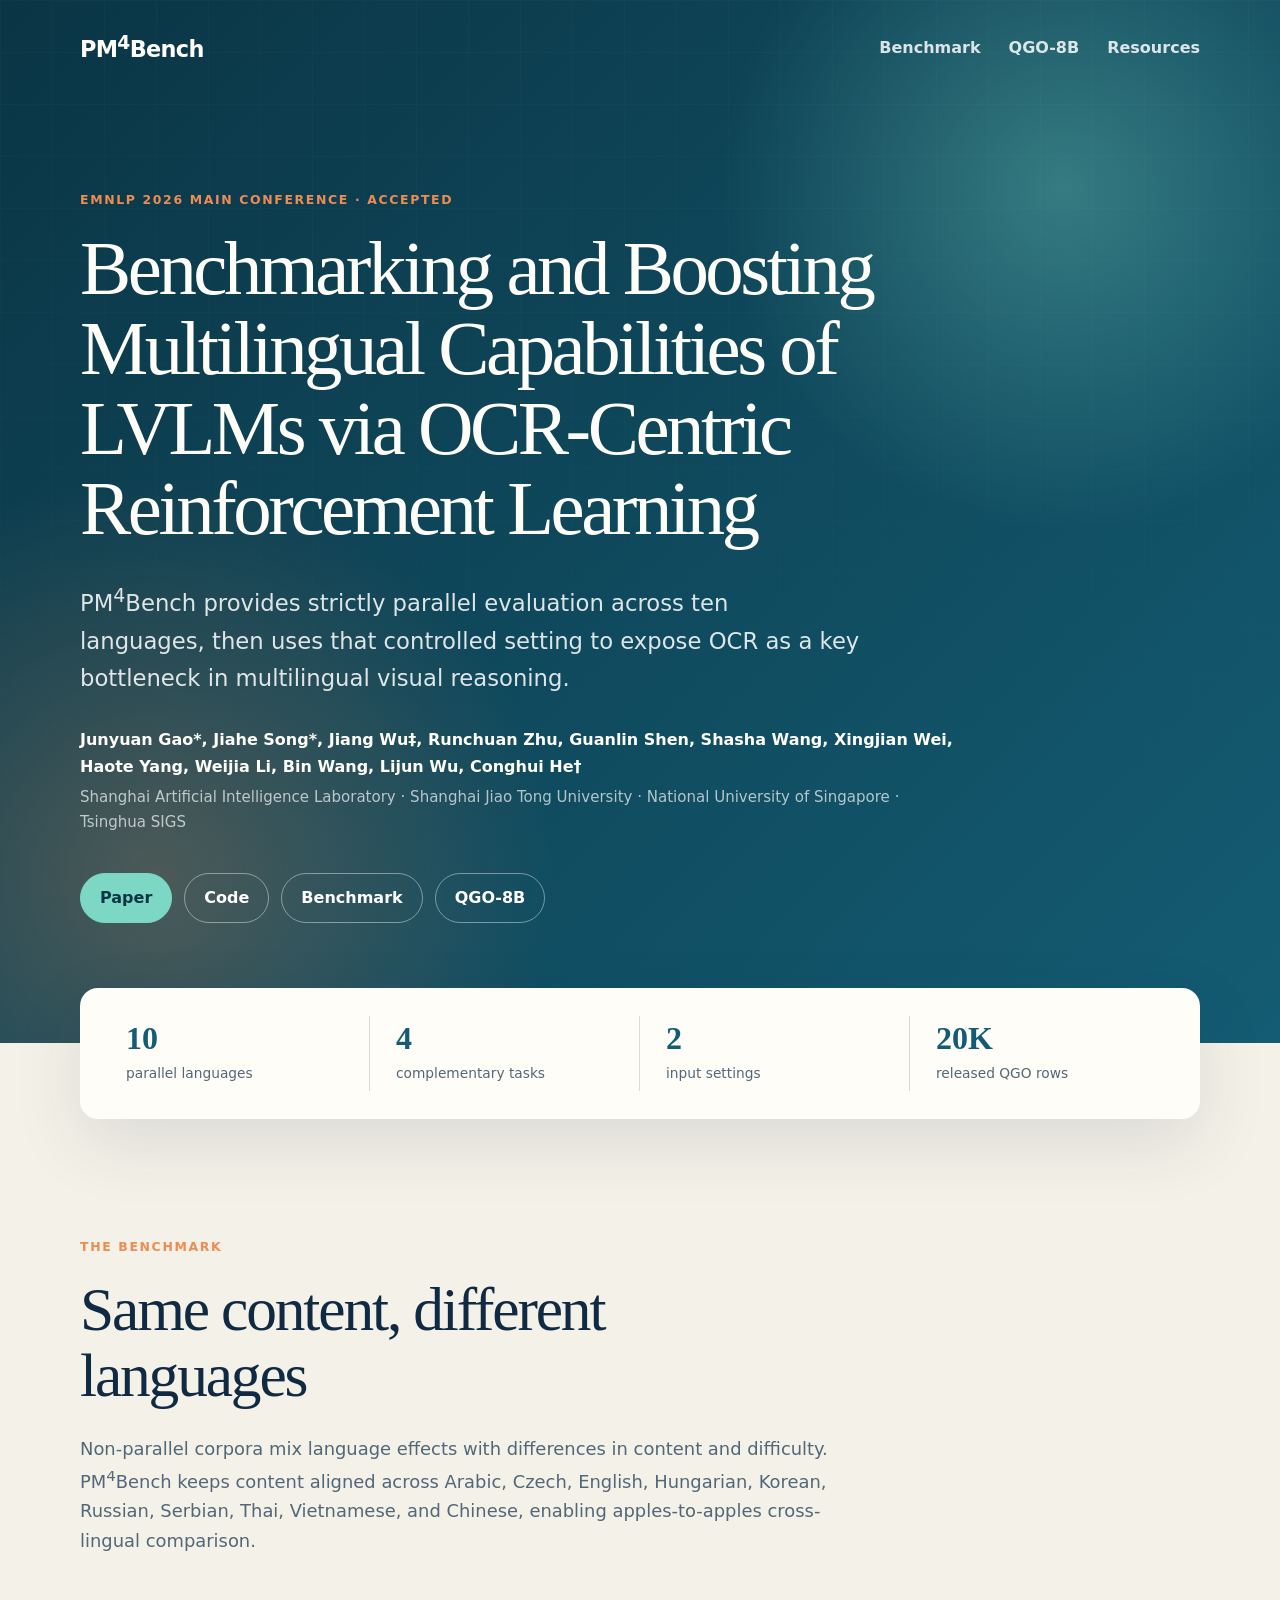
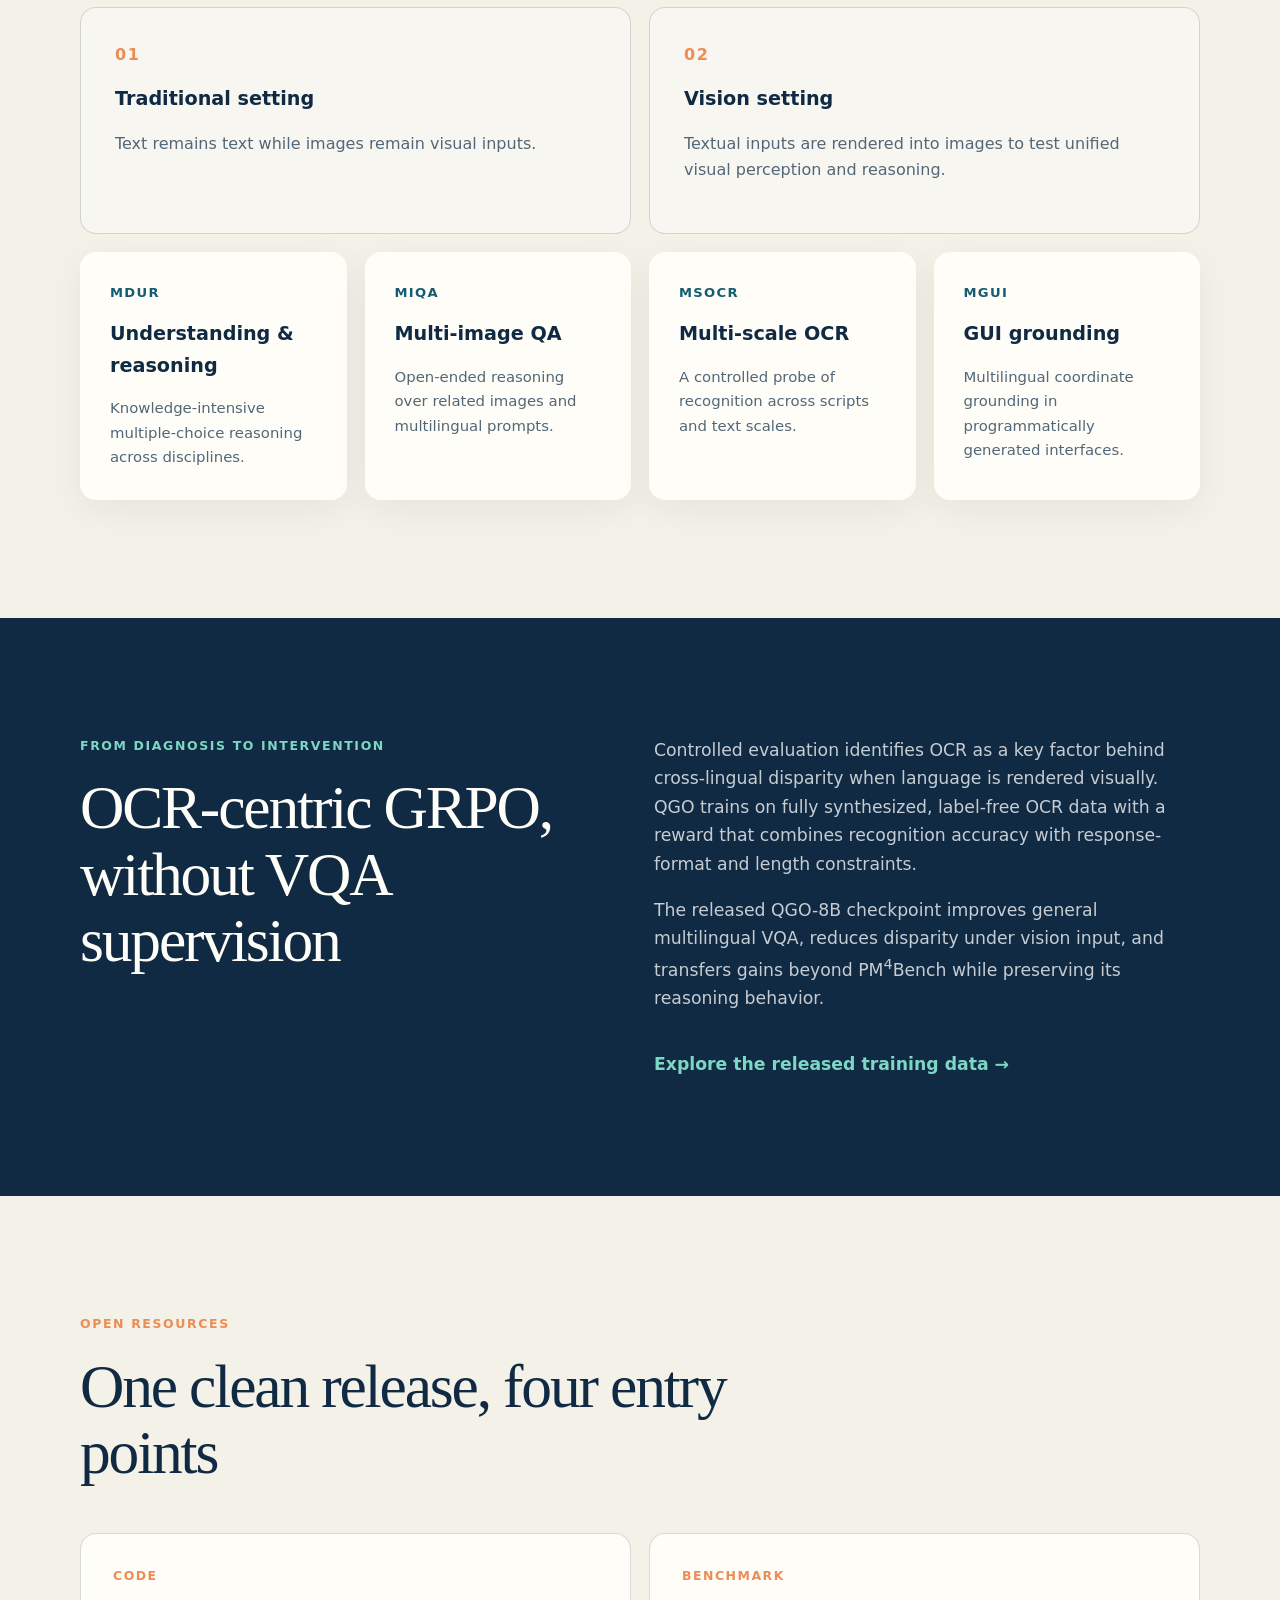
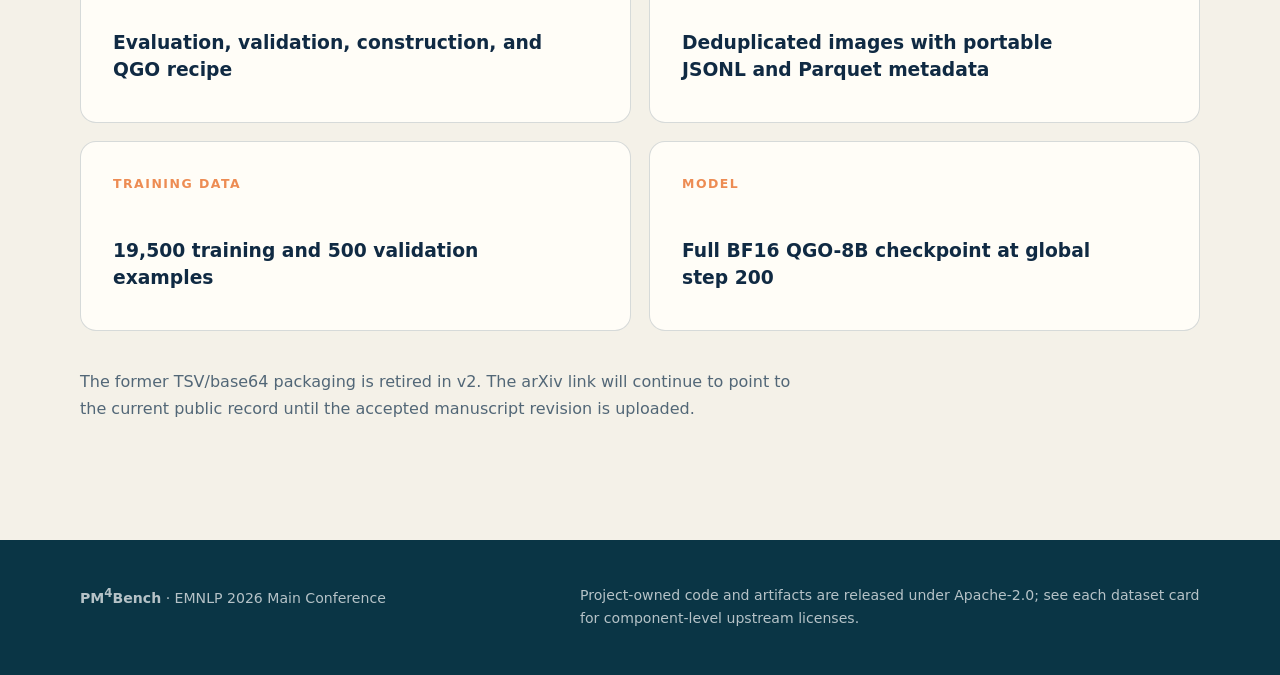
==== PM4Bench/index.html @ 72bfe9aa "Launch refreshed PM4Bench project page" ====
<!doctype html>
<html lang="en">
  <head>
    <meta charset="utf-8">
    <meta name="viewport" content="width=device-width, initial-scale=1">
    <meta name="description" content="PM4Bench: a strictly parallel multilingual, multimodal, multi-task benchmark and OCR-centric GRPO study for LVLMs.">
    <meta name="theme-color" content="#102a43">
    <title>PM4Bench — Multilingual LVLM Benchmark</title>
    <link rel="stylesheet" href="./styles.css">
  </head>
  <body>
    <header class="hero">
      <nav class="nav wrap" aria-label="Primary navigation">
        <a class="brand" href="#top" aria-label="PM4Bench home">PM<sup>4</sup>Bench</a>
        <div class="nav-links">
          <a href="#benchmark">Benchmark</a>
          <a href="#qgo">QGO-8B</a>
          <a href="#resources">Resources</a>
        </div>
      </nav>

      <main id="top" class="hero-content wrap">
        <p class="eyebrow">EMNLP 2026 Main Conference · Accepted</p>
        <h1>Benchmarking and Boosting Multilingual Capabilities of LVLMs via OCR-Centric Reinforcement Learning</h1>
        <p class="lede">
          PM<sup>4</sup>Bench provides strictly parallel evaluation across ten
          languages, then uses that controlled setting to expose OCR as a key
          bottleneck in multilingual visual reasoning.
        </p>
        <p class="authors">
          Junyuan Gao*, Jiahe Song*, Jiang Wu‡, Runchuan Zhu, Guanlin Shen,
          Shasha Wang, Xingjian Wei, Haote Yang, Weijia Li, Bin Wang,
          Lijun Wu, Conghui He†
        </p>
        <p class="affiliations">
          Shanghai Artificial Intelligence Laboratory · Shanghai Jiao Tong University ·
          National University of Singapore · Tsinghua SIGS
        </p>
        <div class="actions" aria-label="Project resources">
          <a class="button primary" href="https://arxiv.org/abs/2503.18484">Paper</a>
          <a class="button" href="https://github.com/opendatalab/PM4Bench">Code</a>
          <a class="button" href="https://huggingface.co/datasets/songjhPKU/PM4Bench">Benchmark</a>
          <a class="button" href="https://huggingface.co/DatasetMan/QGO-8B">QGO-8B</a>
        </div>
      </main>
    </header>

    <section class="summary wrap" aria-label="PM4Bench at a glance">
      <div><strong>10</strong><span>parallel languages</span></div>
      <div><strong>4</strong><span>complementary tasks</span></div>
      <div><strong>2</strong><span>input settings</span></div>
      <div><strong>20K</strong><span>released QGO rows</span></div>
    </section>

    <section id="benchmark" class="section wrap">
      <p class="section-label">The benchmark</p>
      <h2>Same content, different languages</h2>
      <p class="section-intro">
        Non-parallel corpora mix language effects with differences in content
        and difficulty. PM<sup>4</sup>Bench keeps content aligned across Arabic,
        Czech, English, Hungarian, Korean, Russian, Serbian, Thai, Vietnamese,
        and Chinese, enabling apples-to-apples cross-lingual comparison.
      </p>

      <div class="setting-grid">
        <article>
          <span class="index">01</span>
          <h3>Traditional setting</h3>
          <p>Text remains text while images remain visual inputs.</p>
        </article>
        <article>
          <span class="index">02</span>
          <h3>Vision setting</h3>
          <p>Textual inputs are rendered into images to test unified visual perception and reasoning.</p>
        </article>
      </div>

      <div class="task-grid">
        <article>
          <p class="task-code">MDUR</p>
          <h3>Understanding &amp; reasoning</h3>
          <p>Knowledge-intensive multiple-choice reasoning across disciplines.</p>
        </article>
        <article>
          <p class="task-code">MIQA</p>
          <h3>Multi-image QA</h3>
          <p>Open-ended reasoning over related images and multilingual prompts.</p>
        </article>
        <article>
          <p class="task-code">MSOCR</p>
          <h3>Multi-scale OCR</h3>
          <p>A controlled probe of recognition across scripts and text scales.</p>
        </article>
        <article>
          <p class="task-code">MGUI</p>
          <h3>GUI grounding</h3>
          <p>Multilingual coordinate grounding in programmatically generated interfaces.</p>
        </article>
      </div>
    </section>

    <section id="qgo" class="section dark">
      <div class="wrap split">
        <div>
          <p class="section-label">From diagnosis to intervention</p>
          <h2>OCR-centric GRPO, without VQA supervision</h2>
        </div>
        <div class="qgo-copy">
          <p>
            Controlled evaluation identifies OCR as a key factor behind
            cross-lingual disparity when language is rendered visually. QGO
            trains on fully synthesized, label-free OCR data with a reward that
            combines recognition accuracy with response-format and length
            constraints.
          </p>
          <p>
            The released QGO-8B checkpoint improves general multilingual VQA,
            reduces disparity under vision input, and transfers gains beyond
            PM<sup>4</sup>Bench while preserving its reasoning behavior.
          </p>
          <a class="text-link" href="https://huggingface.co/datasets/DatasetMan/PM4Bench-QGO-Train">Explore the released training data →</a>
        </div>
      </div>
    </section>

    <section id="resources" class="section wrap">
      <p class="section-label">Open resources</p>
      <h2>One clean release, four entry points</h2>
      <div class="resource-grid">
        <a href="https://github.com/opendatalab/PM4Bench">
          <span>Code</span>
          <strong>Evaluation, validation, construction, and QGO recipe</strong>
        </a>
        <a href="https://huggingface.co/datasets/songjhPKU/PM4Bench">
          <span>Benchmark</span>
          <strong>Deduplicated images with portable JSONL and Parquet metadata</strong>
        </a>
        <a href="https://huggingface.co/datasets/DatasetMan/PM4Bench-QGO-Train">
          <span>Training data</span>
          <strong>19,500 training and 500 validation examples</strong>
        </a>
        <a href="https://huggingface.co/DatasetMan/QGO-8B">
          <span>Model</span>
          <strong>Full BF16 QGO-8B checkpoint at global step 200</strong>
        </a>
      </div>
      <p class="release-note">
        The former TSV/base64 packaging is retired in v2. The arXiv link will
        continue to point to the current public record until the accepted
        manuscript revision is uploaded.
      </p>
    </section>

    <footer>
      <div class="wrap footer-content">
        <p><strong>PM<sup>4</sup>Bench</strong> · EMNLP 2026 Main Conference</p>
        <p>Project-owned code and artifacts are released under Apache-2.0; see each dataset card for component-level upstream licenses.</p>
      </div>
    </footer>
  </body>
</html>
---- PM4Bench/styles.css ----
:root {
  color-scheme: light;
  --ink: #102a43;
  --muted: #526777;
  --paper: #f4f1e8;
  --white: #fffdf7;
  --blue: #145c73;
  --blue-deep: #0a3545;
  --aqua: #7cd7c4;
  --orange: #ed8c53;
  --line: rgba(16, 42, 67, 0.17);
  --shadow: 0 24px 70px rgba(16, 42, 67, 0.11);
}

* { box-sizing: border-box; }

html { scroll-behavior: smooth; }

body {
  margin: 0;
  color: var(--ink);
  background: var(--paper);
  font-family: Inter, ui-sans-serif, system-ui, -apple-system, BlinkMacSystemFont, "Segoe UI", sans-serif;
  line-height: 1.65;
}

a { color: inherit; }

.wrap {
  width: min(1120px, calc(100% - 40px));
  margin-inline: auto;
}

.hero {
  position: relative;
  overflow: hidden;
  min-height: 760px;
  color: var(--white);
  background:
    radial-gradient(circle at 83% 18%, rgba(124, 215, 196, 0.35), transparent 25%),
    radial-gradient(circle at 12% 84%, rgba(237, 140, 83, 0.28), transparent 28%),
    linear-gradient(135deg, var(--blue-deep), var(--blue));
}

.hero::after {
  content: "";
  position: absolute;
  inset: 0;
  opacity: 0.18;
  background-image:
    linear-gradient(rgba(255,255,255,.12) 1px, transparent 1px),
    linear-gradient(90deg, rgba(255,255,255,.12) 1px, transparent 1px);
  background-size: 52px 52px;
  mask-image: linear-gradient(to bottom, black, transparent 90%);
  pointer-events: none;
}

.nav {
  position: relative;
  z-index: 1;
  display: flex;
  justify-content: space-between;
  align-items: center;
  padding-block: 28px;
}

.brand {
  font-size: 1.4rem;
  font-weight: 850;
  text-decoration: none;
  letter-spacing: -0.03em;
}

.nav-links { display: flex; gap: 28px; }
.nav-links a { color: rgba(255,255,255,.84); text-decoration: none; font-weight: 650; }
.nav-links a:hover { color: white; }

.hero-content {
  position: relative;
  z-index: 1;
  padding: 94px 0 120px;
}

.eyebrow, .section-label {
  margin: 0 0 18px;
  color: var(--orange);
  font-size: .78rem;
  font-weight: 850;
  letter-spacing: .13em;
  text-transform: uppercase;
}

.hero h1 {
  max-width: 980px;
  margin: 0;
  font-family: Georgia, "Times New Roman", serif;
  font-size: clamp(2.6rem, 6vw, 5.3rem);
  font-weight: 500;
  line-height: 1.04;
  letter-spacing: -0.045em;
}

.lede {
  max-width: 780px;
  margin: 32px 0 18px;
  color: rgba(255,255,255,.86);
  font-size: clamp(1.12rem, 2vw, 1.42rem);
}

.authors { max-width: 880px; margin: 30px 0 5px; font-weight: 720; }
.affiliations { max-width: 880px; margin: 0; color: rgba(255,255,255,.68); font-size: .94rem; }

.actions { display: flex; flex-wrap: wrap; gap: 12px; margin-top: 38px; }
.button {
  display: inline-flex;
  padding: 11px 19px;
  border: 1px solid rgba(255,255,255,.42);
  border-radius: 999px;
  color: white;
  text-decoration: none;
  font-weight: 750;
  transition: transform .18s ease, background .18s ease;
}
.button:hover { transform: translateY(-2px); background: rgba(255,255,255,.1); }
.button.primary { color: var(--blue-deep); background: var(--aqua); border-color: var(--aqua); }

.summary {
  position: relative;
  z-index: 2;
  display: grid;
  grid-template-columns: repeat(4, 1fr);
  margin-top: -55px;
  padding: 28px 20px;
  border-radius: 18px;
  background: var(--white);
  box-shadow: var(--shadow);
}
.summary div { padding: 6px 26px; border-right: 1px solid var(--line); }
.summary div:last-child { border-right: 0; }
.summary strong { display: block; color: var(--blue); font: 600 2rem/1 Georgia, serif; }
.summary span { display: block; margin-top: 8px; color: var(--muted); font-size: .86rem; }

.section { padding-block: 118px; }
.section h2 {
  max-width: 760px;
  margin: 0;
  font-family: Georgia, "Times New Roman", serif;
  font-size: clamp(2.2rem, 4.8vw, 4rem);
  font-weight: 500;
  line-height: 1.08;
  letter-spacing: -.035em;
}
.section-intro { max-width: 760px; margin: 26px 0 52px; color: var(--muted); font-size: 1.12rem; }

.setting-grid, .task-grid, .resource-grid { display: grid; gap: 18px; }
.setting-grid { grid-template-columns: 1fr 1fr; margin-bottom: 18px; }
.setting-grid article {
  position: relative;
  min-height: 195px;
  padding: 34px;
  border: 1px solid var(--line);
  border-radius: 16px;
  background: rgba(255,255,255,.38);
}
.setting-grid h3, .task-grid h3 { margin: 14px 0 5px; font-size: 1.2rem; }
.setting-grid p, .task-grid p { color: var(--muted); }
.index { color: var(--orange); font-weight: 850; letter-spacing: .1em; }

.task-grid { grid-template-columns: repeat(4, 1fr); }
.task-grid article { padding: 30px; border-radius: 16px; background: var(--white); box-shadow: 0 10px 35px rgba(16,42,67,.06); }
.task-grid .task-code { margin: 0; color: var(--blue); font-size: .82rem; font-weight: 900; letter-spacing: .1em; }
.task-grid p:last-child { margin-bottom: 0; font-size: .93rem; }

.dark { color: var(--white); background: var(--ink); }
.dark .section-label { color: var(--aqua); }
.split { display: grid; grid-template-columns: .95fr 1.05fr; gap: 80px; align-items: start; }
.qgo-copy { color: rgba(255,255,255,.76); font-size: 1.08rem; }
.qgo-copy p:first-child { margin-top: 0; }
.text-link { display: inline-block; margin-top: 20px; color: var(--aqua); font-weight: 800; text-decoration: none; }

.resource-grid { grid-template-columns: 1fr 1fr; margin-top: 48px; }
.resource-grid a {
  min-height: 190px;
  padding: 32px;
  border: 1px solid var(--line);
  border-radius: 16px;
  background: var(--white);
  text-decoration: none;
  transition: transform .18s ease, box-shadow .18s ease;
}
.resource-grid a:hover { transform: translateY(-3px); box-shadow: var(--shadow); }
.resource-grid span { display: block; margin-bottom: 42px; color: var(--orange); font-size: .78rem; font-weight: 850; letter-spacing: .12em; text-transform: uppercase; }
.resource-grid strong { display: block; max-width: 430px; font-size: 1.17rem; line-height: 1.45; }
.release-note { max-width: 740px; margin: 38px 0 0; color: var(--muted); }

footer { padding-block: 44px; color: rgba(255,255,255,.7); background: var(--blue-deep); }
.footer-content { display: flex; justify-content: space-between; gap: 40px; }
.footer-content p { max-width: 620px; margin: 0; font-size: .88rem; }

@media (max-width: 820px) {
  .hero { min-height: auto; }
  .nav-links { display: none; }
  .hero-content { padding: 64px 0 110px; }
  .summary { grid-template-columns: 1fr 1fr; }
  .summary div:nth-child(2) { border-right: 0; }
  .summary div:nth-child(-n+2) { padding-bottom: 20px; }
  .summary div:nth-child(n+3) { padding-top: 20px; border-top: 1px solid var(--line); }
  .setting-grid, .split, .resource-grid { grid-template-columns: 1fr; }
  .task-grid { grid-template-columns: 1fr 1fr; }
  .split { gap: 42px; }
  .footer-content { display: block; }
  .footer-content p + p { margin-top: 14px; }
}

@media (max-width: 520px) {
  .wrap { width: min(100% - 26px, 1120px); }
  .hero h1 { font-size: 2.42rem; }
  .actions { display: grid; grid-template-columns: 1fr 1fr; }
  .button { justify-content: center; }
  .summary { margin-top: -42px; padding: 20px 10px; }
  .summary div { padding-inline: 14px; }
  .section { padding-block: 82px; }
  .task-grid { grid-template-columns: 1fr; }
  .setting-grid article, .task-grid article, .resource-grid a { padding: 24px; }
}

@media (prefers-reduced-motion: reduce) {
  html { scroll-behavior: auto; }
  .button, .resource-grid a { transition: none; }
}
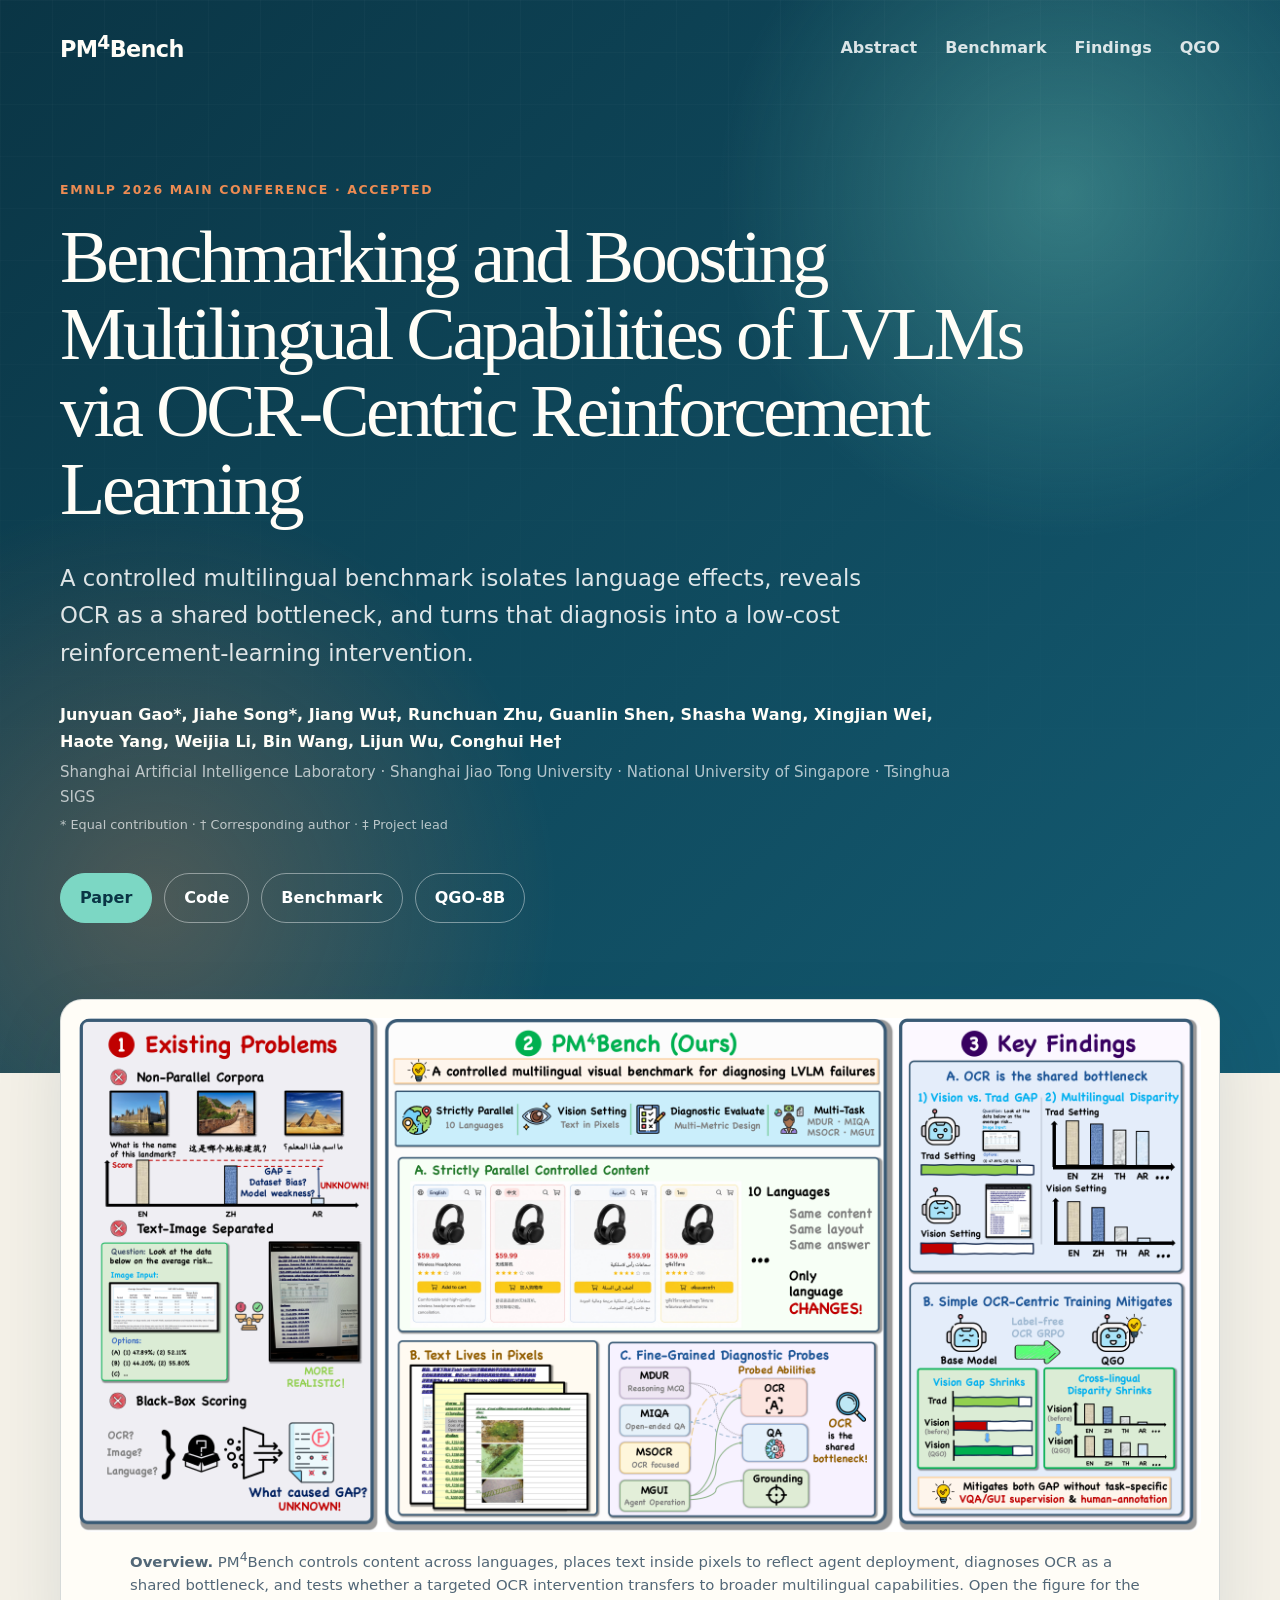
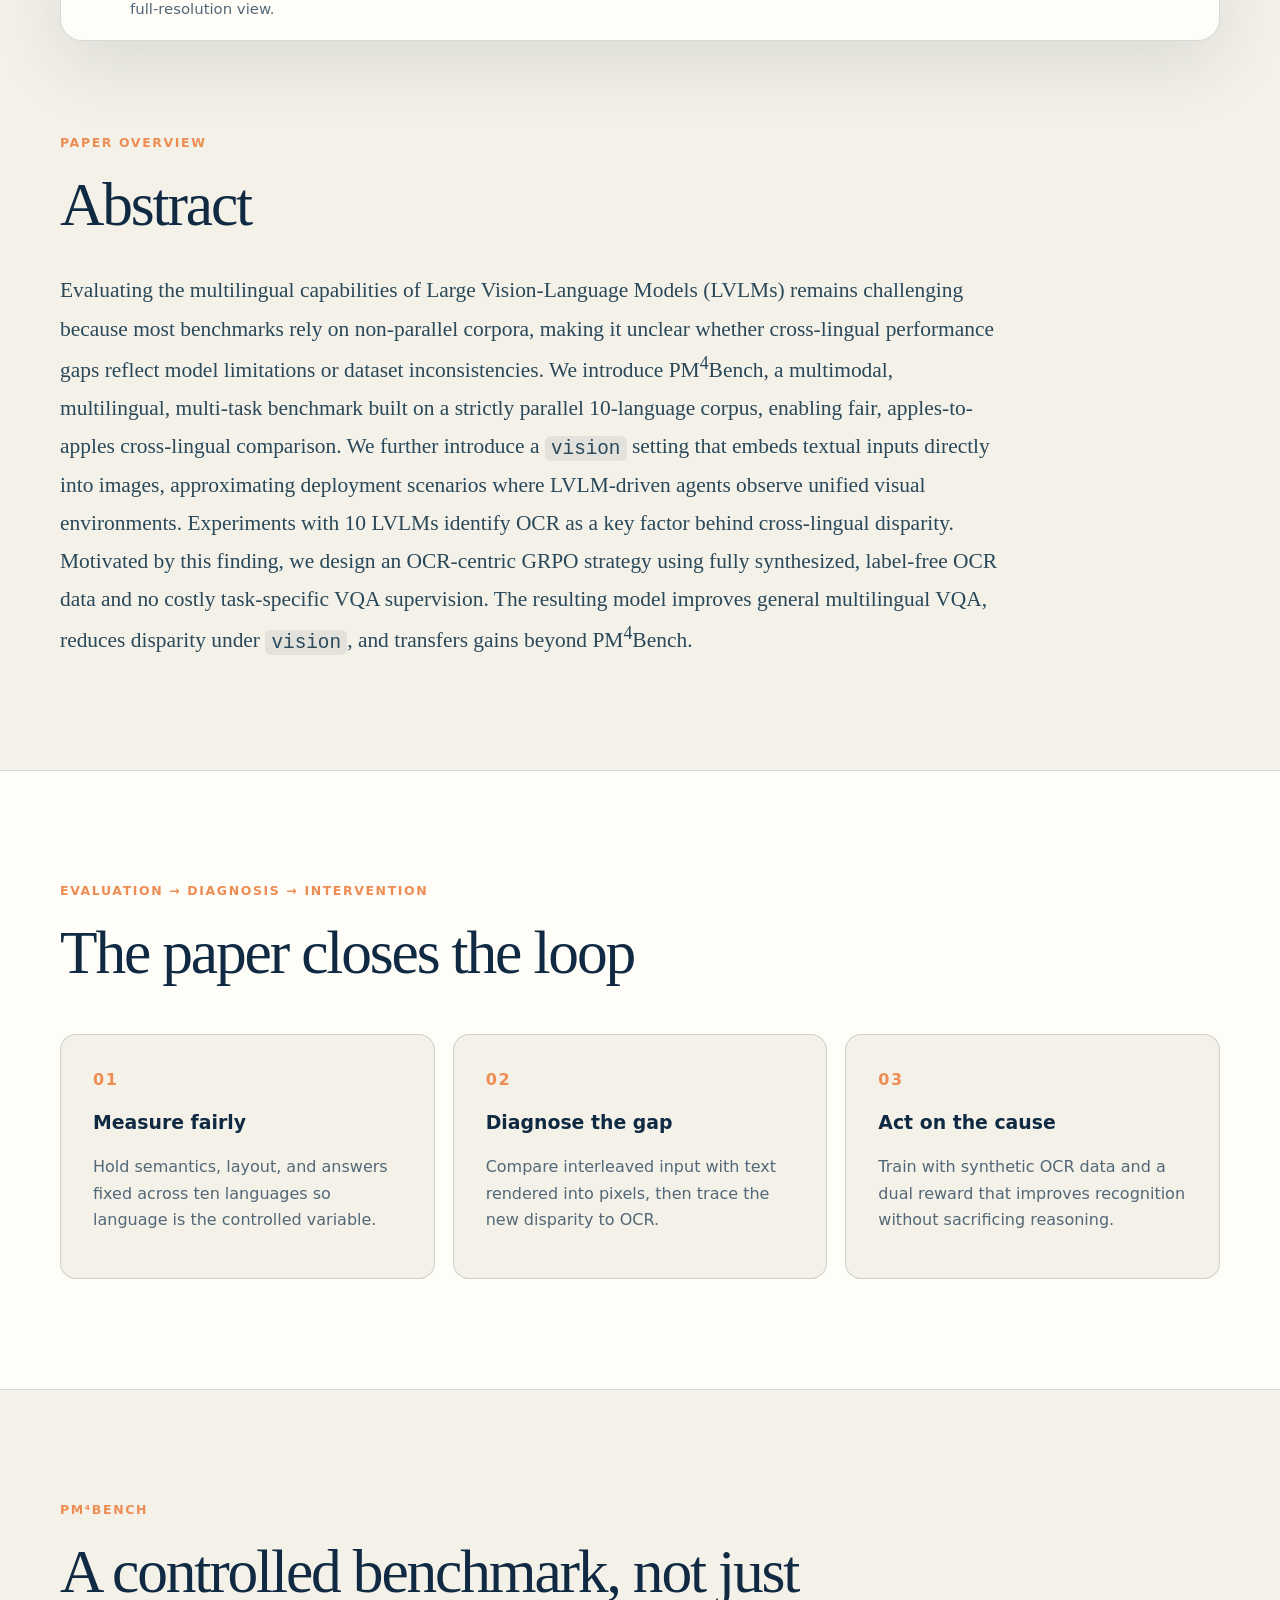
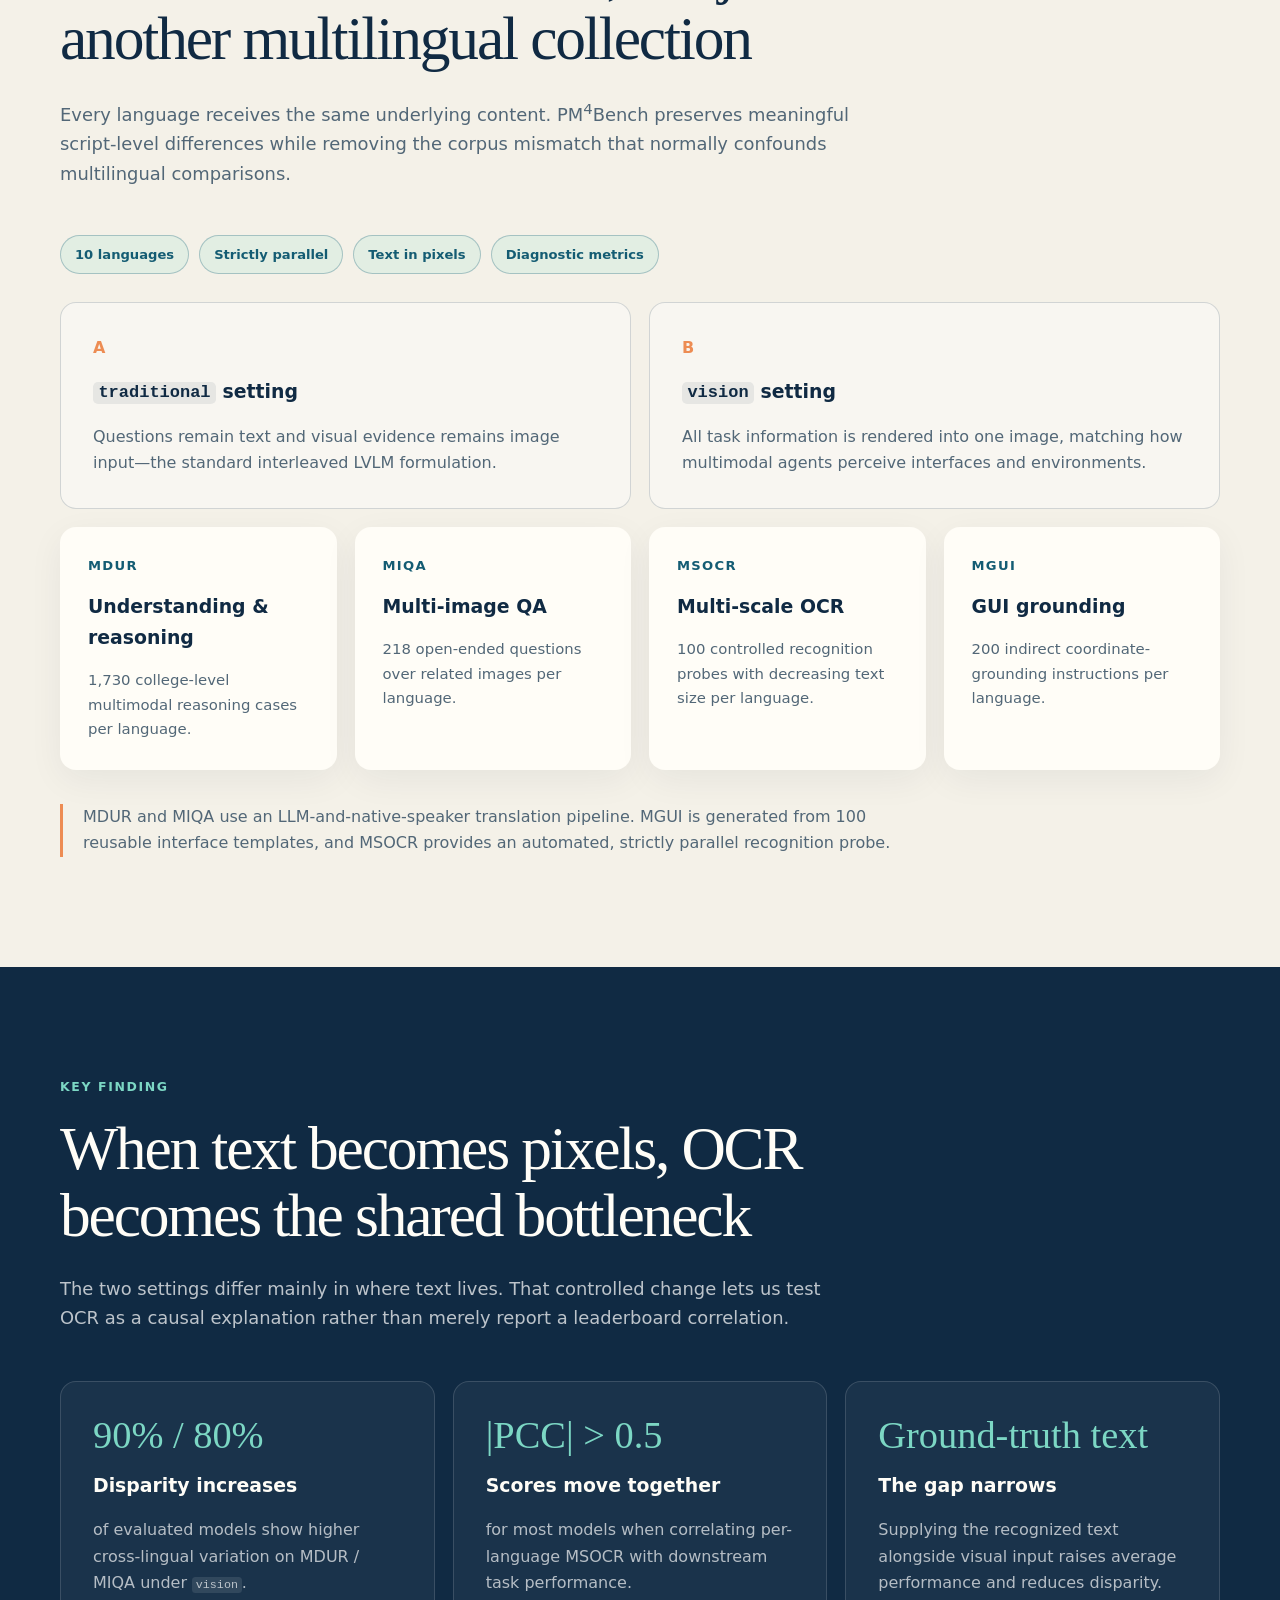
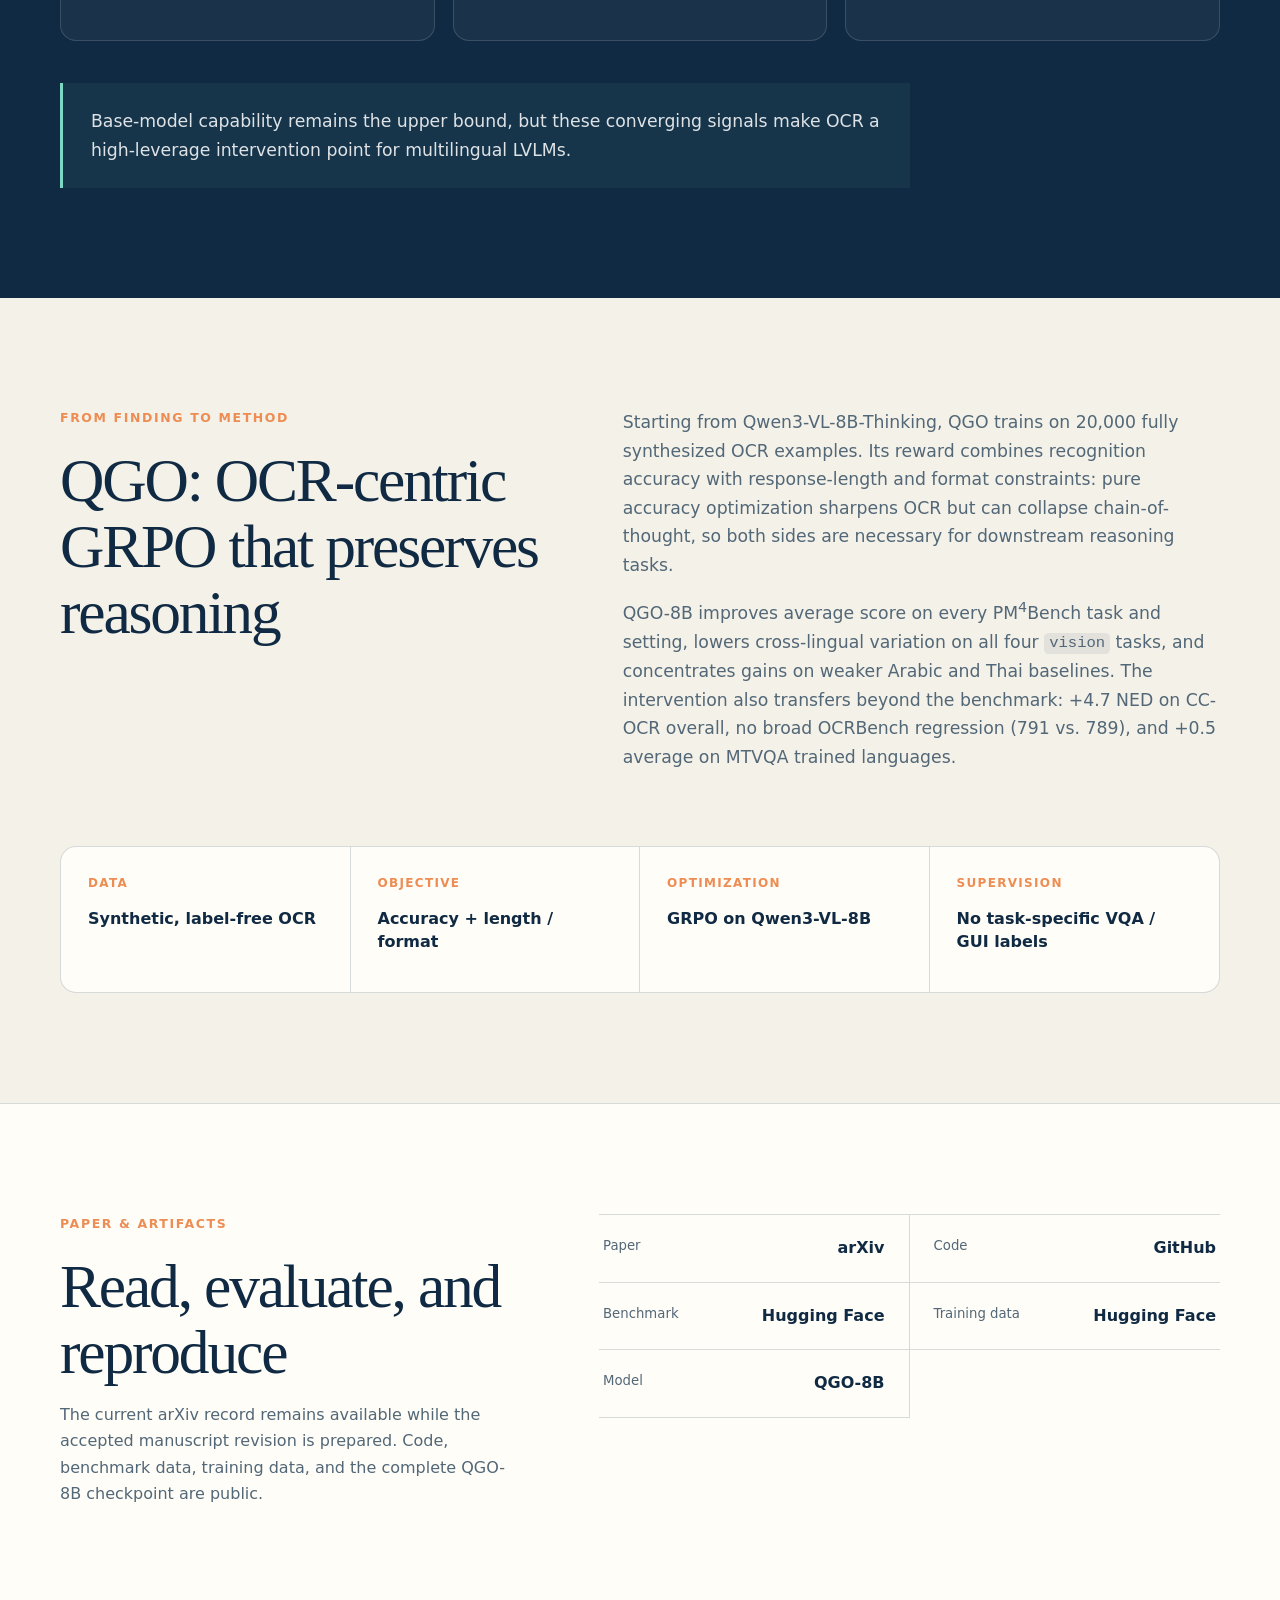
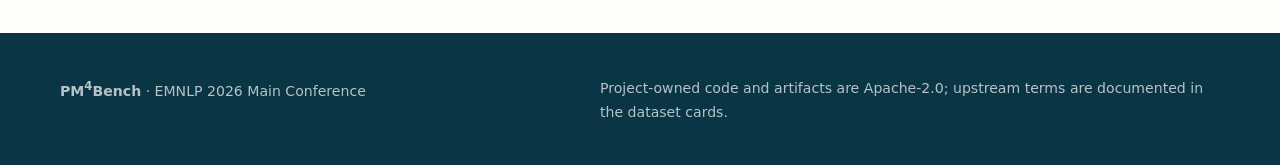
==== commit 261461d6: "Reframe project page around the paper story" ====
--- a/PM4Bench/index.html
+++ b/PM4Bench/index.html
@@ -3,9 +3,9 @@
   <head>
     <meta charset="utf-8">
     <meta name="viewport" content="width=device-width, initial-scale=1">
-    <meta name="description" content="PM4Bench: a strictly parallel multilingual, multimodal, multi-task benchmark and OCR-centric GRPO study for LVLMs.">
+    <meta name="description" content="PM4Bench studies multilingual LVLMs with a strictly parallel benchmark, identifies OCR as a cross-lingual bottleneck, and mitigates it with OCR-centric reinforcement learning.">
     <meta name="theme-color" content="#102a43">
-    <title>PM4Bench — Multilingual LVLM Benchmark</title>
+    <title>PM4Bench — Benchmarking and Boosting Multilingual LVLMs</title>
     <link rel="stylesheet" href="./styles.css">
   </head>
   <body>
@@ -13,19 +13,20 @@
       <nav class="nav wrap" aria-label="Primary navigation">
         <a class="brand" href="#top" aria-label="PM4Bench home">PM<sup>4</sup>Bench</a>
         <div class="nav-links">
+          <a href="#abstract">Abstract</a>
           <a href="#benchmark">Benchmark</a>
-          <a href="#qgo">QGO-8B</a>
-          <a href="#resources">Resources</a>
+          <a href="#findings">Findings</a>
+          <a href="#qgo">QGO</a>
         </div>
       </nav>
 
-      <main id="top" class="hero-content wrap">
+      <div id="top" class="hero-content wrap">
         <p class="eyebrow">EMNLP 2026 Main Conference · Accepted</p>
         <h1>Benchmarking and Boosting Multilingual Capabilities of LVLMs via OCR-Centric Reinforcement Learning</h1>
         <p class="lede">
-          PM<sup>4</sup>Bench provides strictly parallel evaluation across ten
-          languages, then uses that controlled setting to expose OCR as a key
-          bottleneck in multilingual visual reasoning.
+          A controlled multilingual benchmark isolates language effects, reveals
+          OCR as a shared bottleneck, and turns that diagnosis into a low-cost
+          reinforcement-learning intervention.
         </p>
         <p class="authors">
           Junyuan Gao*, Jiahe Song*, Jiang Wu‡, Runchuan Zhu, Guanlin Shen,
@@ -36,125 +37,238 @@
           Shanghai Artificial Intelligence Laboratory · Shanghai Jiao Tong University ·
           National University of Singapore · Tsinghua SIGS
         </p>
-        <div class="actions" aria-label="Project resources">
+        <p class="author-note">* Equal contribution · † Corresponding author · ‡ Project lead</p>
+        <div class="actions" aria-label="Paper and artifacts">
           <a class="button primary" href="https://arxiv.org/abs/2503.18484">Paper</a>
           <a class="button" href="https://github.com/opendatalab/PM4Bench">Code</a>
           <a class="button" href="https://huggingface.co/datasets/songjhPKU/PM4Bench">Benchmark</a>
           <a class="button" href="https://huggingface.co/DatasetMan/QGO-8B">QGO-8B</a>
         </div>
-      </main>
+      </div>
     </header>
 
-    <section class="summary wrap" aria-label="PM4Bench at a glance">
-      <div><strong>10</strong><span>parallel languages</span></div>
-      <div><strong>4</strong><span>complementary tasks</span></div>
-      <div><strong>2</strong><span>input settings</span></div>
-      <div><strong>20K</strong><span>released QGO rows</span></div>
-    </section>
-
-    <section id="benchmark" class="section wrap">
-      <p class="section-label">The benchmark</p>
-      <h2>Same content, different languages</h2>
-      <p class="section-intro">
-        Non-parallel corpora mix language effects with differences in content
-        and difficulty. PM<sup>4</sup>Bench keeps content aligned across Arabic,
-        Czech, English, Hungarian, Korean, Russian, Serbian, Thai, Vietnamese,
-        and Chinese, enabling apples-to-apples cross-lingual comparison.
-      </p>
-
-      <div class="setting-grid">
-        <article>
-          <span class="index">01</span>
-          <h3>Traditional setting</h3>
-          <p>Text remains text while images remain visual inputs.</p>
-        </article>
-        <article>
-          <span class="index">02</span>
-          <h3>Vision setting</h3>
-          <p>Textual inputs are rendered into images to test unified visual perception and reasoning.</p>
-        </article>
-      </div>
-
-      <div class="task-grid">
-        <article>
-          <p class="task-code">MDUR</p>
-          <h3>Understanding &amp; reasoning</h3>
-          <p>Knowledge-intensive multiple-choice reasoning across disciplines.</p>
-        </article>
-        <article>
-          <p class="task-code">MIQA</p>
-          <h3>Multi-image QA</h3>
-          <p>Open-ended reasoning over related images and multilingual prompts.</p>
-        </article>
-        <article>
-          <p class="task-code">MSOCR</p>
-          <h3>Multi-scale OCR</h3>
-          <p>A controlled probe of recognition across scripts and text scales.</p>
-        </article>
-        <article>
-          <p class="task-code">MGUI</p>
-          <h3>GUI grounding</h3>
-          <p>Multilingual coordinate grounding in programmatically generated interfaces.</p>
-        </article>
-      </div>
-    </section>
-
-    <section id="qgo" class="section dark">
-      <div class="wrap split">
-        <div>
-          <p class="section-label">From diagnosis to intervention</p>
-          <h2>OCR-centric GRPO, without VQA supervision</h2>
-        </div>
-        <div class="qgo-copy">
-          <p>
-            Controlled evaluation identifies OCR as a key factor behind
-            cross-lingual disparity when language is rendered visually. QGO
-            trains on fully synthesized, label-free OCR data with a reward that
-            combines recognition accuracy with response-format and length
-            constraints.
+    <main>
+      <section class="teaser wrap" aria-labelledby="teaser-title">
+        <figure>
+          <a class="teaser-image-link" href="./teaser.png" title="Open the full-resolution teaser">
+            <img
+              src="./teaser.png"
+              width="2304"
+              height="1056"
+              alt="PM4Bench overview: limitations of existing multilingual benchmarks, the controlled ten-language PM4Bench design, and OCR-centric training findings."
+            >
+          </a>
+          <figcaption id="teaser-title">
+            <strong>Overview.</strong> PM<sup>4</sup>Bench controls content across
+            languages, places text inside pixels to reflect agent deployment,
+            diagnoses OCR as a shared bottleneck, and tests whether a targeted
+            OCR intervention transfers to broader multilingual capabilities.
+            Open the figure for the full-resolution view.
+          </figcaption>
+        </figure>
+      </section>
+
+      <section id="abstract" class="section wrap prose-section">
+        <p class="section-label">Paper overview</p>
+        <h2>Abstract</h2>
+        <p class="abstract-copy">
+          Evaluating the multilingual capabilities of Large Vision-Language
+          Models (LVLMs) remains challenging because most benchmarks rely on
+          non-parallel corpora, making it unclear whether cross-lingual
+          performance gaps reflect model limitations or dataset inconsistencies.
+          We introduce PM<sup>4</sup>Bench, a multimodal, multilingual,
+          multi-task benchmark built on a strictly parallel 10-language corpus,
+          enabling fair, apples-to-apples cross-lingual comparison. We further
+          introduce a <code>vision</code> setting that embeds textual inputs
+          directly into images, approximating deployment scenarios where
+          LVLM-driven agents observe unified visual environments. Experiments
+          with 10 LVLMs identify OCR as a key factor behind cross-lingual
+          disparity. Motivated by this finding, we design an OCR-centric GRPO
+          strategy using fully synthesized, label-free OCR data and no costly
+          task-specific VQA supervision. The resulting model improves general
+          multilingual VQA, reduces disparity under <code>vision</code>, and
+          transfers gains beyond PM<sup>4</sup>Bench.
+        </p>
+      </section>
+
+      <section class="section highlights-band" aria-labelledby="contributions-title">
+        <div class="wrap">
+          <p class="section-label">Evaluation → diagnosis → intervention</p>
+          <h2 id="contributions-title">The paper closes the loop</h2>
+          <div class="contribution-grid">
+            <article>
+              <span class="step">01</span>
+              <h3>Measure fairly</h3>
+              <p>Hold semantics, layout, and answers fixed across ten languages so language is the controlled variable.</p>
+            </article>
+            <article>
+              <span class="step">02</span>
+              <h3>Diagnose the gap</h3>
+              <p>Compare interleaved input with text rendered into pixels, then trace the new disparity to OCR.</p>
+            </article>
+            <article>
+              <span class="step">03</span>
+              <h3>Act on the cause</h3>
+              <p>Train with synthetic OCR data and a dual reward that improves recognition without sacrificing reasoning.</p>
+            </article>
+          </div>
+        </div>
+      </section>
+
+      <section id="benchmark" class="section wrap">
+        <p class="section-label">PM⁴Bench</p>
+        <h2>A controlled benchmark, not just another multilingual collection</h2>
+        <p class="section-intro">
+          Every language receives the same underlying content. PM<sup>4</sup>Bench
+          preserves meaningful script-level differences while removing the
+          corpus mismatch that normally confounds multilingual comparisons.
+        </p>
+
+        <div class="principle-row" aria-label="Benchmark design principles">
+          <span>10 languages</span>
+          <span>Strictly parallel</span>
+          <span>Text in pixels</span>
+          <span>Diagnostic metrics</span>
+        </div>
+
+        <div class="setting-grid">
+          <article>
+            <span class="step">A</span>
+            <h3><code>traditional</code> setting</h3>
+            <p>Questions remain text and visual evidence remains image input—the standard interleaved LVLM formulation.</p>
+          </article>
+          <article>
+            <span class="step">B</span>
+            <h3><code>vision</code> setting</h3>
+            <p>All task information is rendered into one image, matching how multimodal agents perceive interfaces and environments.</p>
+          </article>
+        </div>
+
+        <div class="task-grid">
+          <article>
+            <p class="task-code">MDUR</p>
+            <h3>Understanding &amp; reasoning</h3>
+            <p>1,730 college-level multimodal reasoning cases per language.</p>
+          </article>
+          <article>
+            <p class="task-code">MIQA</p>
+            <h3>Multi-image QA</h3>
+            <p>218 open-ended questions over related images per language.</p>
+          </article>
+          <article>
+            <p class="task-code">MSOCR</p>
+            <h3>Multi-scale OCR</h3>
+            <p>100 controlled recognition probes with decreasing text size per language.</p>
+          </article>
+          <article>
+            <p class="task-code">MGUI</p>
+            <h3>GUI grounding</h3>
+            <p>200 indirect coordinate-grounding instructions per language.</p>
+          </article>
+        </div>
+
+        <p class="construction-note">
+          MDUR and MIQA use an LLM-and-native-speaker translation pipeline.
+          MGUI is generated from 100 reusable interface templates, and MSOCR
+          provides an automated, strictly parallel recognition probe.
+        </p>
+      </section>
+
+      <section id="findings" class="section dark">
+        <div class="wrap">
+          <p class="section-label">Key finding</p>
+          <h2>When text becomes pixels, OCR becomes the shared bottleneck</h2>
+          <p class="dark-intro">
+            The two settings differ mainly in where text lives. That controlled
+            change lets us test OCR as a causal explanation rather than merely
+            report a leaderboard correlation.
           </p>
-          <p>
-            The released QGO-8B checkpoint improves general multilingual VQA,
-            reduces disparity under vision input, and transfers gains beyond
-            PM<sup>4</sup>Bench while preserving its reasoning behavior.
+
+          <div class="evidence-grid">
+            <article>
+              <strong>90% / 80%</strong>
+              <h3>Disparity increases</h3>
+              <p>of evaluated models show higher cross-lingual variation on MDUR / MIQA under <code>vision</code>.</p>
+            </article>
+            <article>
+              <strong>|PCC| &gt; 0.5</strong>
+              <h3>Scores move together</h3>
+              <p>for most models when correlating per-language MSOCR with downstream task performance.</p>
+            </article>
+            <article>
+              <strong>Ground-truth text</strong>
+              <h3>The gap narrows</h3>
+              <p>Supplying the recognized text alongside visual input raises average performance and reduces disparity.</p>
+            </article>
+          </div>
+
+          <p class="finding-conclusion">
+            Base-model capability remains the upper bound, but these converging
+            signals make OCR a high-leverage intervention point for multilingual
+            LVLMs.
           </p>
-          <a class="text-link" href="https://huggingface.co/datasets/DatasetMan/PM4Bench-QGO-Train">Explore the released training data →</a>
-        </div>
-      </div>
-    </section>
-
-    <section id="resources" class="section wrap">
-      <p class="section-label">Open resources</p>
-      <h2>One clean release, four entry points</h2>
-      <div class="resource-grid">
-        <a href="https://github.com/opendatalab/PM4Bench">
-          <span>Code</span>
-          <strong>Evaluation, validation, construction, and QGO recipe</strong>
-        </a>
-        <a href="https://huggingface.co/datasets/songjhPKU/PM4Bench">
-          <span>Benchmark</span>
-          <strong>Deduplicated images with portable JSONL and Parquet metadata</strong>
-        </a>
-        <a href="https://huggingface.co/datasets/DatasetMan/PM4Bench-QGO-Train">
-          <span>Training data</span>
-          <strong>19,500 training and 500 validation examples</strong>
-        </a>
-        <a href="https://huggingface.co/DatasetMan/QGO-8B">
-          <span>Model</span>
-          <strong>Full BF16 QGO-8B checkpoint at global step 200</strong>
-        </a>
-      </div>
-      <p class="release-note">
-        The former TSV/base64 packaging is retired in v2. The arXiv link will
-        continue to point to the current public record until the accepted
-        manuscript revision is uploaded.
-      </p>
-    </section>
+        </div>
+      </section>
+
+      <section id="qgo" class="section wrap">
+        <div class="split">
+          <div>
+            <p class="section-label">From finding to method</p>
+            <h2>QGO: OCR-centric GRPO that preserves reasoning</h2>
+          </div>
+          <div class="qgo-copy">
+            <p>
+              Starting from Qwen3-VL-8B-Thinking, QGO trains on 20,000 fully
+              synthesized OCR examples. Its reward combines recognition
+              accuracy with response-length and format constraints: pure
+              accuracy optimization sharpens OCR but can collapse chain-of-thought,
+              so both sides are necessary for downstream reasoning tasks.
+            </p>
+            <p>
+              QGO-8B improves average score on every PM<sup>4</sup>Bench task
+              and setting, lowers cross-lingual variation on all four
+              <code>vision</code> tasks, and concentrates gains on weaker Arabic
+              and Thai baselines. The intervention also transfers beyond the
+              benchmark: +4.7 NED on CC-OCR overall, no broad OCRBench regression
+              (791 vs. 789), and +0.5 average on MTVQA trained languages.
+            </p>
+          </div>
+        </div>
+
+        <div class="method-strip" aria-label="QGO training recipe">
+          <div><span>Data</span><strong>Synthetic, label-free OCR</strong></div>
+          <div><span>Objective</span><strong>Accuracy + length / format</strong></div>
+          <div><span>Optimization</span><strong>GRPO on Qwen3-VL-8B</strong></div>
+          <div><span>Supervision</span><strong>No task-specific VQA / GUI labels</strong></div>
+        </div>
+      </section>
+
+      <section id="resources" class="section resources-section">
+        <div class="wrap resource-copy">
+          <div>
+            <p class="section-label">Paper &amp; artifacts</p>
+            <h2>Read, evaluate, and reproduce</h2>
+            <p>
+              The current arXiv record remains available while the accepted
+              manuscript revision is prepared. Code, benchmark data, training
+              data, and the complete QGO-8B checkpoint are public.
+            </p>
+          </div>
+          <div class="resource-links" aria-label="Public resources">
+            <a href="https://arxiv.org/abs/2503.18484"><span>Paper</span><strong>arXiv</strong></a>
+            <a href="https://github.com/opendatalab/PM4Bench"><span>Code</span><strong>GitHub</strong></a>
+            <a href="https://huggingface.co/datasets/songjhPKU/PM4Bench"><span>Benchmark</span><strong>Hugging Face</strong></a>
+            <a href="https://huggingface.co/datasets/DatasetMan/PM4Bench-QGO-Train"><span>Training data</span><strong>Hugging Face</strong></a>
+            <a href="https://huggingface.co/DatasetMan/QGO-8B"><span>Model</span><strong>QGO-8B</strong></a>
+          </div>
+        </div>
+      </section>
+    </main>
 
     <footer>
       <div class="wrap footer-content">
         <p><strong>PM<sup>4</sup>Bench</strong> · EMNLP 2026 Main Conference</p>
-        <p>Project-owned code and artifacts are released under Apache-2.0; see each dataset card for component-level upstream licenses.</p>
+        <p>Project-owned code and artifacts are Apache-2.0; upstream terms are documented in the dataset cards.</p>
       </div>
     </footer>
   </body>
--- a/PM4Bench/styles.css
+++ b/PM4Bench/styles.css
@@ -26,15 +26,23 @@
 
 a { color: inherit; }
 
+code {
+  padding: 0.08em 0.32em;
+  border-radius: 0.3em;
+  color: inherit;
+  background: rgba(16, 42, 67, 0.08);
+  font-size: 0.9em;
+}
+
 .wrap {
-  width: min(1120px, calc(100% - 40px));
+  width: min(1160px, calc(100% - 40px));
   margin-inline: auto;
 }
 
 .hero {
   position: relative;
   overflow: hidden;
-  min-height: 760px;
+  min-height: 790px;
   color: var(--white);
   background:
     radial-gradient(circle at 83% 18%, rgba(124, 215, 196, 0.35), transparent 25%),
@@ -48,8 +56,8 @@
   inset: 0;
   opacity: 0.18;
   background-image:
-    linear-gradient(rgba(255,255,255,.12) 1px, transparent 1px),
-    linear-gradient(90deg, rgba(255,255,255,.12) 1px, transparent 1px);
+    linear-gradient(rgba(255, 255, 255, 0.12) 1px, transparent 1px),
+    linear-gradient(90deg, rgba(255, 255, 255, 0.12) 1px, transparent 1px);
   background-size: 52px 52px;
   mask-image: linear-gradient(to bottom, black, transparent 90%);
   pointer-events: none;
@@ -71,160 +79,481 @@
   letter-spacing: -0.03em;
 }
 
-.nav-links { display: flex; gap: 28px; }
-.nav-links a { color: rgba(255,255,255,.84); text-decoration: none; font-weight: 650; }
+.nav-links {
+  display: flex;
+  gap: 28px;
+}
+
+.nav-links a {
+  color: rgba(255, 255, 255, 0.84);
+  text-decoration: none;
+  font-weight: 650;
+}
+
 .nav-links a:hover { color: white; }
 
 .hero-content {
   position: relative;
   z-index: 1;
-  padding: 94px 0 120px;
-}
-
-.eyebrow, .section-label {
+  padding: 84px 0 150px;
+}
+
+.eyebrow,
+.section-label {
   margin: 0 0 18px;
   color: var(--orange);
-  font-size: .78rem;
+  font-size: 0.78rem;
   font-weight: 850;
-  letter-spacing: .13em;
+  letter-spacing: 0.13em;
   text-transform: uppercase;
 }
 
 .hero h1 {
-  max-width: 980px;
+  max-width: 1040px;
   margin: 0;
   font-family: Georgia, "Times New Roman", serif;
-  font-size: clamp(2.6rem, 6vw, 5.3rem);
+  font-size: clamp(2.6rem, 5.8vw, 5.15rem);
   font-weight: 500;
   line-height: 1.04;
   letter-spacing: -0.045em;
 }
 
 .lede {
-  max-width: 780px;
+  max-width: 810px;
   margin: 32px 0 18px;
-  color: rgba(255,255,255,.86);
+  color: rgba(255, 255, 255, 0.86);
   font-size: clamp(1.12rem, 2vw, 1.42rem);
 }
 
-.authors { max-width: 880px; margin: 30px 0 5px; font-weight: 720; }
-.affiliations { max-width: 880px; margin: 0; color: rgba(255,255,255,.68); font-size: .94rem; }
-
-.actions { display: flex; flex-wrap: wrap; gap: 12px; margin-top: 38px; }
+.authors {
+  max-width: 920px;
+  margin: 30px 0 5px;
+  font-weight: 720;
+}
+
+.affiliations,
+.author-note {
+  max-width: 920px;
+  margin: 0;
+  color: rgba(255, 255, 255, 0.68);
+  font-size: 0.94rem;
+}
+
+.author-note {
+  margin-top: 4px;
+  font-size: 0.8rem;
+}
+
+.actions {
+  display: flex;
+  flex-wrap: wrap;
+  gap: 12px;
+  margin-top: 38px;
+}
+
 .button {
   display: inline-flex;
   padding: 11px 19px;
-  border: 1px solid rgba(255,255,255,.42);
+  border: 1px solid rgba(255, 255, 255, 0.42);
   border-radius: 999px;
   color: white;
   text-decoration: none;
   font-weight: 750;
-  transition: transform .18s ease, background .18s ease;
-}
-.button:hover { transform: translateY(-2px); background: rgba(255,255,255,.1); }
-.button.primary { color: var(--blue-deep); background: var(--aqua); border-color: var(--aqua); }
-
-.summary {
+  transition: transform 0.18s ease, background 0.18s ease;
+}
+
+.button:hover {
+  transform: translateY(-2px);
+  background: rgba(255, 255, 255, 0.1);
+}
+
+.button.primary {
+  color: var(--blue-deep);
+  background: var(--aqua);
+  border-color: var(--aqua);
+}
+
+.teaser {
   position: relative;
   z-index: 2;
-  display: grid;
-  grid-template-columns: repeat(4, 1fr);
-  margin-top: -55px;
-  padding: 28px 20px;
-  border-radius: 18px;
+  margin-top: -74px;
+}
+
+.teaser figure {
+  margin: 0;
+  padding: 18px;
+  border: 1px solid var(--line);
+  border-radius: 22px;
   background: var(--white);
   box-shadow: var(--shadow);
 }
-.summary div { padding: 6px 26px; border-right: 1px solid var(--line); }
-.summary div:last-child { border-right: 0; }
-.summary strong { display: block; color: var(--blue); font: 600 2rem/1 Georgia, serif; }
-.summary span { display: block; margin-top: 8px; color: var(--muted); font-size: .86rem; }
-
-.section { padding-block: 118px; }
+
+.teaser-image-link { display: block; }
+
+.teaser img {
+  display: block;
+  width: 100%;
+  height: auto;
+  border-radius: 12px;
+}
+
+.teaser figcaption {
+  max-width: 1020px;
+  margin: 15px auto 1px;
+  color: var(--muted);
+  font-size: 0.93rem;
+  line-height: 1.55;
+}
+
+.section { padding-block: 110px; }
+
 .section h2 {
-  max-width: 760px;
+  max-width: 850px;
   margin: 0;
   font-family: Georgia, "Times New Roman", serif;
   font-size: clamp(2.2rem, 4.8vw, 4rem);
   font-weight: 500;
   line-height: 1.08;
-  letter-spacing: -.035em;
-}
-.section-intro { max-width: 760px; margin: 26px 0 52px; color: var(--muted); font-size: 1.12rem; }
-
-.setting-grid, .task-grid, .resource-grid { display: grid; gap: 18px; }
-.setting-grid { grid-template-columns: 1fr 1fr; margin-bottom: 18px; }
-.setting-grid article {
-  position: relative;
-  min-height: 195px;
-  padding: 34px;
-  border: 1px solid var(--line);
-  border-radius: 16px;
-  background: rgba(255,255,255,.38);
-}
-.setting-grid h3, .task-grid h3 { margin: 14px 0 5px; font-size: 1.2rem; }
-.setting-grid p, .task-grid p { color: var(--muted); }
-.index { color: var(--orange); font-weight: 850; letter-spacing: .1em; }
-
-.task-grid { grid-template-columns: repeat(4, 1fr); }
-.task-grid article { padding: 30px; border-radius: 16px; background: var(--white); box-shadow: 0 10px 35px rgba(16,42,67,.06); }
-.task-grid .task-code { margin: 0; color: var(--blue); font-size: .82rem; font-weight: 900; letter-spacing: .1em; }
-.task-grid p:last-child { margin-bottom: 0; font-size: .93rem; }
-
-.dark { color: var(--white); background: var(--ink); }
-.dark .section-label { color: var(--aqua); }
-.split { display: grid; grid-template-columns: .95fr 1.05fr; gap: 80px; align-items: start; }
-.qgo-copy { color: rgba(255,255,255,.76); font-size: 1.08rem; }
-.qgo-copy p:first-child { margin-top: 0; }
-.text-link { display: inline-block; margin-top: 20px; color: var(--aqua); font-weight: 800; text-decoration: none; }
-
-.resource-grid { grid-template-columns: 1fr 1fr; margin-top: 48px; }
-.resource-grid a {
-  min-height: 190px;
+  letter-spacing: -0.035em;
+}
+
+.prose-section { padding-top: 92px; }
+
+.abstract-copy {
+  max-width: 940px;
+  margin: 34px 0 0;
+  color: #29485a;
+  font-family: Georgia, "Times New Roman", serif;
+  font-size: clamp(1.12rem, 2vw, 1.34rem);
+  line-height: 1.78;
+}
+
+.section-intro,
+.dark-intro {
+  max-width: 790px;
+  margin: 26px 0 46px;
+  color: var(--muted);
+  font-size: 1.12rem;
+}
+
+.highlights-band {
+  border-block: 1px solid var(--line);
+  background: var(--white);
+}
+
+.contribution-grid,
+.setting-grid,
+.task-grid,
+.evidence-grid {
+  display: grid;
+  gap: 18px;
+}
+
+.contribution-grid {
+  grid-template-columns: repeat(3, 1fr);
+  margin-top: 48px;
+}
+
+.contribution-grid article {
+  min-height: 245px;
   padding: 32px;
   border: 1px solid var(--line);
   border-radius: 16px;
+  background: var(--paper);
+}
+
+.contribution-grid h3,
+.setting-grid h3,
+.task-grid h3,
+.evidence-grid h3 {
+  margin: 14px 0 6px;
+  font-size: 1.18rem;
+}
+
+.contribution-grid p,
+.setting-grid p,
+.task-grid p,
+.evidence-grid p {
+  margin-bottom: 0;
+  color: var(--muted);
+}
+
+.step {
+  color: var(--orange);
+  font-weight: 850;
+  letter-spacing: 0.1em;
+}
+
+.principle-row {
+  display: flex;
+  flex-wrap: wrap;
+  gap: 10px;
+  margin-bottom: 28px;
+}
+
+.principle-row span {
+  padding: 8px 14px;
+  border: 1px solid rgba(20, 92, 115, 0.3);
+  border-radius: 999px;
+  color: var(--blue);
+  background: rgba(124, 215, 196, 0.14);
+  font-size: 0.82rem;
+  font-weight: 800;
+}
+
+.setting-grid {
+  grid-template-columns: 1fr 1fr;
+  margin-bottom: 18px;
+}
+
+.setting-grid article {
+  min-height: 205px;
+  padding: 32px;
+  border: 1px solid var(--line);
+  border-radius: 16px;
+  background: rgba(255, 255, 255, 0.4);
+}
+
+.task-grid { grid-template-columns: repeat(4, 1fr); }
+
+.task-grid article {
+  padding: 28px;
+  border-radius: 16px;
   background: var(--white);
+  box-shadow: 0 10px 35px rgba(16, 42, 67, 0.06);
+}
+
+.task-grid .task-code {
+  margin: 0;
+  color: var(--blue);
+  font-size: 0.82rem;
+  font-weight: 900;
+  letter-spacing: 0.1em;
+}
+
+.task-grid p:last-child { font-size: 0.93rem; }
+
+.construction-note {
+  max-width: 860px;
+  margin: 34px 0 0;
+  padding-left: 20px;
+  border-left: 3px solid var(--orange);
+  color: var(--muted);
+}
+
+.dark {
+  color: var(--white);
+  background: var(--ink);
+}
+
+.dark .section-label { color: var(--aqua); }
+.dark code { background: rgba(255, 255, 255, 0.1); }
+
+.dark-intro {
+  color: rgba(255, 255, 255, 0.72);
+}
+
+.evidence-grid {
+  grid-template-columns: repeat(3, 1fr);
+  margin-top: 48px;
+}
+
+.evidence-grid article {
+  min-height: 260px;
+  padding: 32px;
+  border: 1px solid rgba(255, 255, 255, 0.14);
+  border-radius: 16px;
+  background: rgba(255, 255, 255, 0.045);
+}
+
+.evidence-grid strong {
+  display: block;
+  color: var(--aqua);
+  font: 500 clamp(1.5rem, 3vw, 2.5rem)/1.1 Georgia, "Times New Roman", serif;
+}
+
+.evidence-grid p { color: rgba(255, 255, 255, 0.68); }
+
+.finding-conclusion {
+  max-width: 850px;
+  margin: 42px 0 0;
+  padding: 24px 28px;
+  border-left: 3px solid var(--aqua);
+  color: rgba(255, 255, 255, 0.86);
+  background: rgba(124, 215, 196, 0.06);
+  font-size: 1.08rem;
+}
+
+.split {
+  display: grid;
+  grid-template-columns: 0.9fr 1.1fr;
+  gap: 74px;
+  align-items: start;
+}
+
+.qgo-copy {
+  color: var(--muted);
+  font-size: 1.08rem;
+}
+
+.qgo-copy p:first-child { margin-top: 0; }
+
+.method-strip {
+  display: grid;
+  grid-template-columns: repeat(4, 1fr);
+  margin-top: 58px;
+  border: 1px solid var(--line);
+  border-radius: 16px;
+  background: var(--white);
+  overflow: hidden;
+}
+
+.method-strip div {
+  min-height: 145px;
+  padding: 27px;
+  border-right: 1px solid var(--line);
+}
+
+.method-strip div:last-child { border-right: 0; }
+
+.method-strip span {
+  display: block;
+  margin-bottom: 14px;
+  color: var(--orange);
+  font-size: 0.75rem;
+  font-weight: 850;
+  letter-spacing: 0.11em;
+  text-transform: uppercase;
+}
+
+.method-strip strong {
+  display: block;
+  line-height: 1.42;
+}
+
+.resources-section {
+  border-top: 1px solid var(--line);
+  background: var(--white);
+}
+
+.resource-copy {
+  display: grid;
+  grid-template-columns: 0.85fr 1.15fr;
+  gap: 80px;
+  align-items: start;
+}
+
+.resource-copy > div > p:last-child {
+  max-width: 510px;
+  color: var(--muted);
+}
+
+.resource-links {
+  display: grid;
+  grid-template-columns: 1fr 1fr;
+  border-top: 1px solid var(--line);
+}
+
+.resource-links a {
+  display: flex;
+  justify-content: space-between;
+  gap: 20px;
+  padding: 20px 4px;
+  border-bottom: 1px solid var(--line);
   text-decoration: none;
-  transition: transform .18s ease, box-shadow .18s ease;
-}
-.resource-grid a:hover { transform: translateY(-3px); box-shadow: var(--shadow); }
-.resource-grid span { display: block; margin-bottom: 42px; color: var(--orange); font-size: .78rem; font-weight: 850; letter-spacing: .12em; text-transform: uppercase; }
-.resource-grid strong { display: block; max-width: 430px; font-size: 1.17rem; line-height: 1.45; }
-.release-note { max-width: 740px; margin: 38px 0 0; color: var(--muted); }
-
-footer { padding-block: 44px; color: rgba(255,255,255,.7); background: var(--blue-deep); }
-.footer-content { display: flex; justify-content: space-between; gap: 40px; }
-.footer-content p { max-width: 620px; margin: 0; font-size: .88rem; }
-
-@media (max-width: 820px) {
+}
+
+.resource-links a:nth-child(odd) {
+  padding-right: 24px;
+  border-right: 1px solid var(--line);
+}
+
+.resource-links a:nth-child(even) { padding-left: 24px; }
+
+.resource-links a:hover strong { color: var(--blue); }
+
+.resource-links span {
+  color: var(--muted);
+  font-size: 0.83rem;
+}
+
+footer {
+  padding-block: 44px;
+  color: rgba(255, 255, 255, 0.7);
+  background: var(--blue-deep);
+}
+
+.footer-content {
+  display: flex;
+  justify-content: space-between;
+  gap: 40px;
+}
+
+.footer-content p {
+  max-width: 620px;
+  margin: 0;
+  font-size: 0.88rem;
+}
+
+@media (max-width: 900px) {
   .hero { min-height: auto; }
   .nav-links { display: none; }
-  .hero-content { padding: 64px 0 110px; }
-  .summary { grid-template-columns: 1fr 1fr; }
-  .summary div:nth-child(2) { border-right: 0; }
-  .summary div:nth-child(-n+2) { padding-bottom: 20px; }
-  .summary div:nth-child(n+3) { padding-top: 20px; border-top: 1px solid var(--line); }
-  .setting-grid, .split, .resource-grid { grid-template-columns: 1fr; }
-  .task-grid { grid-template-columns: 1fr 1fr; }
-  .split { gap: 42px; }
+  .hero-content { padding: 64px 0 138px; }
+  .contribution-grid,
+  .evidence-grid {
+    grid-template-columns: 1fr;
+  }
+  .contribution-grid article,
+  .evidence-grid article { min-height: 0; }
+  .task-grid,
+  .method-strip { grid-template-columns: 1fr 1fr; }
+  .method-strip div:nth-child(2) { border-right: 0; }
+  .method-strip div:nth-child(-n + 2) { border-bottom: 1px solid var(--line); }
+  .split,
+  .resource-copy {
+    grid-template-columns: 1fr;
+    gap: 42px;
+  }
+}
+
+@media (max-width: 620px) {
+  .wrap { width: min(100% - 26px, 1160px); }
+  .hero h1 { font-size: 2.38rem; }
+  .actions { display: grid; grid-template-columns: 1fr 1fr; }
+  .button { justify-content: center; }
+  .teaser { margin-top: -48px; }
+  .teaser figure { padding: 8px; border-radius: 14px; }
+  .teaser img { border-radius: 8px; }
+  .teaser figcaption { padding: 0 6px 5px; font-size: 0.82rem; }
+  .section { padding-block: 78px; }
+  .setting-grid,
+  .task-grid,
+  .method-strip,
+  .resource-links {
+    grid-template-columns: 1fr;
+  }
+  .setting-grid article,
+  .task-grid article,
+  .contribution-grid article,
+  .evidence-grid article { padding: 24px; }
+  .method-strip div,
+  .method-strip div:nth-child(2) {
+    min-height: 0;
+    border-right: 0;
+    border-bottom: 1px solid var(--line);
+  }
+  .method-strip div:last-child { border-bottom: 0; }
+  .resource-links a,
+  .resource-links a:nth-child(odd),
+  .resource-links a:nth-child(even) {
+    padding-inline: 4px;
+    border-right: 0;
+  }
   .footer-content { display: block; }
   .footer-content p + p { margin-top: 14px; }
 }
 
-@media (max-width: 520px) {
-  .wrap { width: min(100% - 26px, 1120px); }
-  .hero h1 { font-size: 2.42rem; }
-  .actions { display: grid; grid-template-columns: 1fr 1fr; }
-  .button { justify-content: center; }
-  .summary { margin-top: -42px; padding: 20px 10px; }
-  .summary div { padding-inline: 14px; }
-  .section { padding-block: 82px; }
-  .task-grid { grid-template-columns: 1fr; }
-  .setting-grid article, .task-grid article, .resource-grid a { padding: 24px; }
-}
-
 @media (prefers-reduced-motion: reduce) {
   html { scroll-behavior: auto; }
-  .button, .resource-grid a { transition: none; }
-}
+  .button { transition: none; }
+}
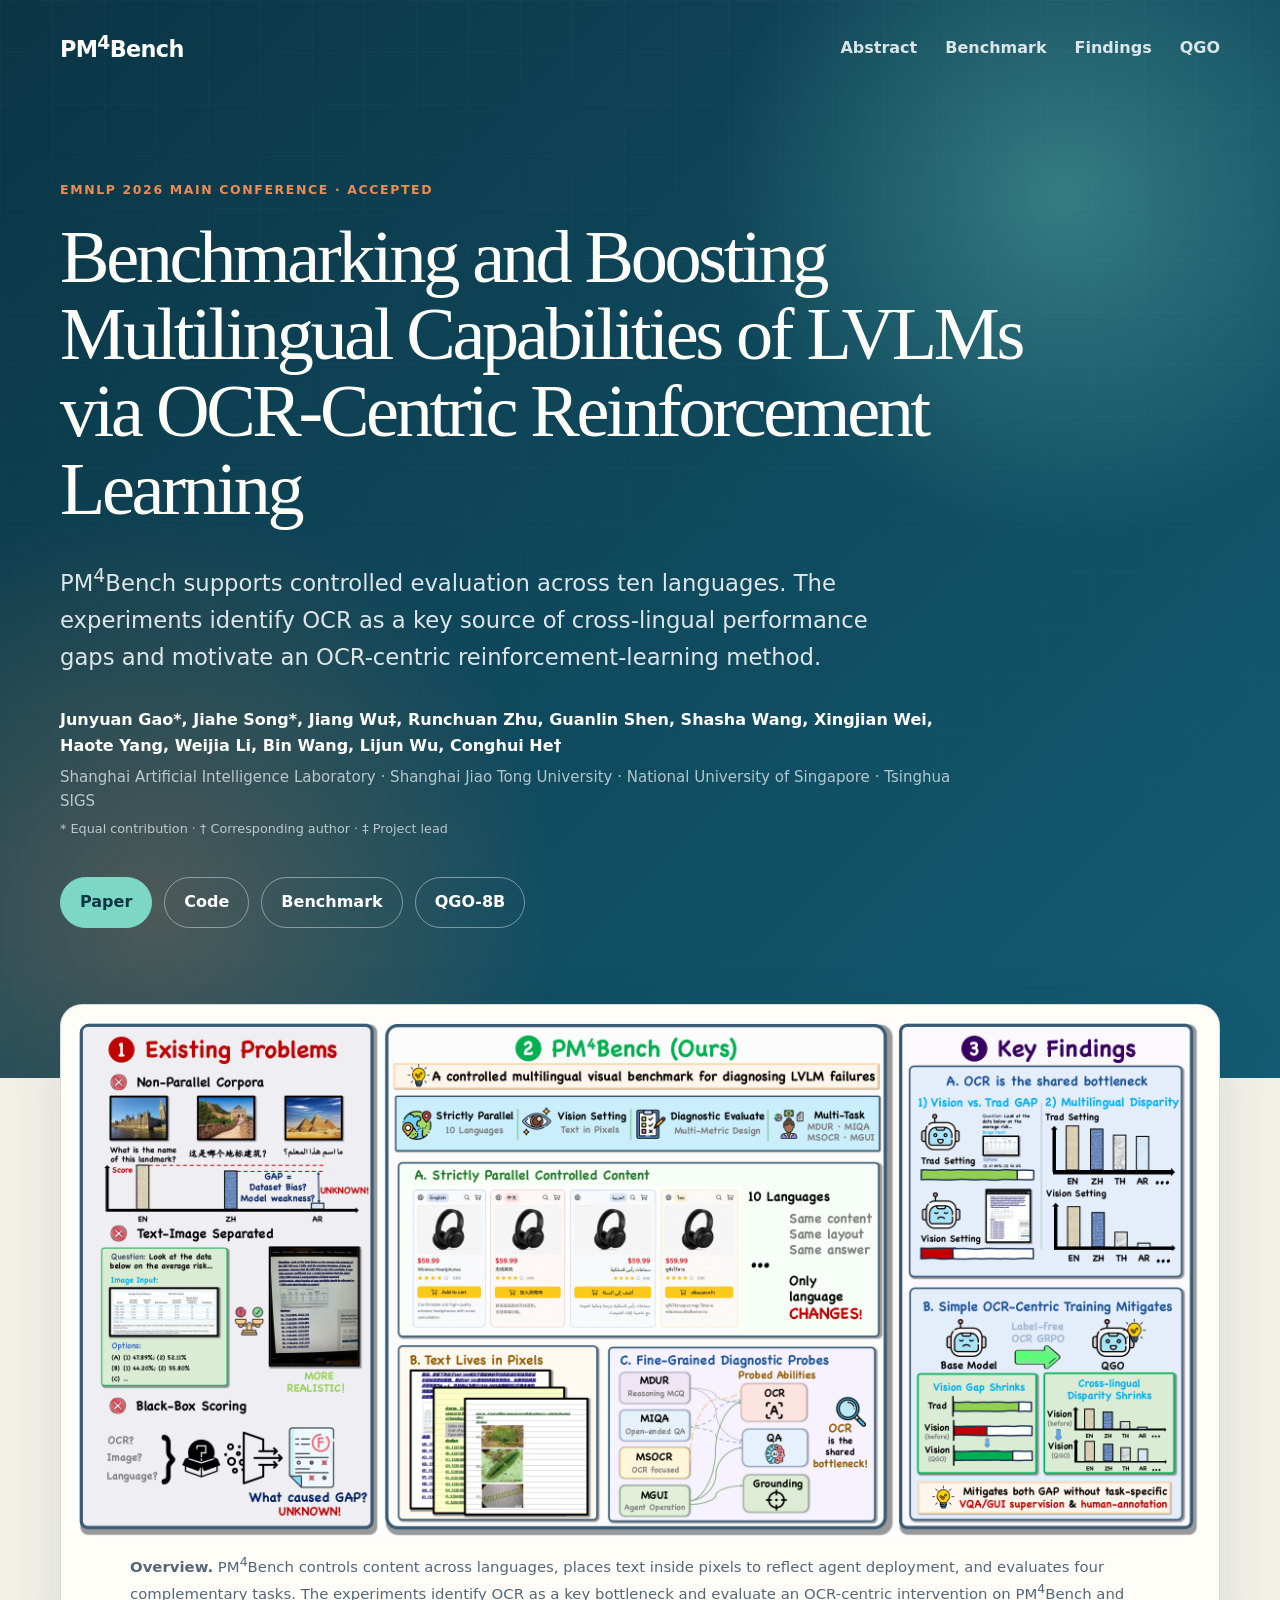
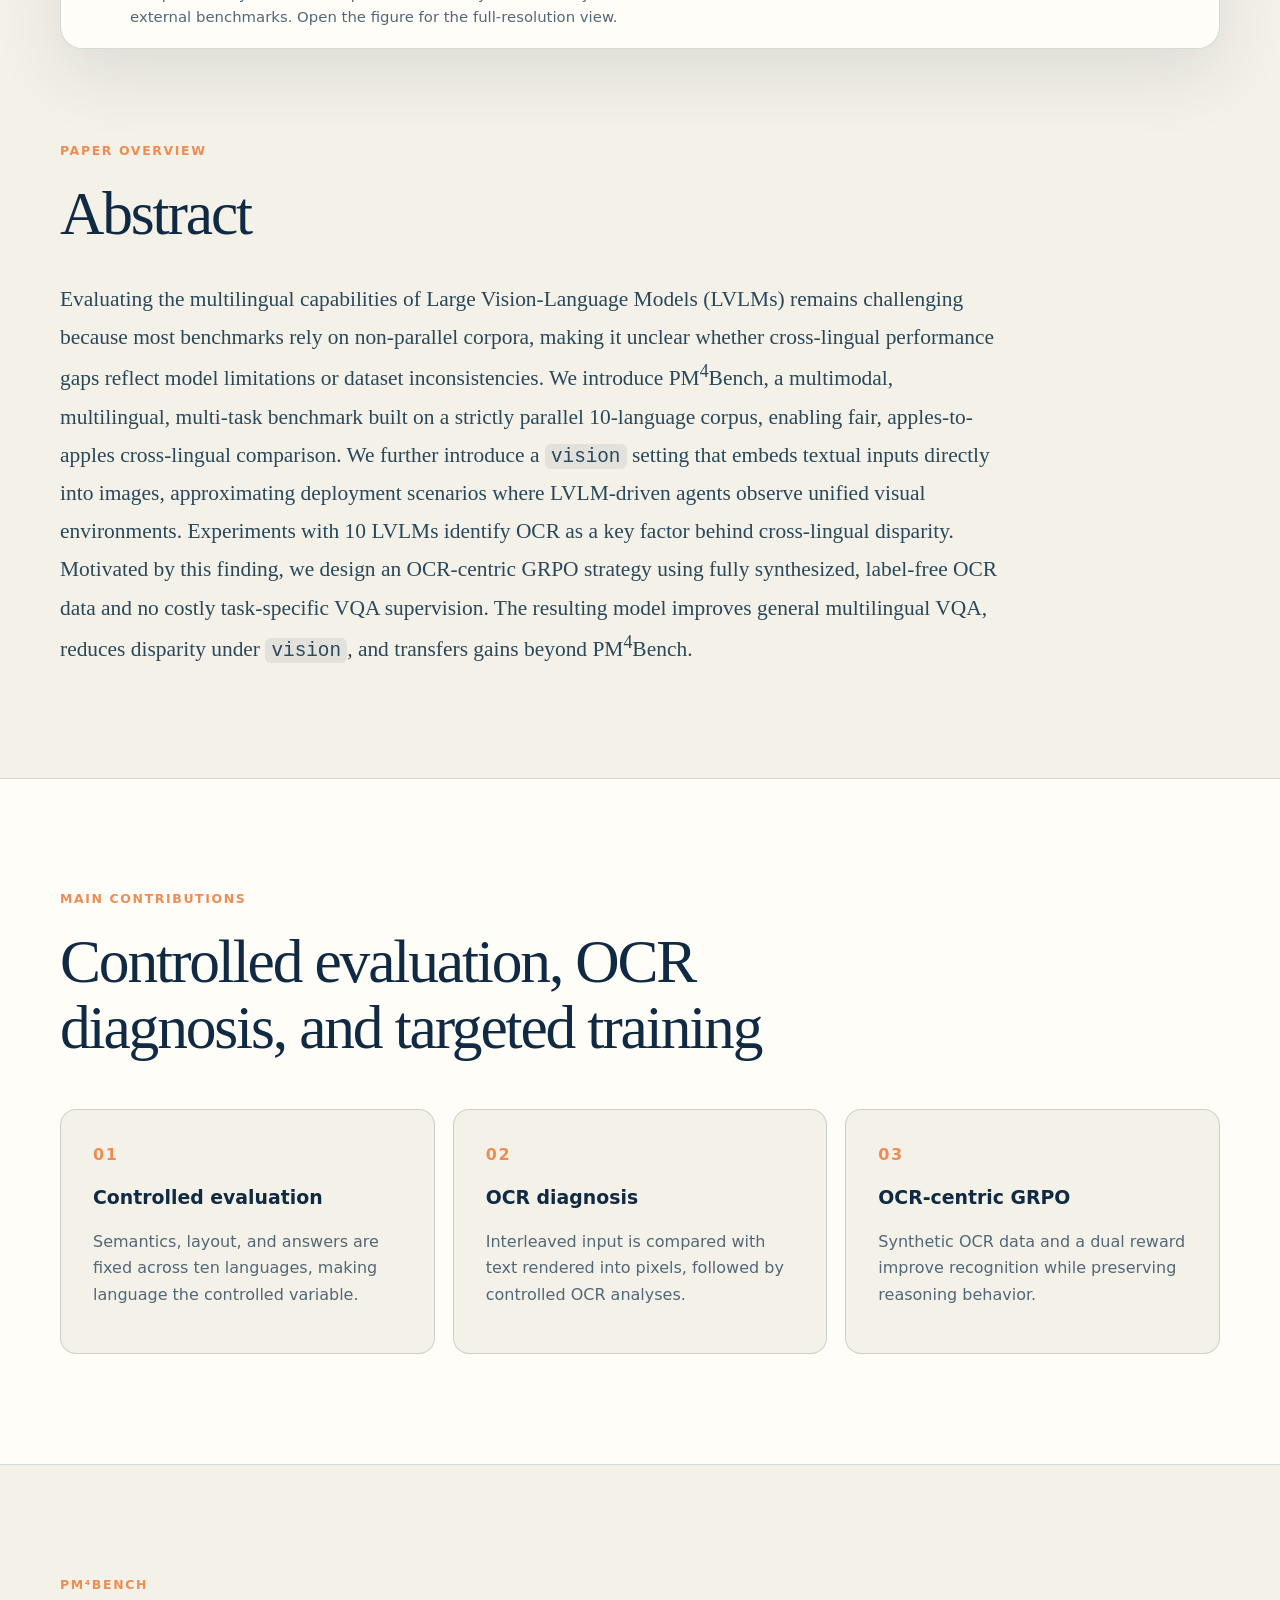
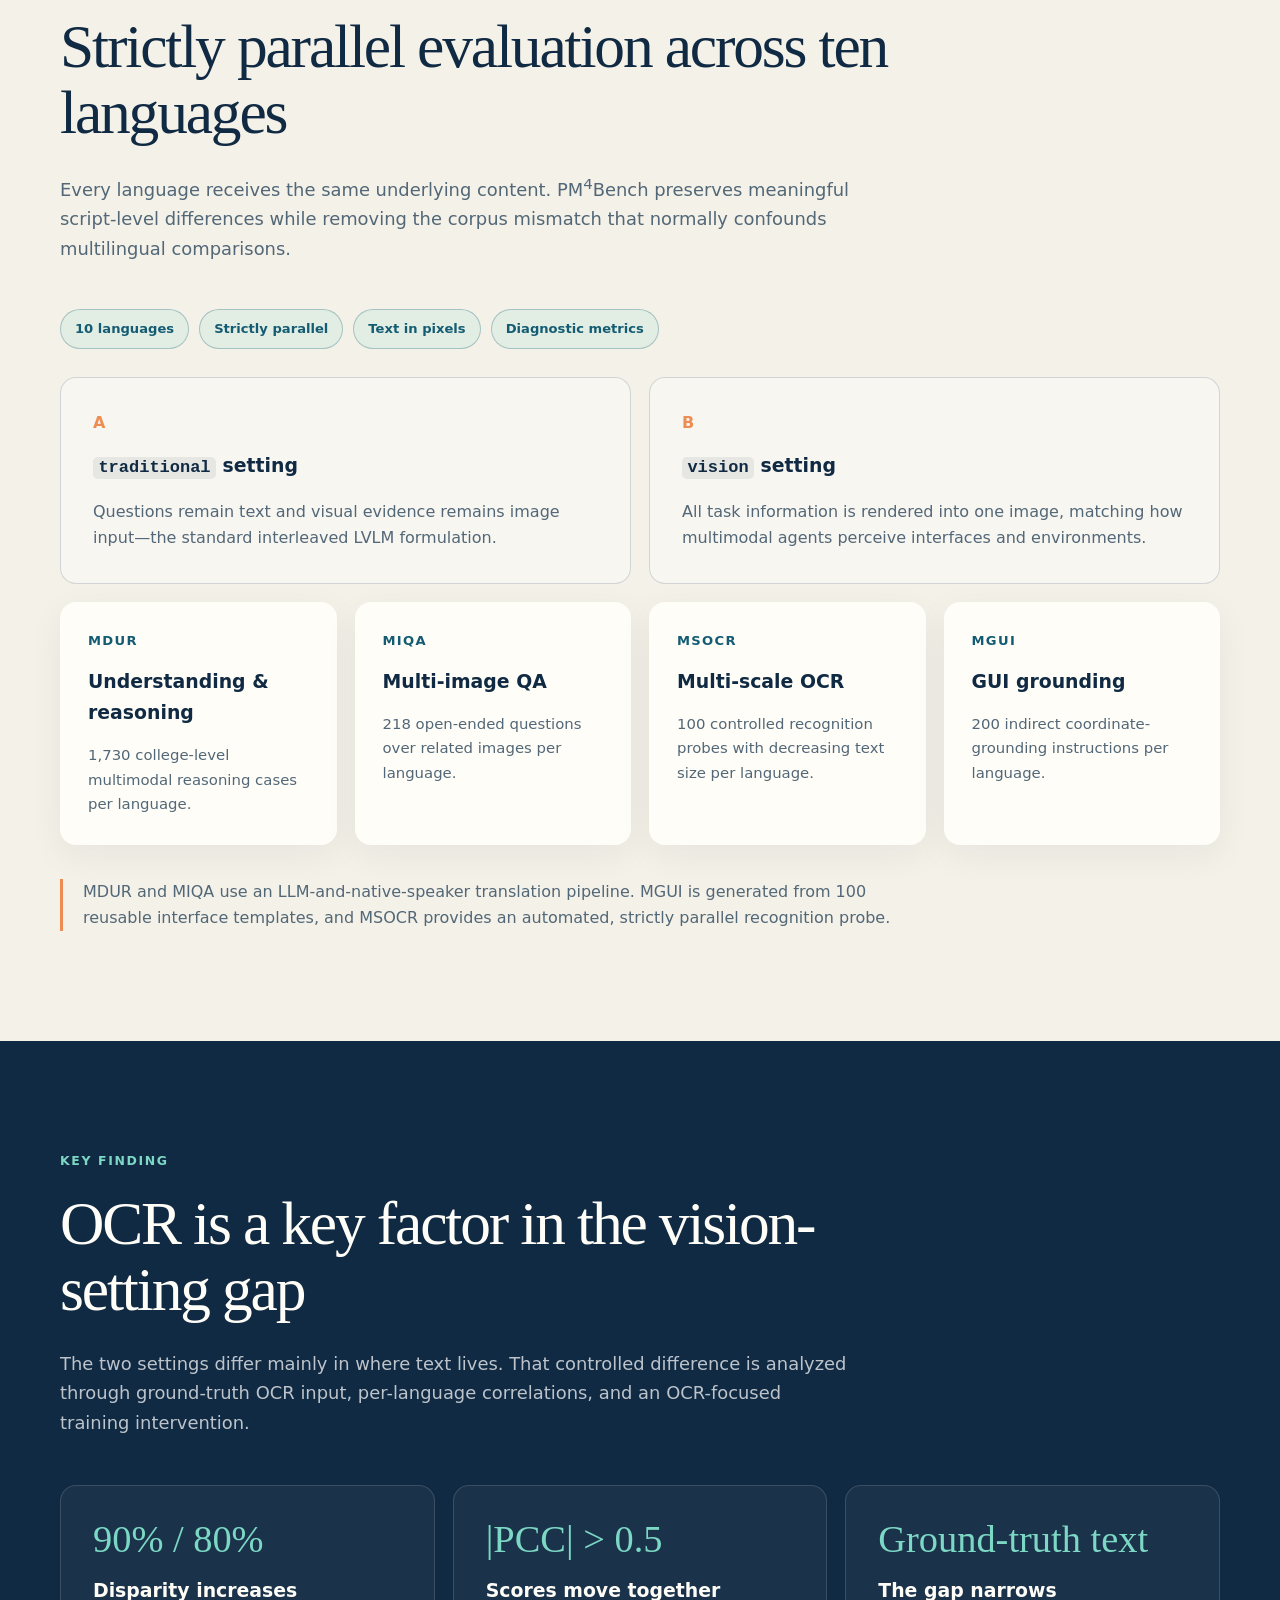
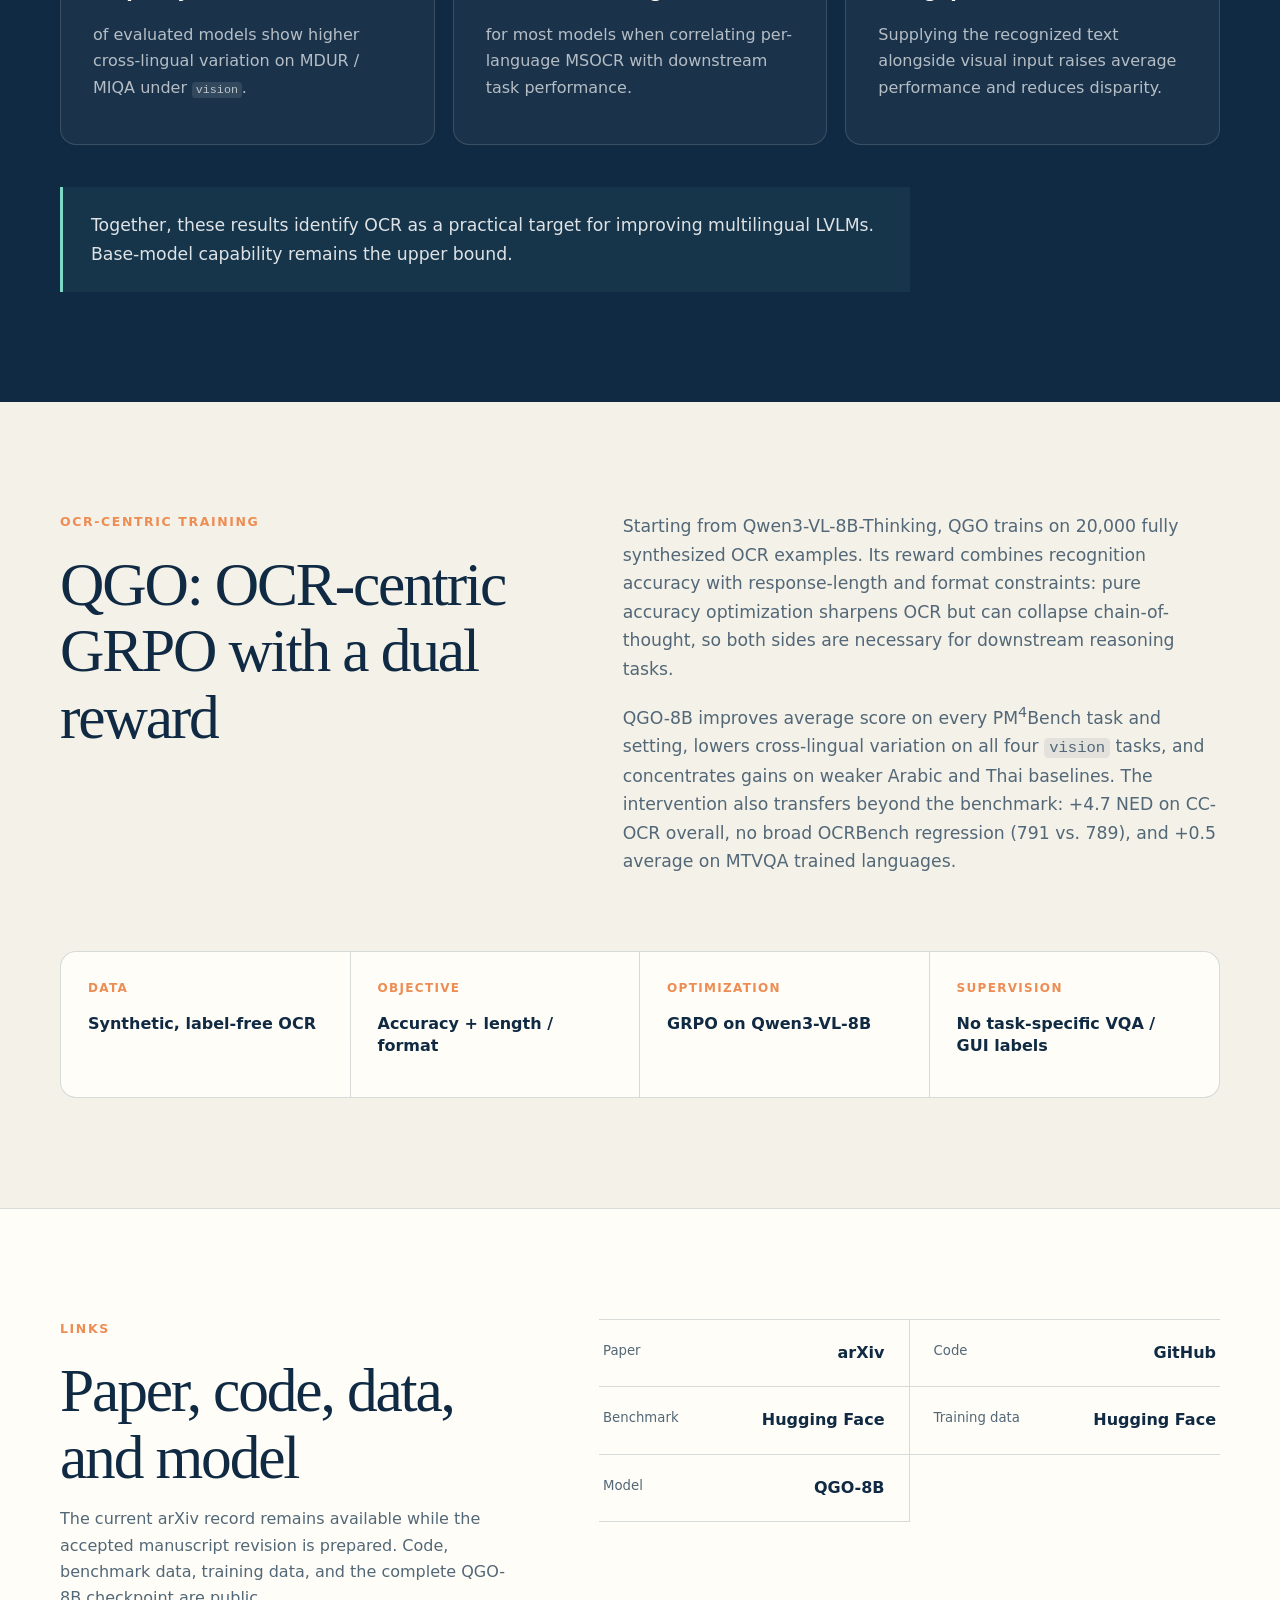
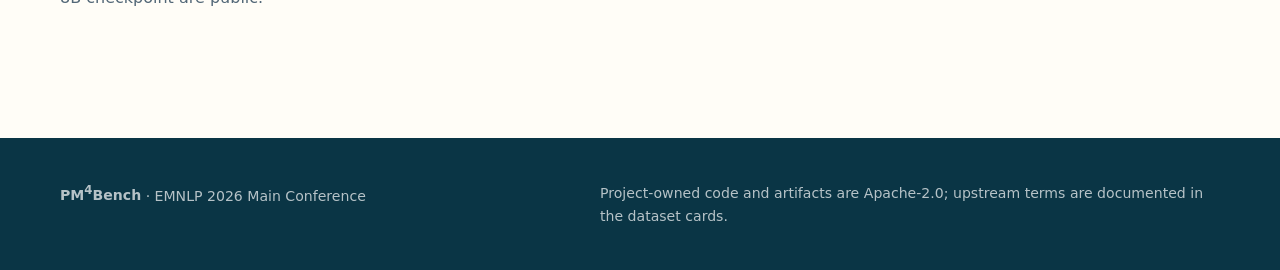
==== commit f5aa4cae: "Tighten project page copy" ====
--- a/PM4Bench/index.html
+++ b/PM4Bench/index.html
@@ -24,9 +24,10 @@
         <p class="eyebrow">EMNLP 2026 Main Conference · Accepted</p>
         <h1>Benchmarking and Boosting Multilingual Capabilities of LVLMs via OCR-Centric Reinforcement Learning</h1>
         <p class="lede">
-          A controlled multilingual benchmark isolates language effects, reveals
-          OCR as a shared bottleneck, and turns that diagnosis into a low-cost
-          reinforcement-learning intervention.
+          PM<sup>4</sup>Bench supports controlled evaluation across ten
+          languages. The experiments identify OCR as a key source of
+          cross-lingual performance gaps and motivate an OCR-centric
+          reinforcement-learning method.
         </p>
         <p class="authors">
           Junyuan Gao*, Jiahe Song*, Jiang Wu‡, Runchuan Zhu, Guanlin Shen,
@@ -61,8 +62,9 @@
           <figcaption id="teaser-title">
             <strong>Overview.</strong> PM<sup>4</sup>Bench controls content across
             languages, places text inside pixels to reflect agent deployment,
-            diagnoses OCR as a shared bottleneck, and tests whether a targeted
-            OCR intervention transfers to broader multilingual capabilities.
+            and evaluates four complementary tasks. The experiments identify
+            OCR as a key bottleneck and evaluate an OCR-centric intervention on
+            PM<sup>4</sup>Bench and external benchmarks.
             Open the figure for the full-resolution view.
           </figcaption>
         </figure>
@@ -93,23 +95,23 @@
 
       <section class="section highlights-band" aria-labelledby="contributions-title">
         <div class="wrap">
-          <p class="section-label">Evaluation → diagnosis → intervention</p>
-          <h2 id="contributions-title">The paper closes the loop</h2>
+          <p class="section-label">Main contributions</p>
+          <h2 id="contributions-title">Controlled evaluation, OCR diagnosis, and targeted training</h2>
           <div class="contribution-grid">
             <article>
               <span class="step">01</span>
-              <h3>Measure fairly</h3>
-              <p>Hold semantics, layout, and answers fixed across ten languages so language is the controlled variable.</p>
+              <h3>Controlled evaluation</h3>
+              <p>Semantics, layout, and answers are fixed across ten languages, making language the controlled variable.</p>
             </article>
             <article>
               <span class="step">02</span>
-              <h3>Diagnose the gap</h3>
-              <p>Compare interleaved input with text rendered into pixels, then trace the new disparity to OCR.</p>
+              <h3>OCR diagnosis</h3>
+              <p>Interleaved input is compared with text rendered into pixels, followed by controlled OCR analyses.</p>
             </article>
             <article>
               <span class="step">03</span>
-              <h3>Act on the cause</h3>
-              <p>Train with synthetic OCR data and a dual reward that improves recognition without sacrificing reasoning.</p>
+              <h3>OCR-centric GRPO</h3>
+              <p>Synthetic OCR data and a dual reward improve recognition while preserving reasoning behavior.</p>
             </article>
           </div>
         </div>
@@ -117,7 +119,7 @@
 
       <section id="benchmark" class="section wrap">
         <p class="section-label">PM⁴Bench</p>
-        <h2>A controlled benchmark, not just another multilingual collection</h2>
+        <h2>Strictly parallel evaluation across ten languages</h2>
         <p class="section-intro">
           Every language receives the same underlying content. PM<sup>4</sup>Bench
           preserves meaningful script-level differences while removing the
@@ -177,11 +179,11 @@
       <section id="findings" class="section dark">
         <div class="wrap">
           <p class="section-label">Key finding</p>
-          <h2>When text becomes pixels, OCR becomes the shared bottleneck</h2>
+          <h2>OCR is a key factor in the vision-setting gap</h2>
           <p class="dark-intro">
             The two settings differ mainly in where text lives. That controlled
-            change lets us test OCR as a causal explanation rather than merely
-            report a leaderboard correlation.
+            difference is analyzed through ground-truth OCR input, per-language
+            correlations, and an OCR-focused training intervention.
           </p>
 
           <div class="evidence-grid">
@@ -203,9 +205,9 @@
           </div>
 
           <p class="finding-conclusion">
-            Base-model capability remains the upper bound, but these converging
-            signals make OCR a high-leverage intervention point for multilingual
-            LVLMs.
+            Together, these results identify OCR as a practical target for
+            improving multilingual LVLMs. Base-model capability remains the
+            upper bound.
           </p>
         </div>
       </section>
@@ -213,8 +215,8 @@
       <section id="qgo" class="section wrap">
         <div class="split">
           <div>
-            <p class="section-label">From finding to method</p>
-            <h2>QGO: OCR-centric GRPO that preserves reasoning</h2>
+            <p class="section-label">OCR-centric training</p>
+            <h2>QGO: OCR-centric GRPO with a dual reward</h2>
           </div>
           <div class="qgo-copy">
             <p>
@@ -246,8 +248,8 @@
       <section id="resources" class="section resources-section">
         <div class="wrap resource-copy">
           <div>
-            <p class="section-label">Paper &amp; artifacts</p>
-            <h2>Read, evaluate, and reproduce</h2>
+            <p class="section-label">Links</p>
+            <h2>Paper, code, data, and model</h2>
             <p>
               The current arXiv record remains available while the accepted
               manuscript revision is prepared. Code, benchmark data, training
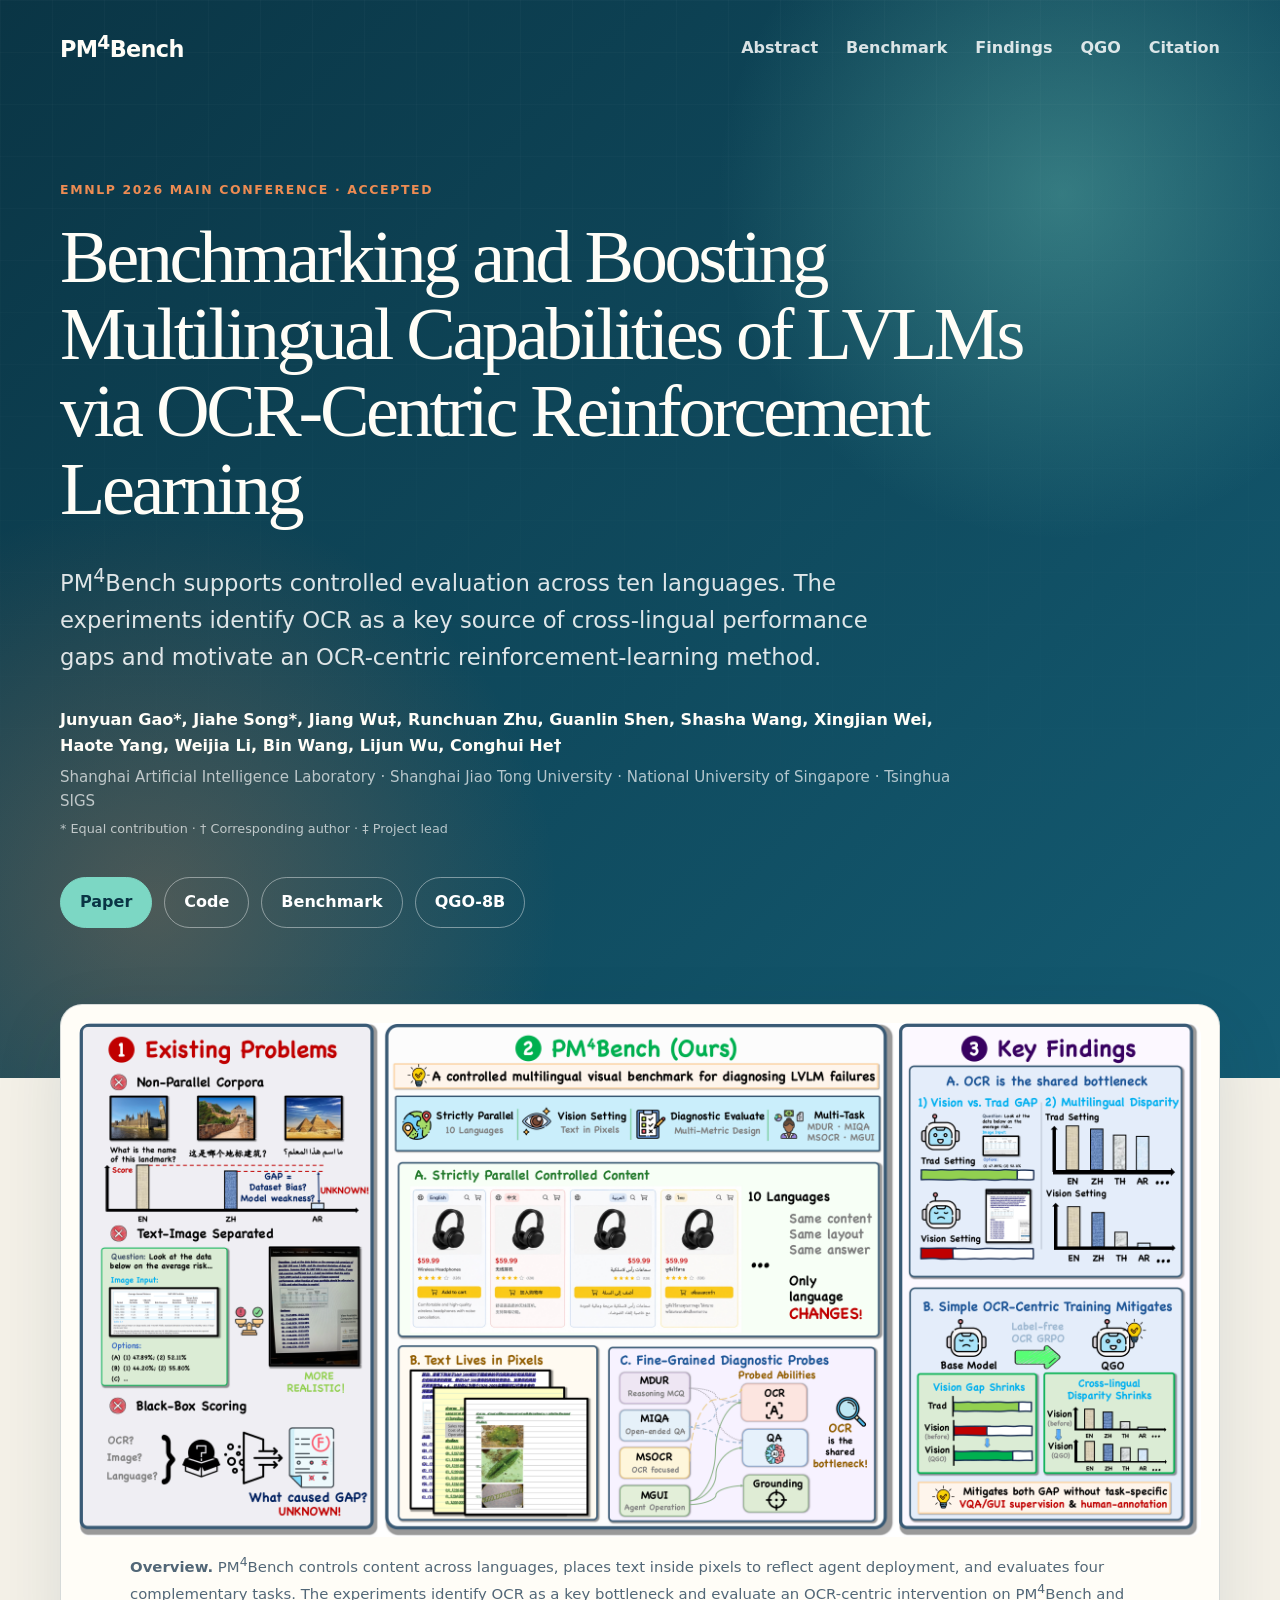
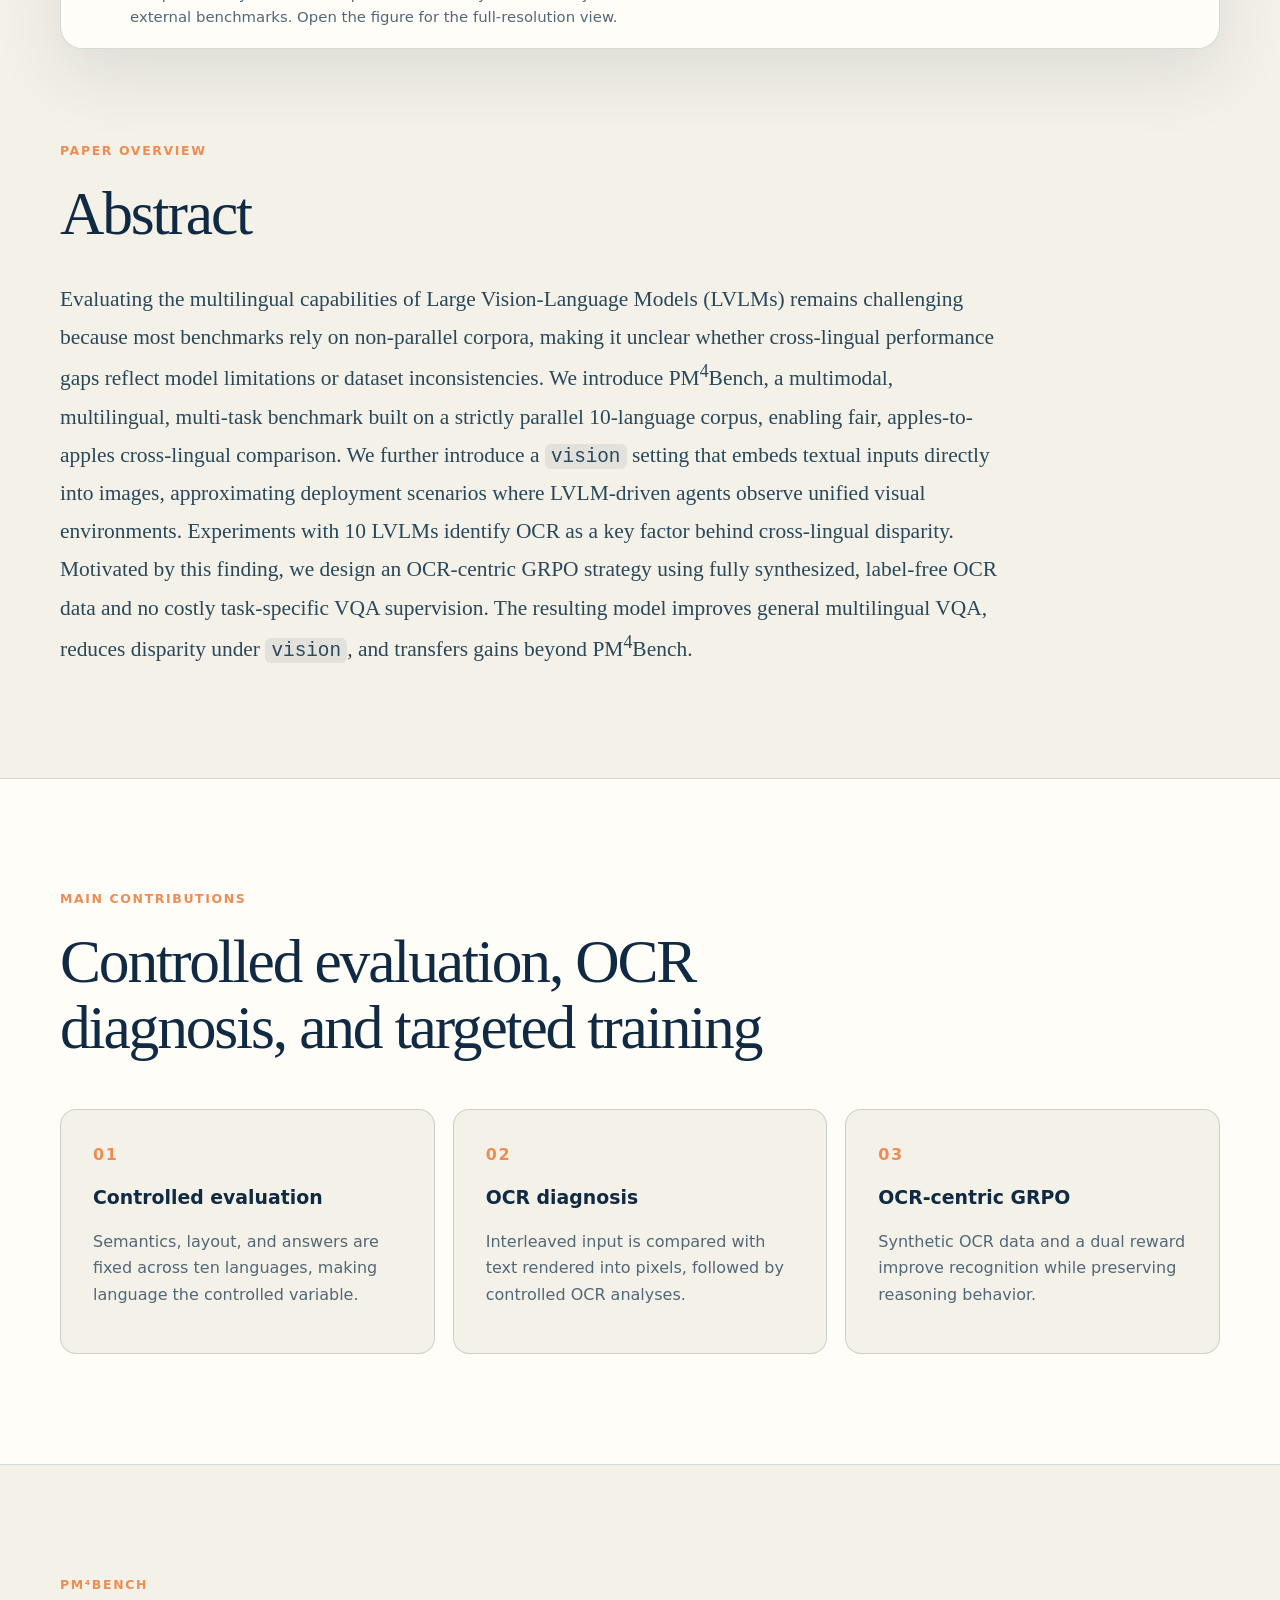
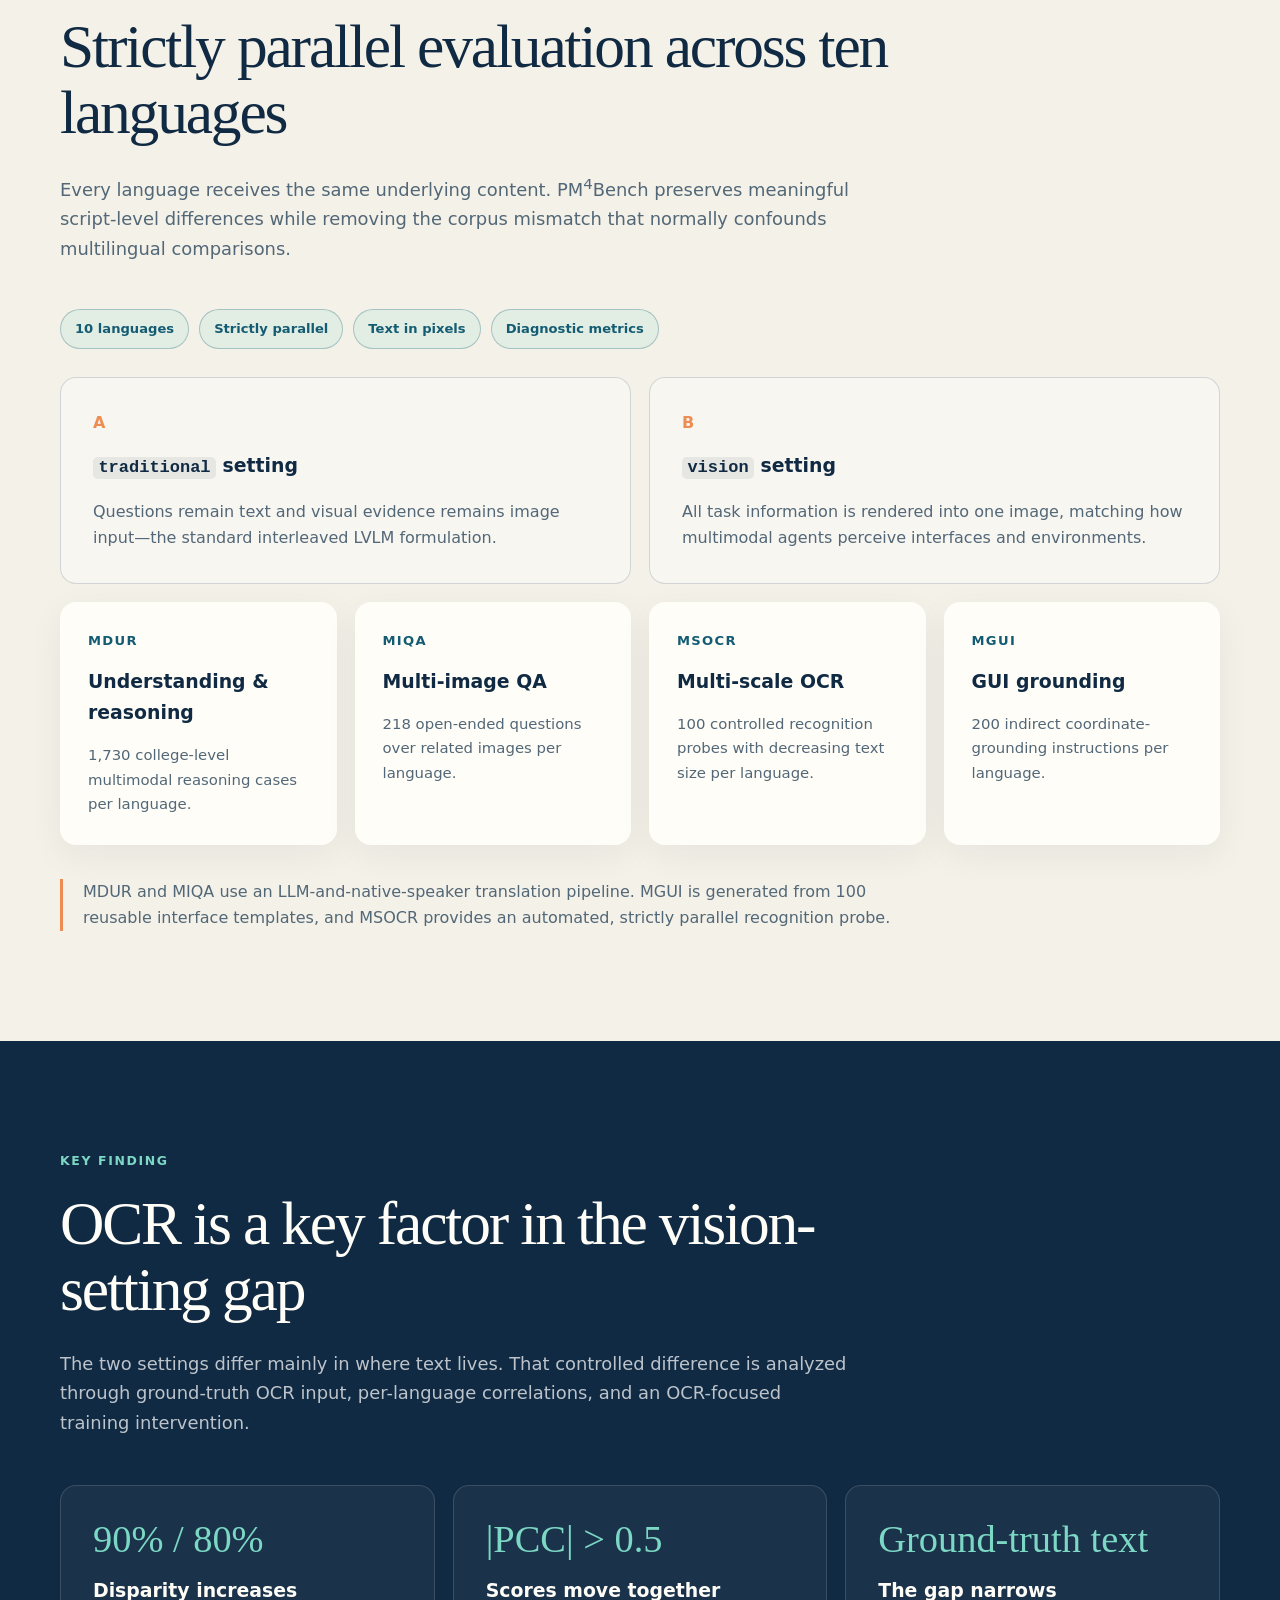
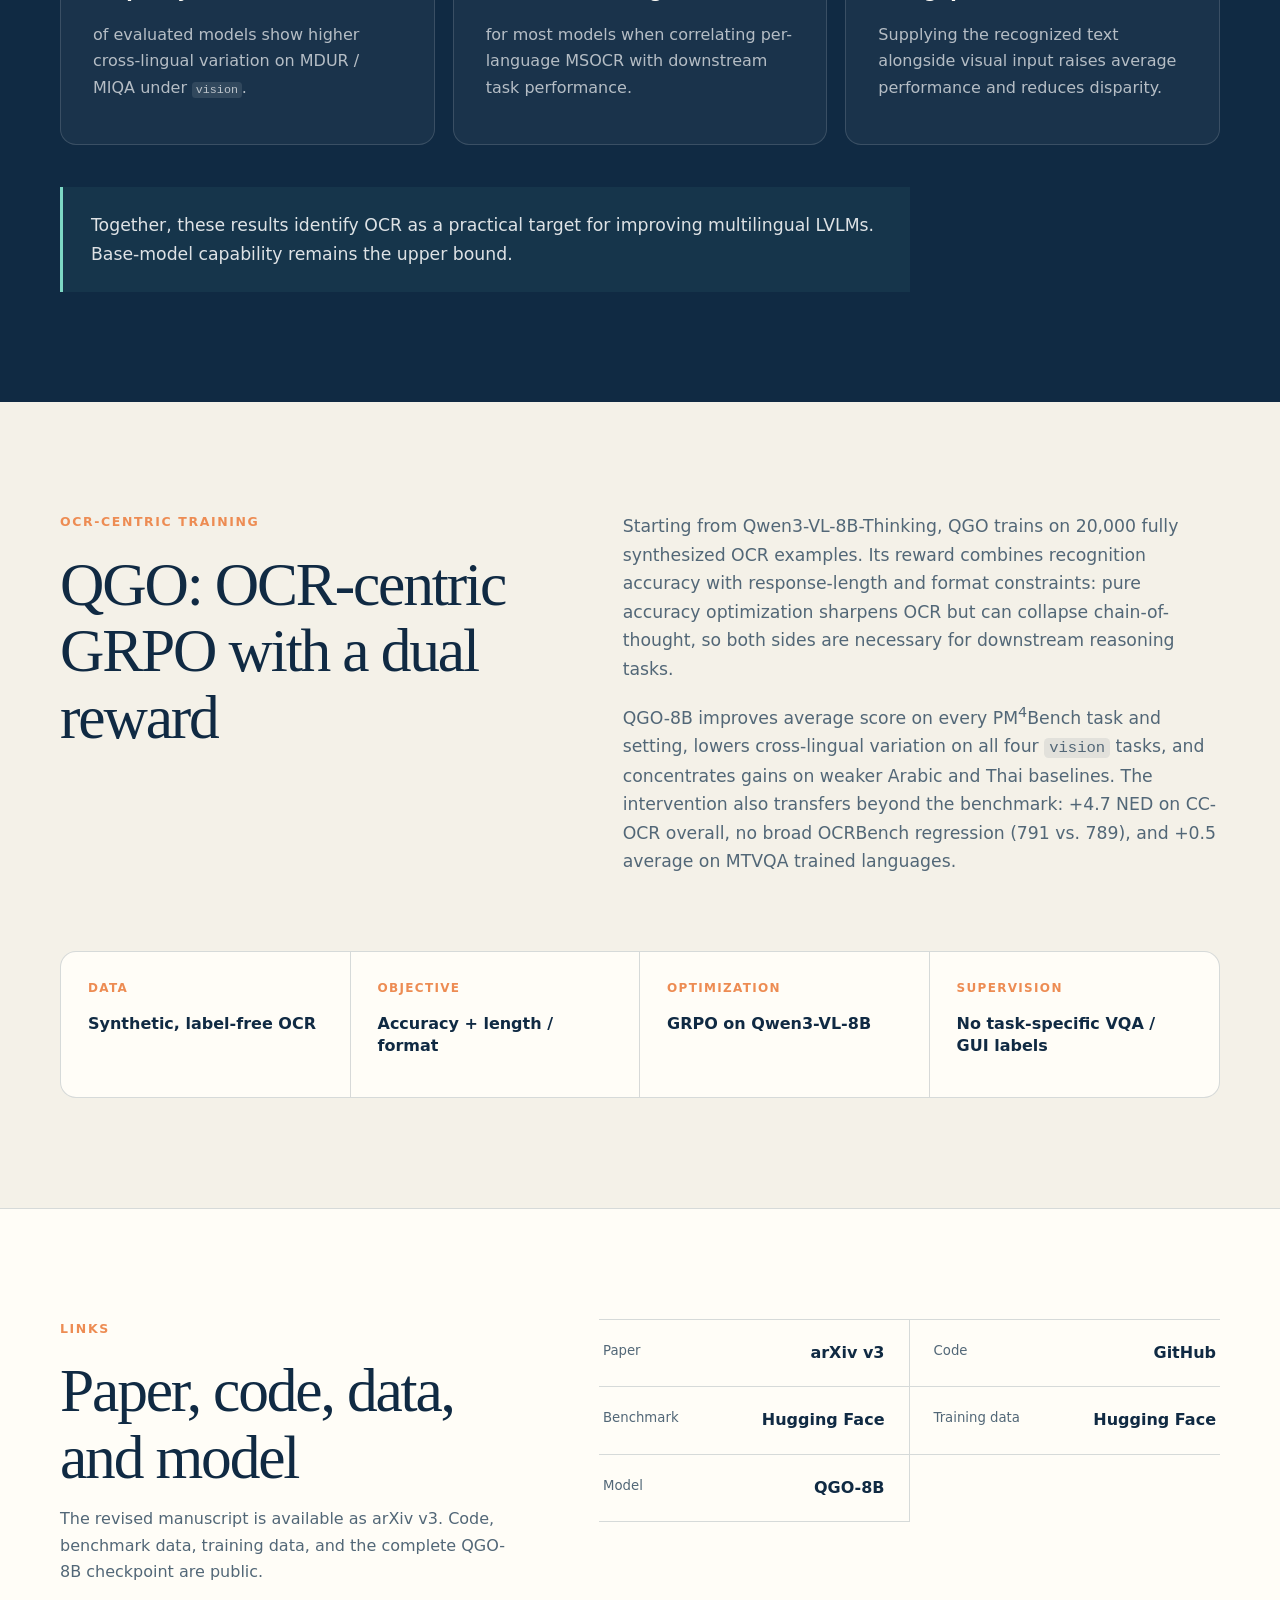
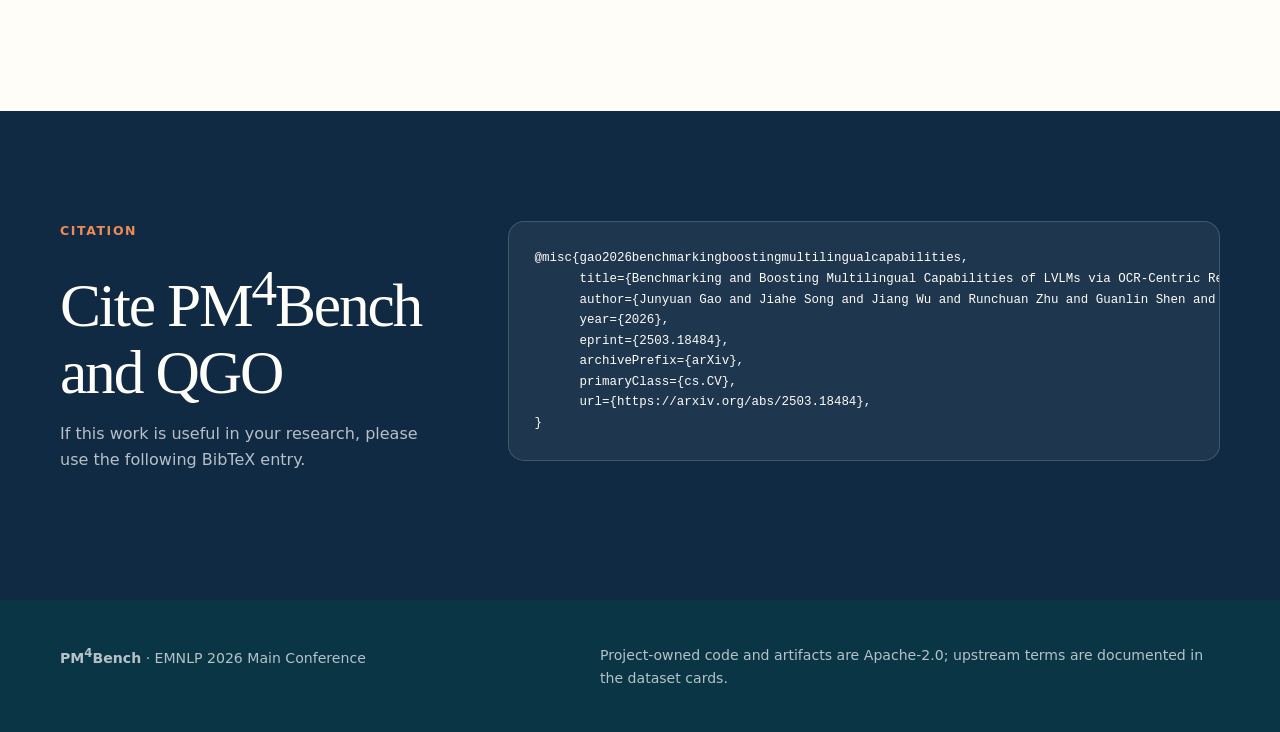
==== commit 64035eca: "Link arXiv v3 and add citation" ====
--- a/PM4Bench/index.html
+++ b/PM4Bench/index.html
@@ -17,6 +17,7 @@
           <a href="#benchmark">Benchmark</a>
           <a href="#findings">Findings</a>
           <a href="#qgo">QGO</a>
+          <a href="#citation">Citation</a>
         </div>
       </nav>
 
@@ -40,7 +41,7 @@
         </p>
         <p class="author-note">* Equal contribution · † Corresponding author · ‡ Project lead</p>
         <div class="actions" aria-label="Paper and artifacts">
-          <a class="button primary" href="https://arxiv.org/abs/2503.18484">Paper</a>
+          <a class="button primary" href="https://arxiv.org/abs/2503.18484v3">Paper</a>
           <a class="button" href="https://github.com/opendatalab/PM4Bench">Code</a>
           <a class="button" href="https://huggingface.co/datasets/songjhPKU/PM4Bench">Benchmark</a>
           <a class="button" href="https://huggingface.co/DatasetMan/QGO-8B">QGO-8B</a>
@@ -251,18 +252,37 @@
             <p class="section-label">Links</p>
             <h2>Paper, code, data, and model</h2>
             <p>
-              The current arXiv record remains available while the accepted
-              manuscript revision is prepared. Code, benchmark data, training
-              data, and the complete QGO-8B checkpoint are public.
+              The revised manuscript is available as arXiv v3. Code, benchmark
+              data, training data, and the complete QGO-8B checkpoint are
+              public.
             </p>
           </div>
           <div class="resource-links" aria-label="Public resources">
-            <a href="https://arxiv.org/abs/2503.18484"><span>Paper</span><strong>arXiv</strong></a>
+            <a href="https://arxiv.org/abs/2503.18484v3"><span>Paper</span><strong>arXiv v3</strong></a>
             <a href="https://github.com/opendatalab/PM4Bench"><span>Code</span><strong>GitHub</strong></a>
             <a href="https://huggingface.co/datasets/songjhPKU/PM4Bench"><span>Benchmark</span><strong>Hugging Face</strong></a>
             <a href="https://huggingface.co/datasets/DatasetMan/PM4Bench-QGO-Train"><span>Training data</span><strong>Hugging Face</strong></a>
             <a href="https://huggingface.co/DatasetMan/QGO-8B"><span>Model</span><strong>QGO-8B</strong></a>
           </div>
+        </div>
+      </section>
+
+      <section id="citation" class="section citation-section">
+        <div class="wrap citation-copy">
+          <div>
+            <p class="section-label">Citation</p>
+            <h2>Cite PM<sup>4</sup>Bench and QGO</h2>
+            <p>If this work is useful in your research, please use the following BibTeX entry.</p>
+          </div>
+          <pre><code>@misc{gao2026benchmarkingboostingmultilingualcapabilities,
+      title={Benchmarking and Boosting Multilingual Capabilities of LVLMs via OCR-Centric Reinforcement Learning},
+      author={Junyuan Gao and Jiahe Song and Jiang Wu and Runchuan Zhu and Guanlin Shen and Shasha Wang and Xingjian Wei and Haote Yang and Weijia Li and Bin Wang and Lijun Wu and Conghui He},
+      year={2026},
+      eprint={2503.18484},
+      archivePrefix={arXiv},
+      primaryClass={cs.CV},
+      url={https://arxiv.org/abs/2503.18484},
+}</code></pre>
         </div>
       </section>
     </main>
--- a/PM4Bench/styles.css
+++ b/PM4Bench/styles.css
@@ -475,6 +475,41 @@
 .resource-links span {
   color: var(--muted);
   font-size: 0.83rem;
+}
+
+.citation-section {
+  color: var(--white);
+  background: var(--ink);
+}
+
+.citation-copy {
+  display: grid;
+  grid-template-columns: 0.7fr 1.3fr;
+  gap: 64px;
+  align-items: start;
+}
+
+.citation-copy > div > p:last-child {
+  max-width: 430px;
+  color: rgba(255, 255, 255, 0.7);
+}
+
+.citation-copy pre {
+  max-width: 100%;
+  margin: 0;
+  padding: 26px;
+  overflow-x: auto;
+  border: 1px solid rgba(255, 255, 255, 0.16);
+  border-radius: 16px;
+  background: rgba(255, 255, 255, 0.06);
+  font-size: 0.78rem;
+  line-height: 1.65;
+}
+
+.citation-copy code {
+  padding: 0;
+  background: transparent;
+  font-size: inherit;
 }
 
 footer {
@@ -510,7 +545,8 @@
   .method-strip div:nth-child(2) { border-right: 0; }
   .method-strip div:nth-child(-n + 2) { border-bottom: 1px solid var(--line); }
   .split,
-  .resource-copy {
+  .resource-copy,
+  .citation-copy {
     grid-template-columns: 1fr;
     gap: 42px;
   }
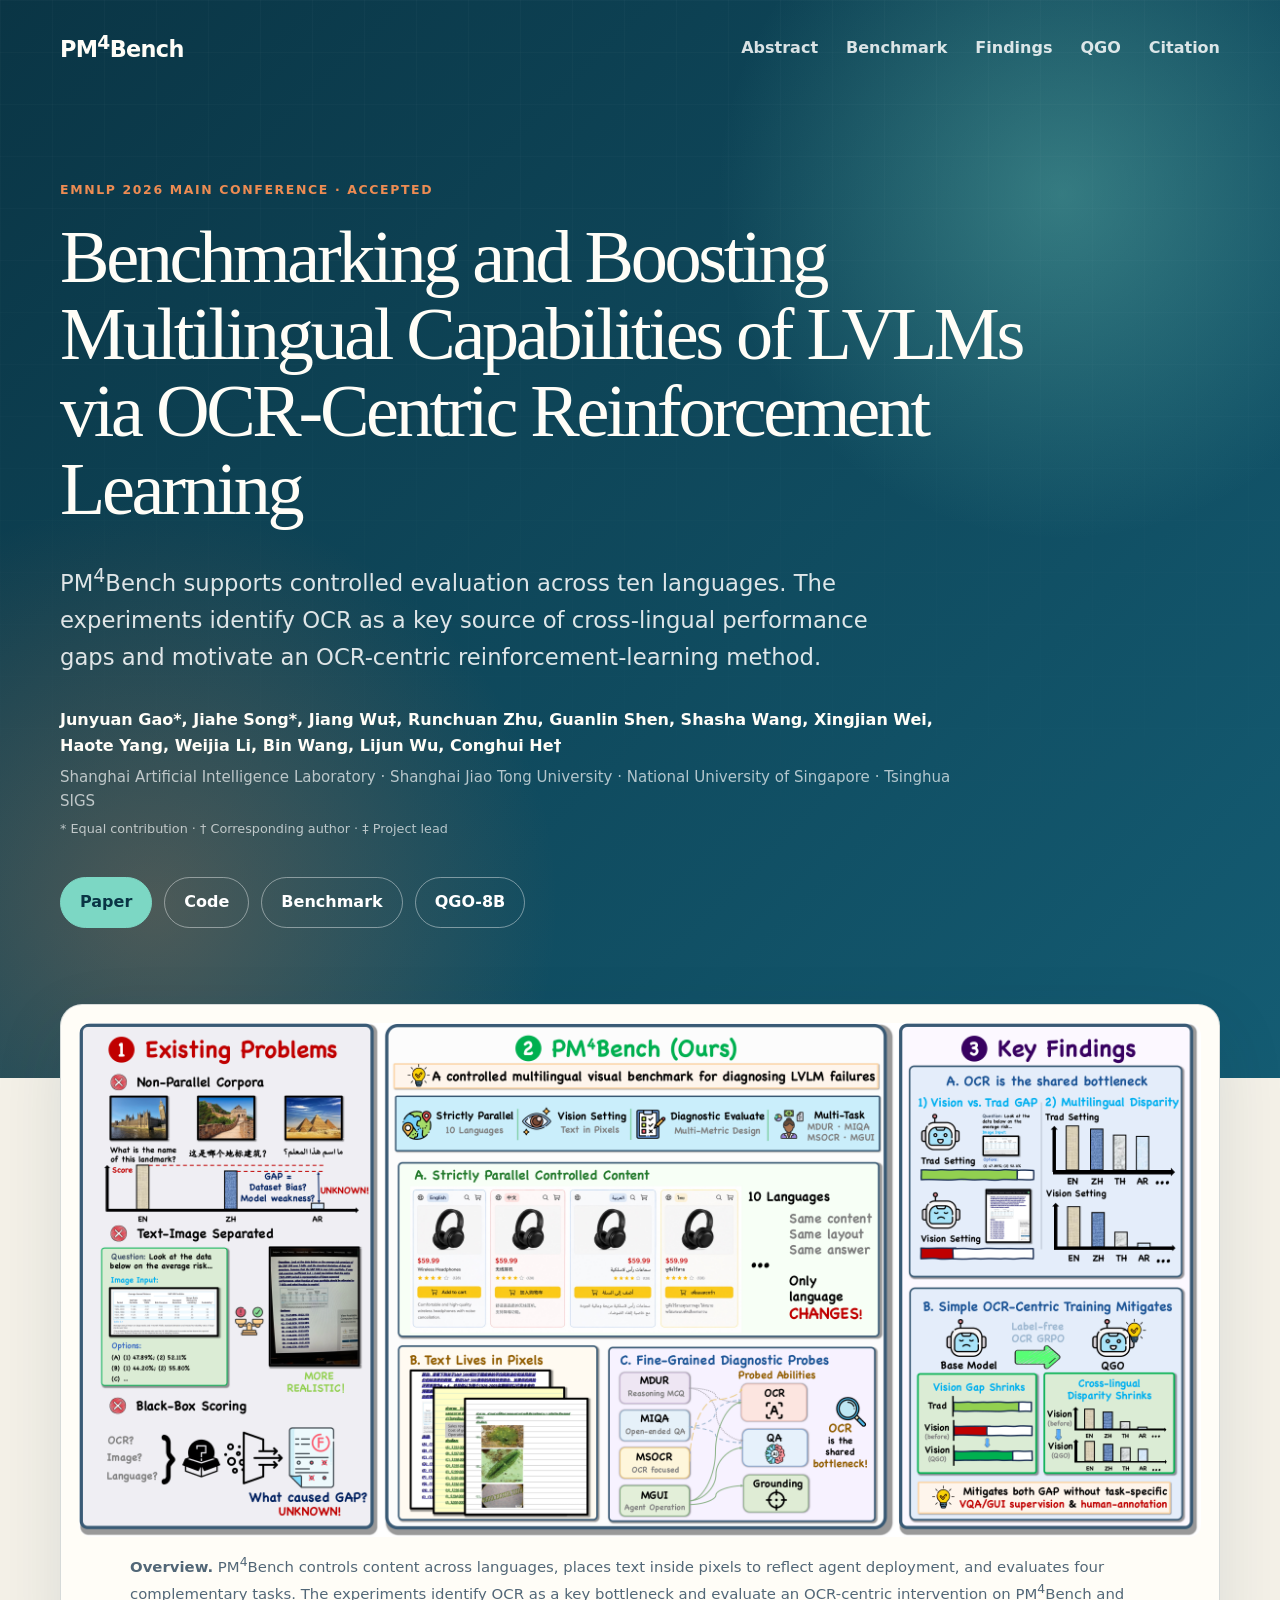
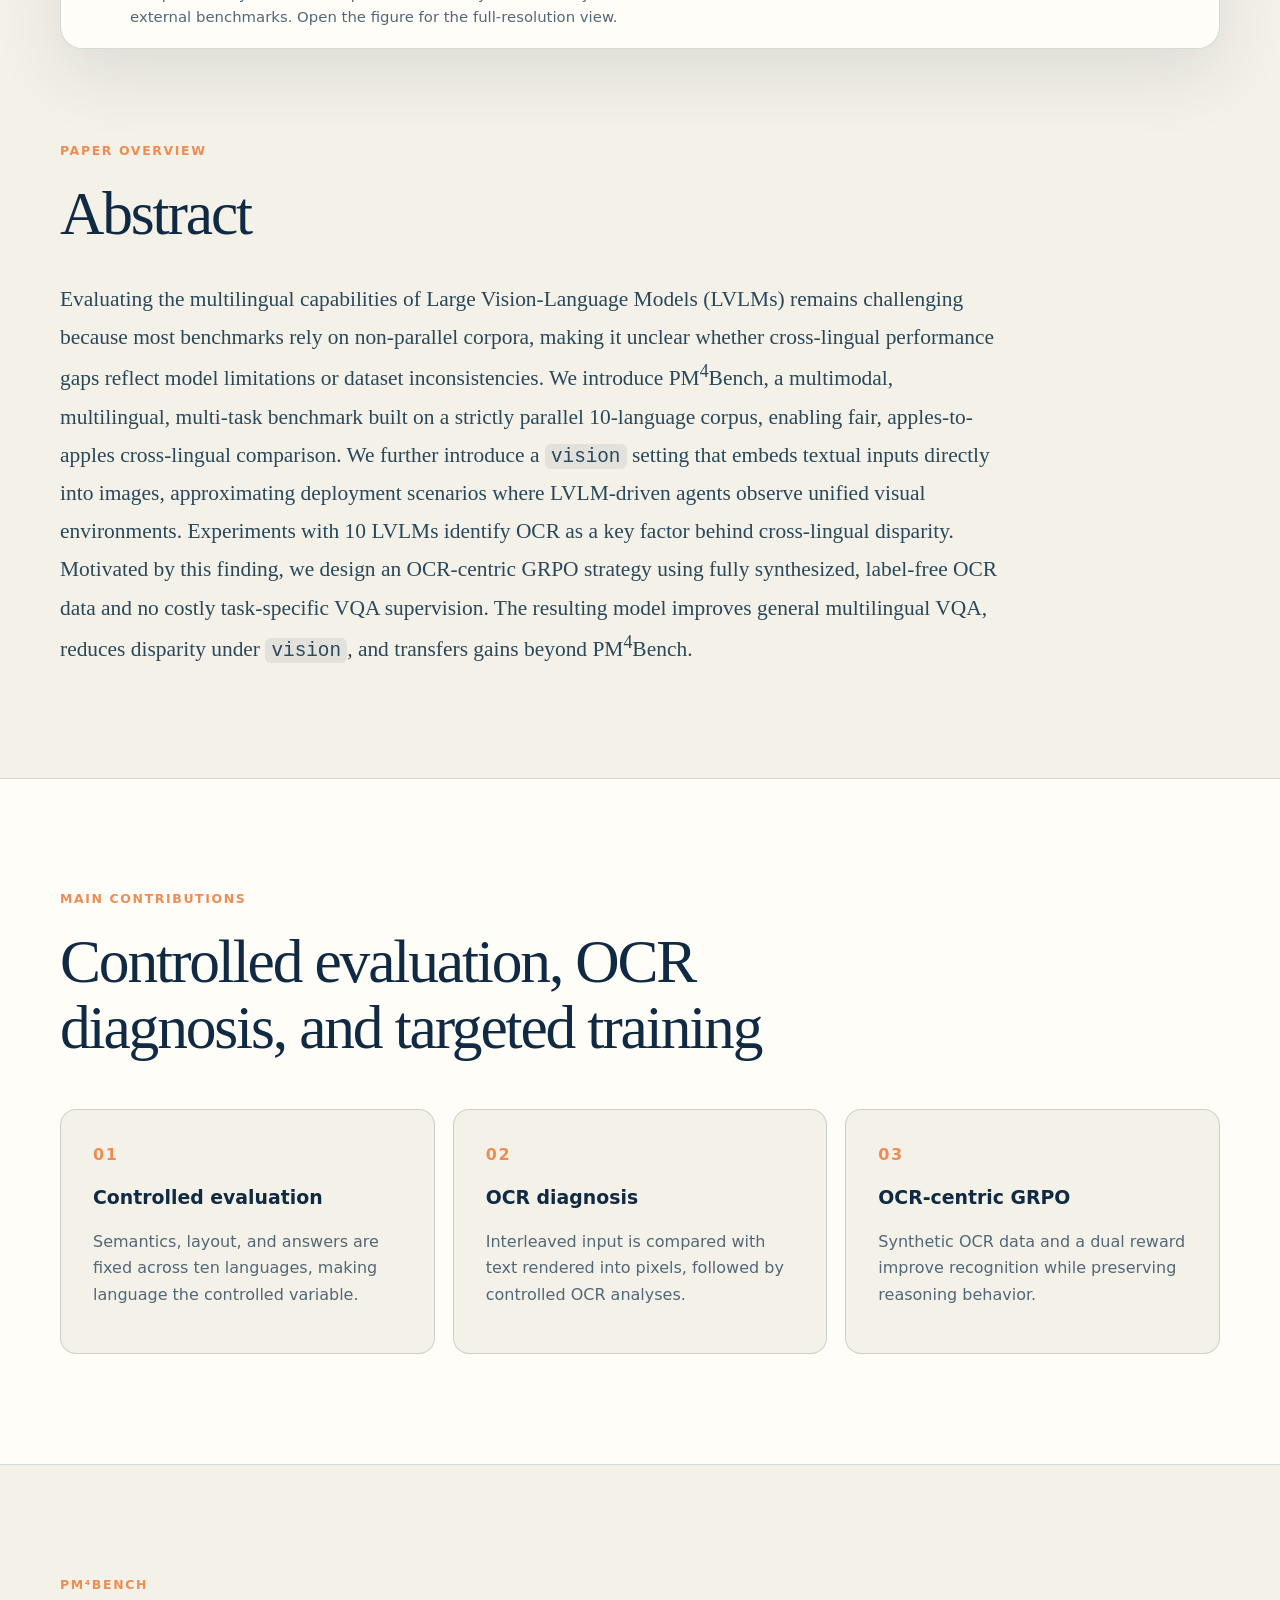
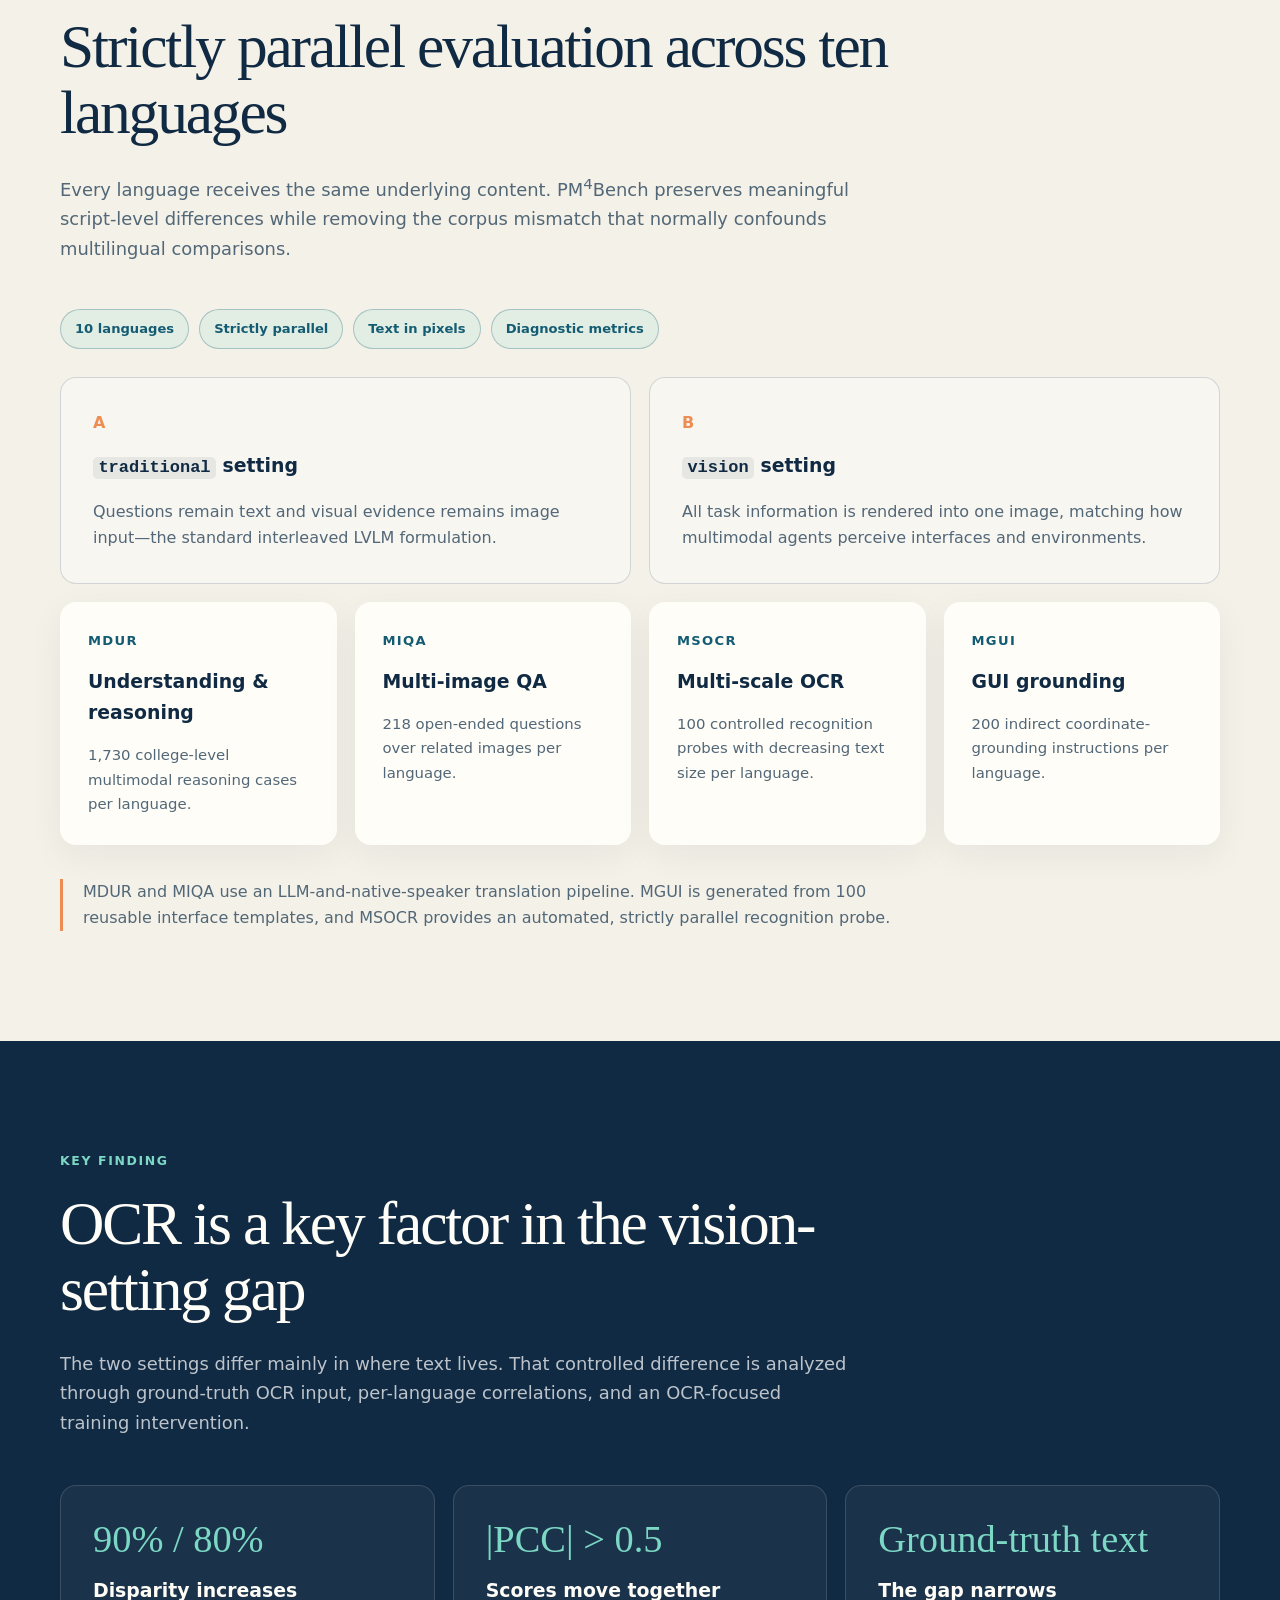
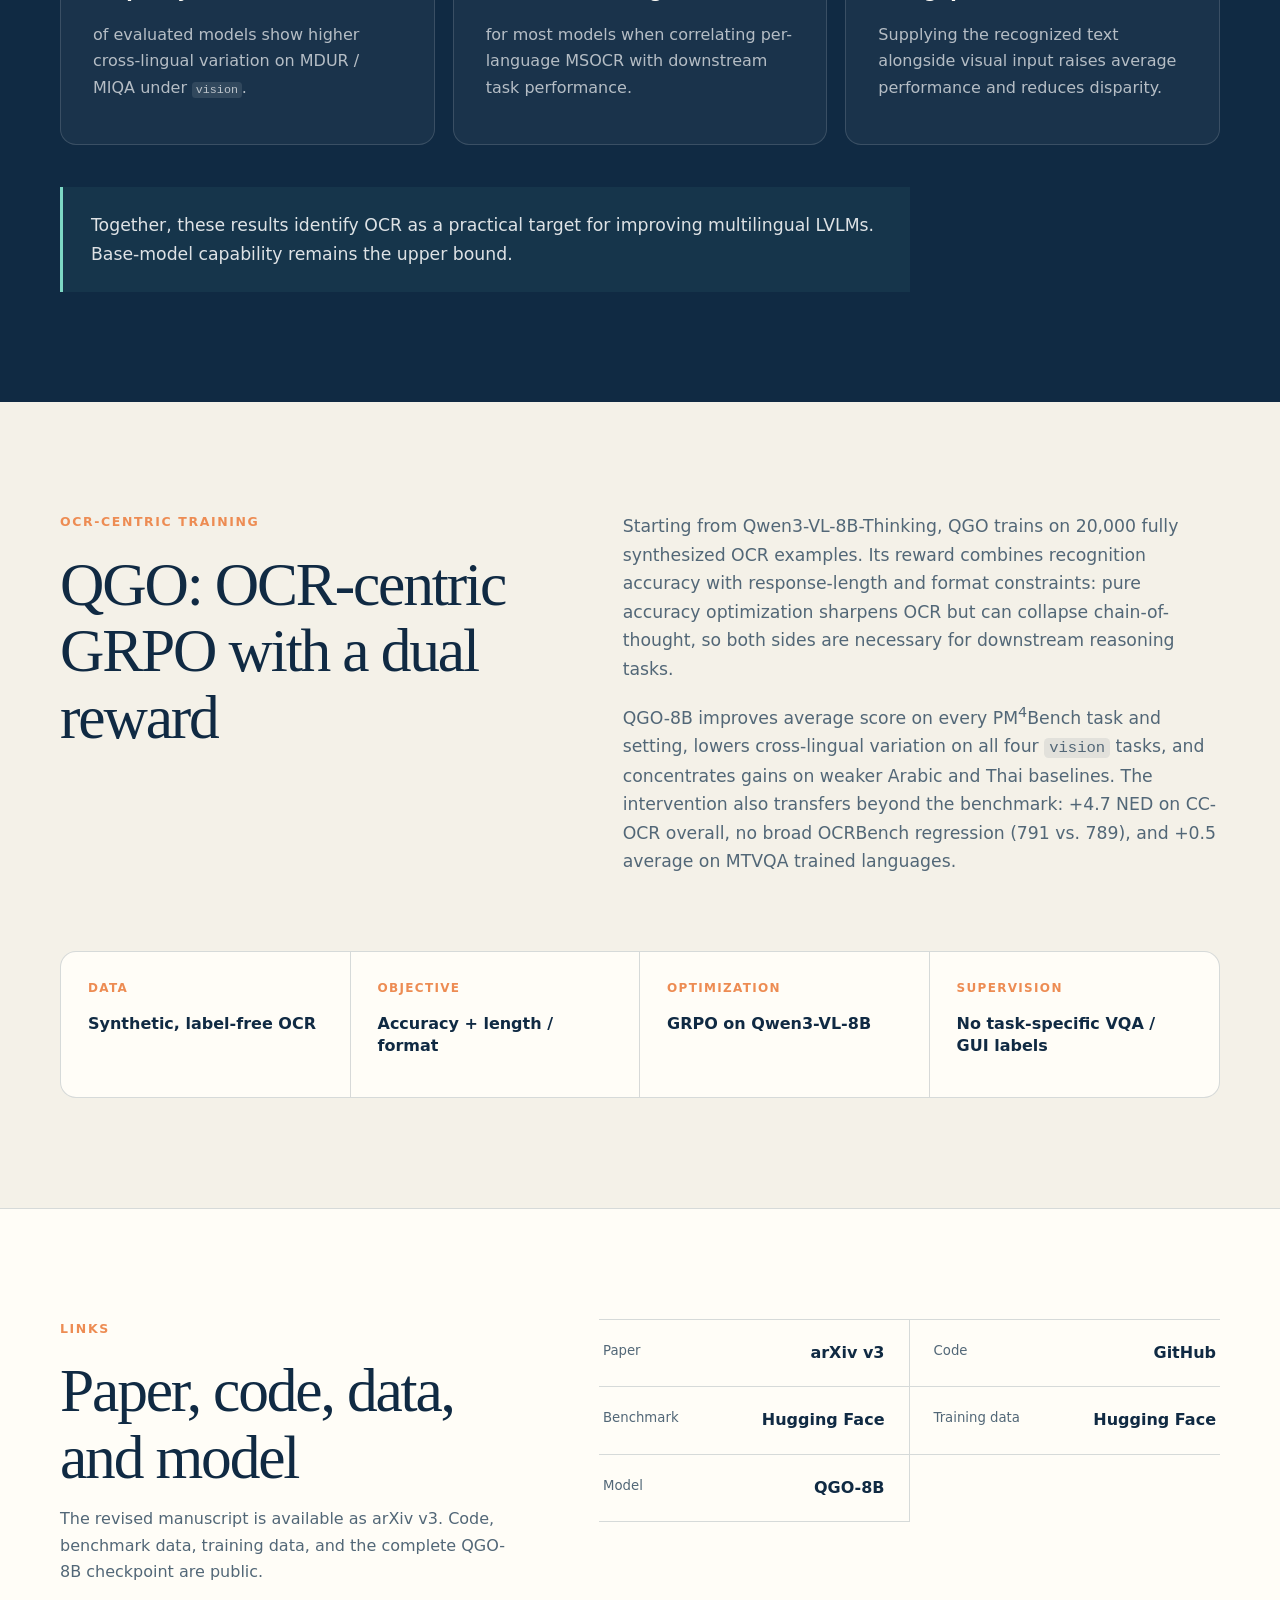
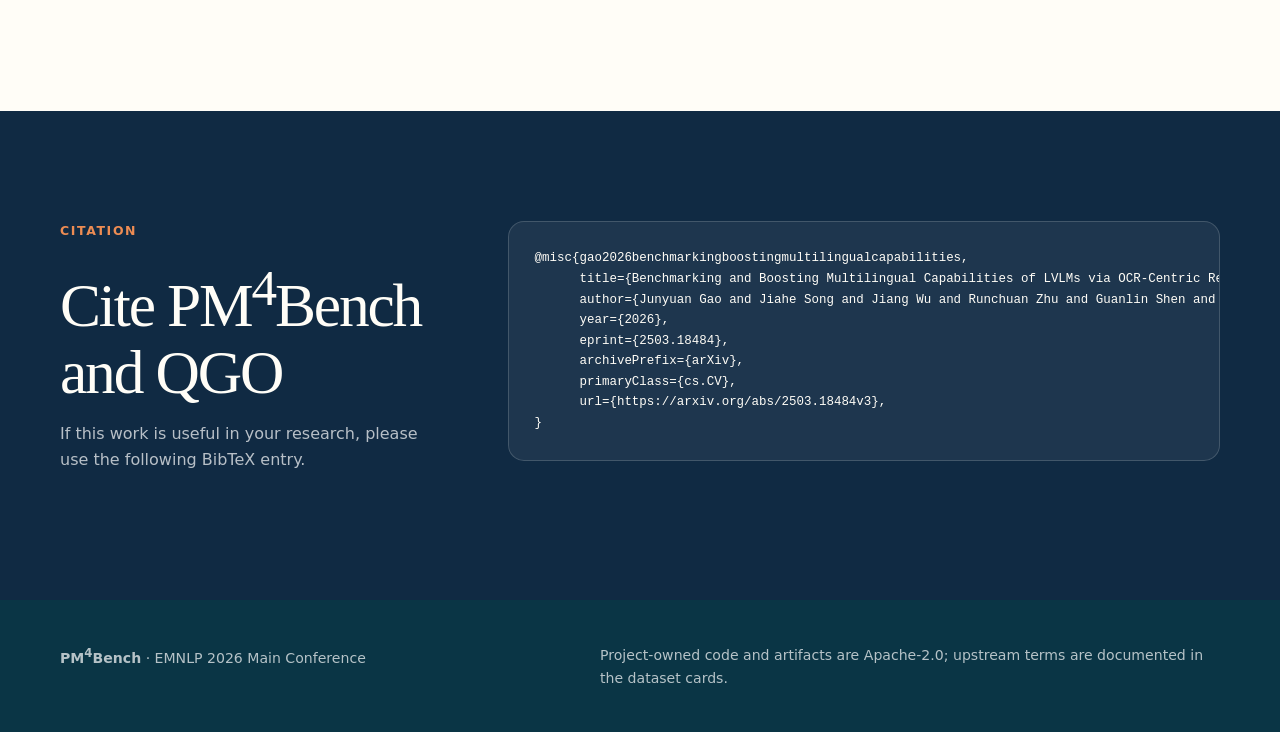
==== commit fe9c5073: "Pin citation URL to arXiv v3" ====
--- a/PM4Bench/index.html
+++ b/PM4Bench/index.html
@@ -281,7 +281,7 @@
       eprint={2503.18484},
       archivePrefix={arXiv},
       primaryClass={cs.CV},
-      url={https://arxiv.org/abs/2503.18484},
+      url={https://arxiv.org/abs/2503.18484v3},
 }</code></pre>
         </div>
       </section>
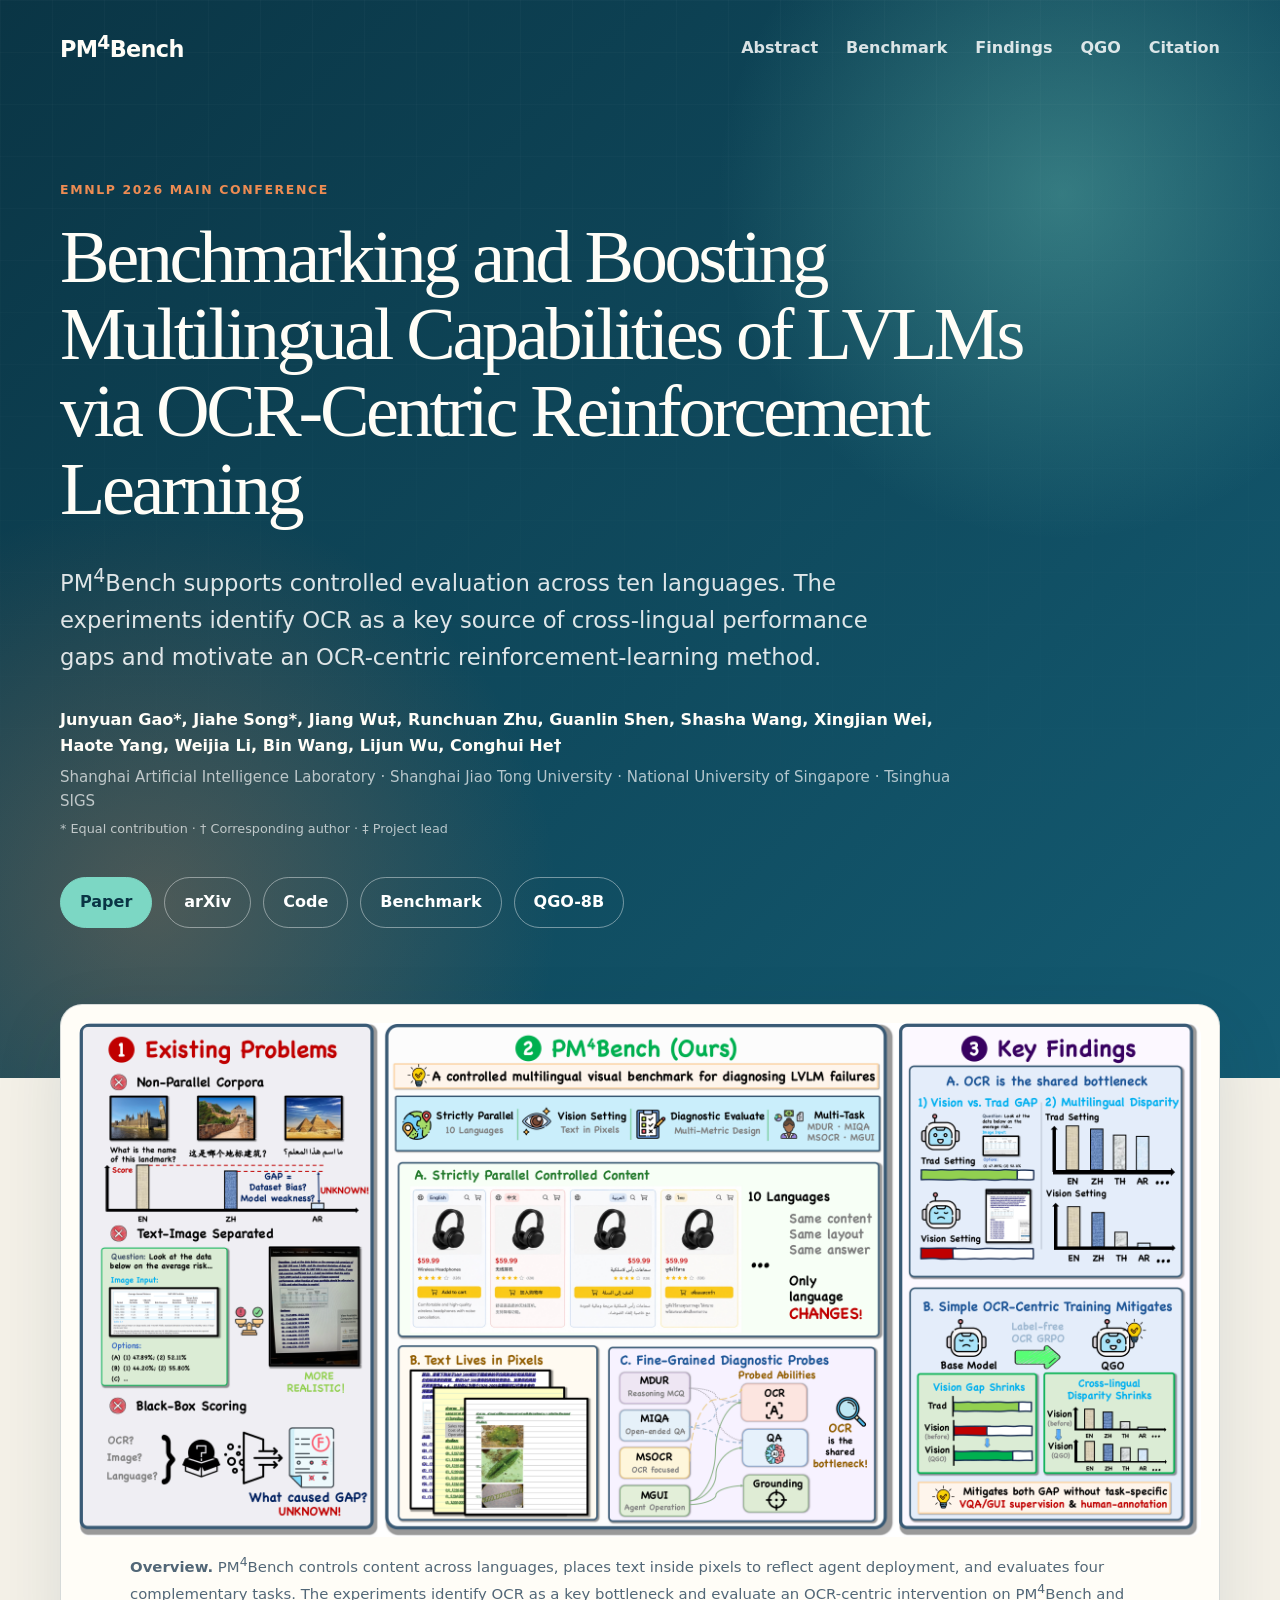
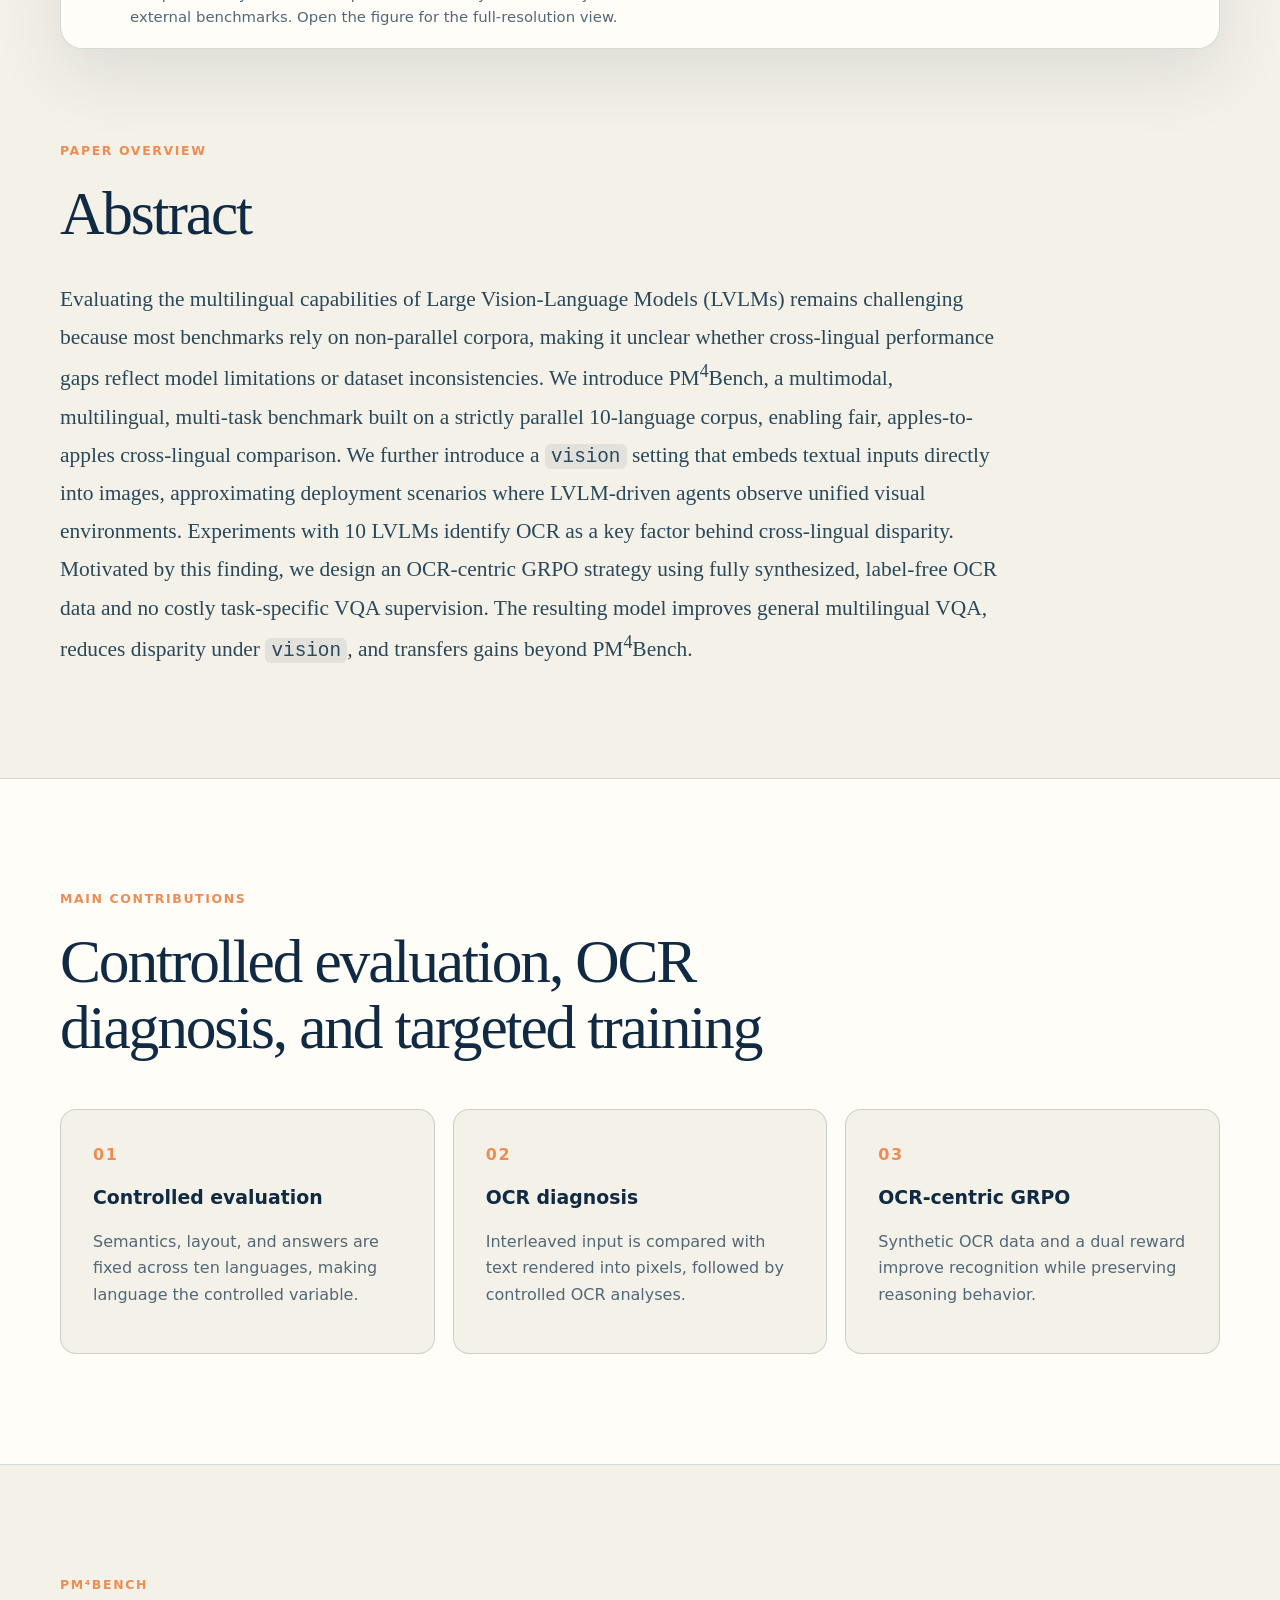
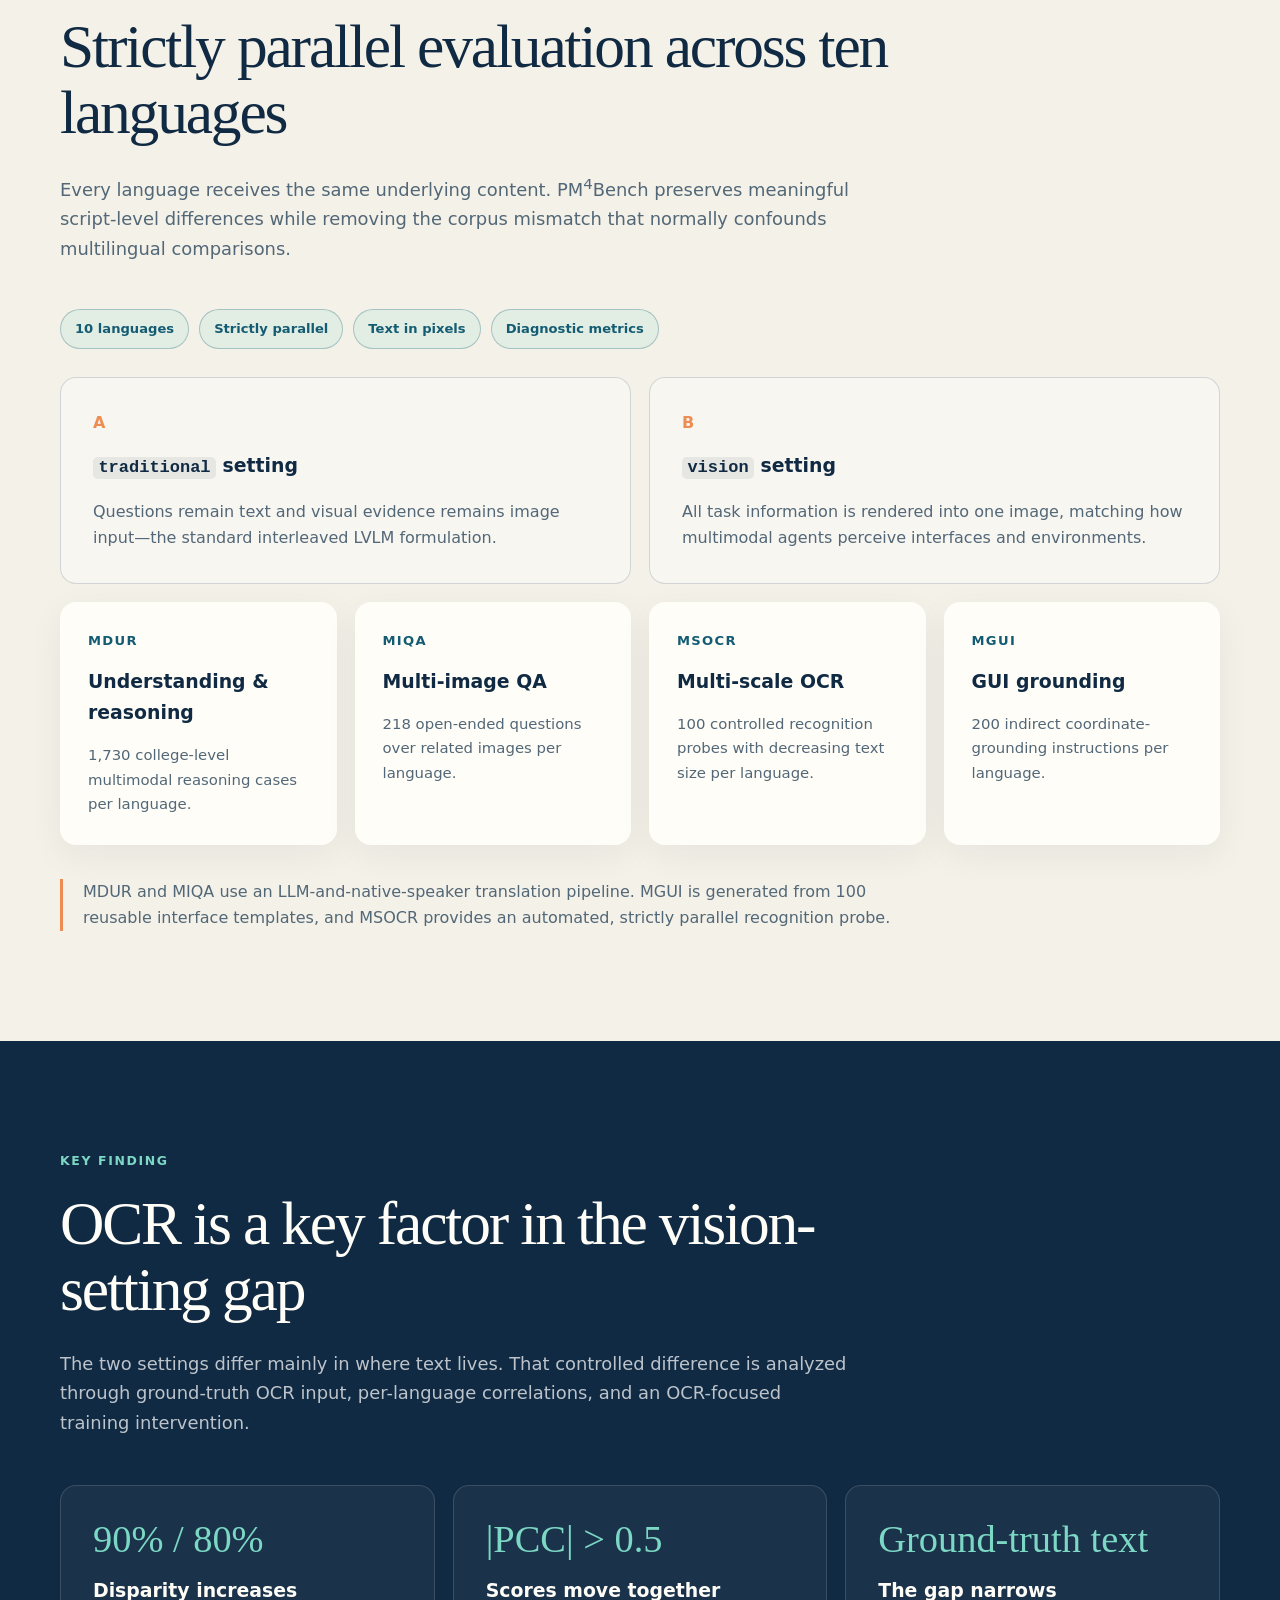
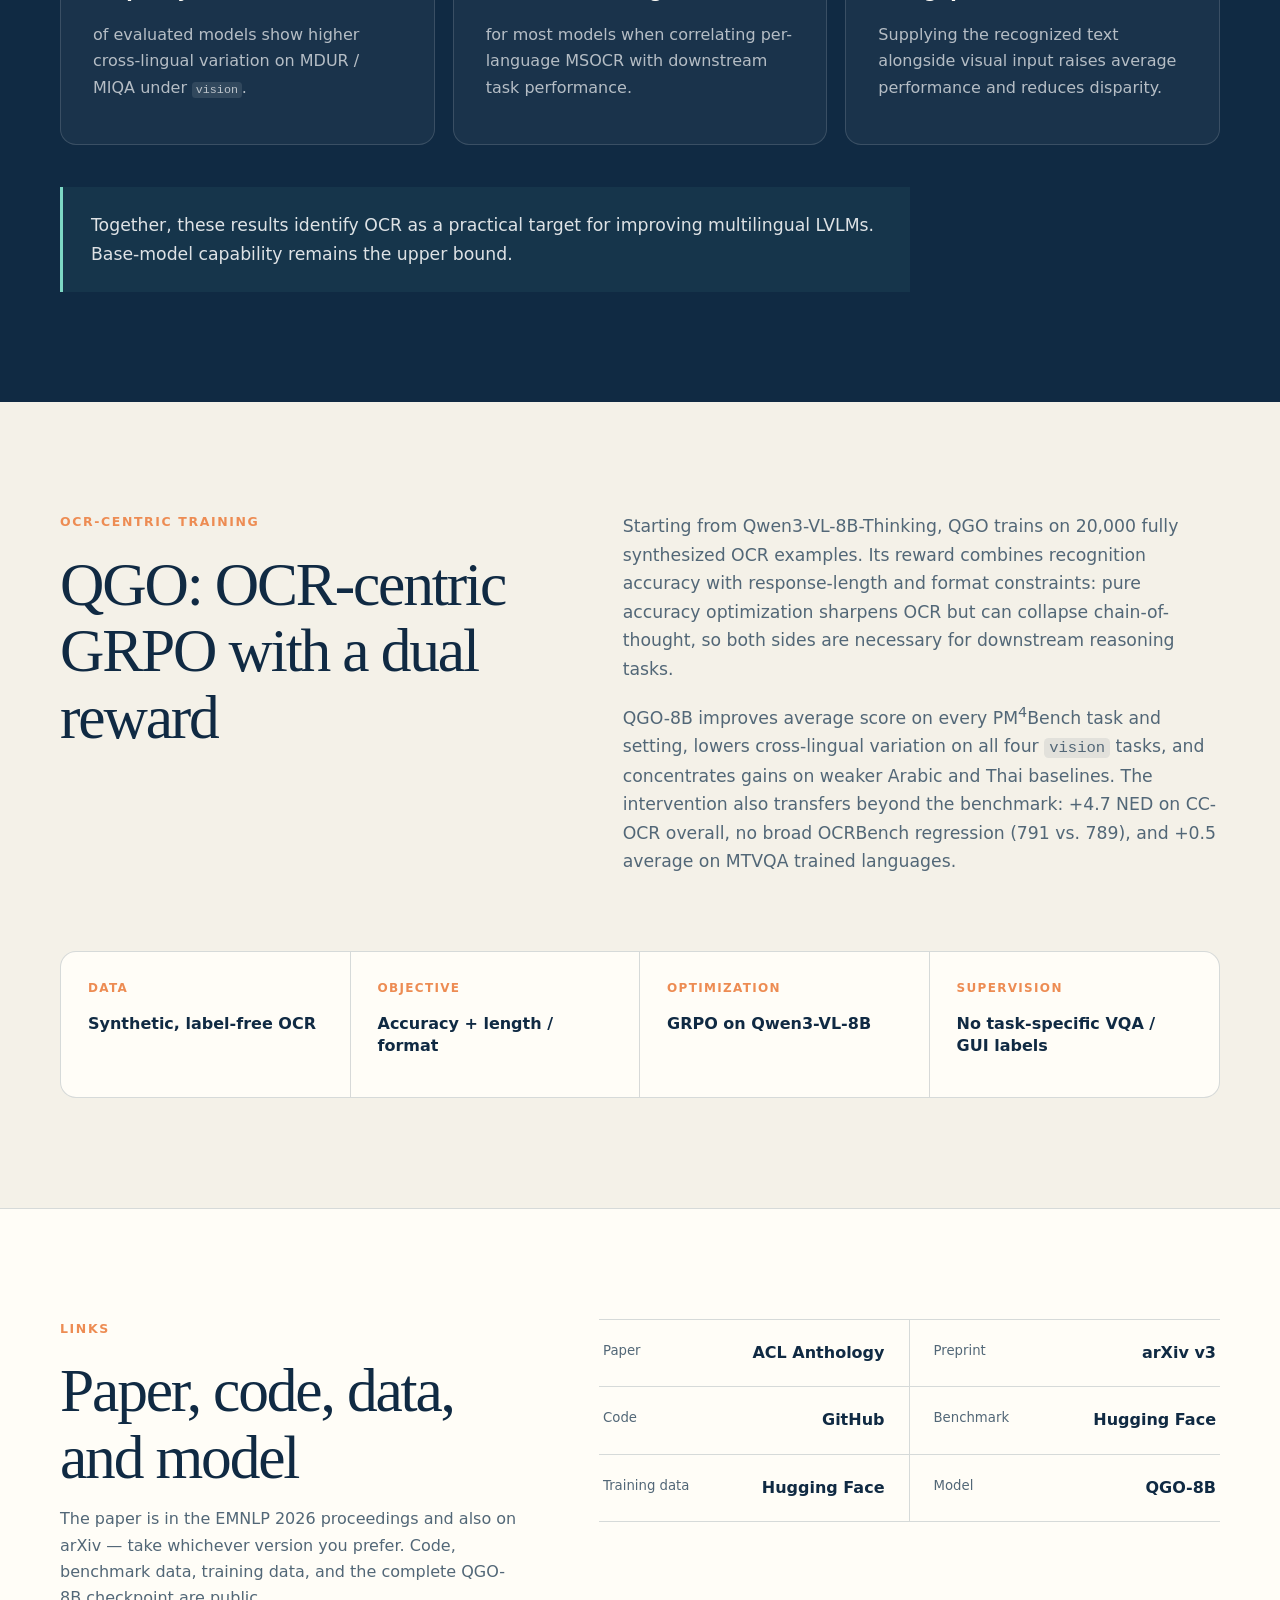
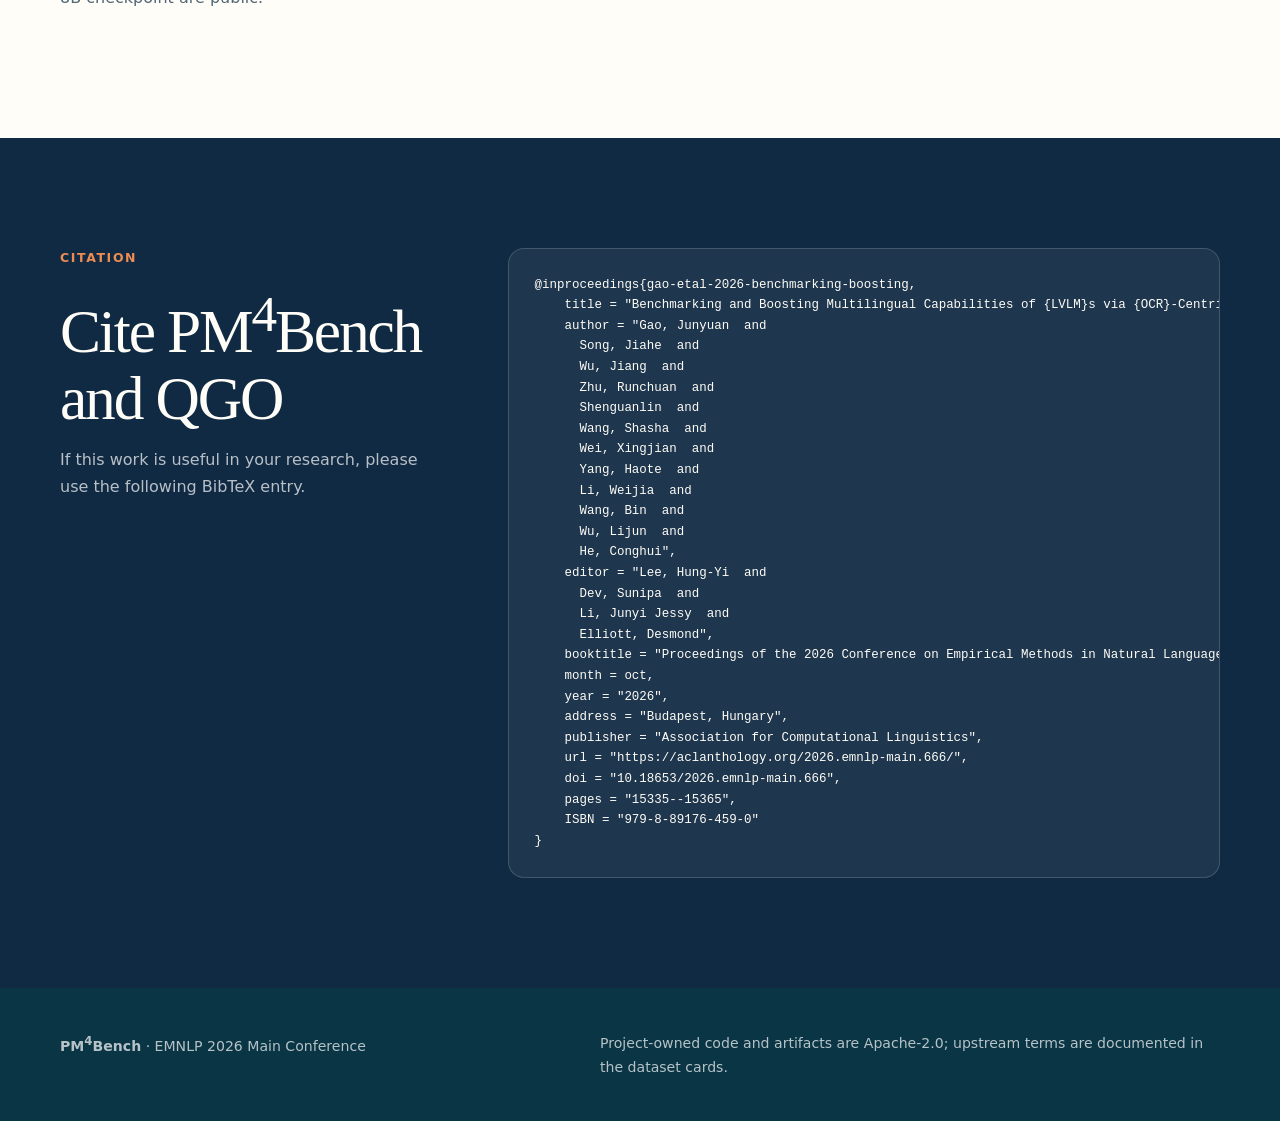
==== commit e1c4e989: "Cite the proceedings version and link both paper sources The paper is in the ACL Anthology, so the c" ====
--- a/PM4Bench/index.html
+++ b/PM4Bench/index.html
@@ -22,7 +22,7 @@
       </nav>
 
       <div id="top" class="hero-content wrap">
-        <p class="eyebrow">EMNLP 2026 Main Conference · Accepted</p>
+        <p class="eyebrow">EMNLP 2026 Main Conference</p>
         <h1>Benchmarking and Boosting Multilingual Capabilities of LVLMs via OCR-Centric Reinforcement Learning</h1>
         <p class="lede">
           PM<sup>4</sup>Bench supports controlled evaluation across ten
@@ -41,7 +41,8 @@
         </p>
         <p class="author-note">* Equal contribution · † Corresponding author · ‡ Project lead</p>
         <div class="actions" aria-label="Paper and artifacts">
-          <a class="button primary" href="https://arxiv.org/abs/2503.18484v3">Paper</a>
+          <a class="button primary" href="https://aclanthology.org/2026.emnlp-main.666/">Paper</a>
+          <a class="button" href="https://arxiv.org/abs/2503.18484v3">arXiv</a>
           <a class="button" href="https://github.com/opendatalab/PM4Bench">Code</a>
           <a class="button" href="https://huggingface.co/datasets/songjhPKU/PM4Bench">Benchmark</a>
           <a class="button" href="https://huggingface.co/DatasetMan/QGO-8B">QGO-8B</a>
@@ -252,13 +253,14 @@
             <p class="section-label">Links</p>
             <h2>Paper, code, data, and model</h2>
             <p>
-              The revised manuscript is available as arXiv v3. Code, benchmark
-              data, training data, and the complete QGO-8B checkpoint are
-              public.
+              The paper is in the EMNLP 2026 proceedings and also on arXiv —
+              take whichever version you prefer. Code, benchmark data, training
+              data, and the complete QGO-8B checkpoint are public.
             </p>
           </div>
           <div class="resource-links" aria-label="Public resources">
-            <a href="https://arxiv.org/abs/2503.18484v3"><span>Paper</span><strong>arXiv v3</strong></a>
+            <a href="https://aclanthology.org/2026.emnlp-main.666/"><span>Paper</span><strong>ACL Anthology</strong></a>
+            <a href="https://arxiv.org/abs/2503.18484v3"><span>Preprint</span><strong>arXiv v3</strong></a>
             <a href="https://github.com/opendatalab/PM4Bench"><span>Code</span><strong>GitHub</strong></a>
             <a href="https://huggingface.co/datasets/songjhPKU/PM4Bench"><span>Benchmark</span><strong>Hugging Face</strong></a>
             <a href="https://huggingface.co/datasets/DatasetMan/PM4Bench-QGO-Train"><span>Training data</span><strong>Hugging Face</strong></a>
@@ -274,14 +276,33 @@
             <h2>Cite PM<sup>4</sup>Bench and QGO</h2>
             <p>If this work is useful in your research, please use the following BibTeX entry.</p>
           </div>
-          <pre><code>@misc{gao2026benchmarkingboostingmultilingualcapabilities,
-      title={Benchmarking and Boosting Multilingual Capabilities of LVLMs via OCR-Centric Reinforcement Learning},
-      author={Junyuan Gao and Jiahe Song and Jiang Wu and Runchuan Zhu and Guanlin Shen and Shasha Wang and Xingjian Wei and Haote Yang and Weijia Li and Bin Wang and Lijun Wu and Conghui He},
-      year={2026},
-      eprint={2503.18484},
-      archivePrefix={arXiv},
-      primaryClass={cs.CV},
-      url={https://arxiv.org/abs/2503.18484v3},
+          <pre><code>@inproceedings{gao-etal-2026-benchmarking-boosting,
+    title = &quot;Benchmarking and Boosting Multilingual Capabilities of {LVLM}s via {OCR}-Centric Reinforcement Learning&quot;,
+    author = &quot;Gao, Junyuan  and
+      Song, Jiahe  and
+      Wu, Jiang  and
+      Zhu, Runchuan  and
+      Shenguanlin  and
+      Wang, Shasha  and
+      Wei, Xingjian  and
+      Yang, Haote  and
+      Li, Weijia  and
+      Wang, Bin  and
+      Wu, Lijun  and
+      He, Conghui&quot;,
+    editor = &quot;Lee, Hung-Yi  and
+      Dev, Sunipa  and
+      Li, Junyi Jessy  and
+      Elliott, Desmond&quot;,
+    booktitle = &quot;Proceedings of the 2026 Conference on Empirical Methods in Natural Language Processing&quot;,
+    month = oct,
+    year = &quot;2026&quot;,
+    address = &quot;Budapest, Hungary&quot;,
+    publisher = &quot;Association for Computational Linguistics&quot;,
+    url = &quot;https://aclanthology.org/2026.emnlp-main.666/&quot;,
+    doi = &quot;10.18653/2026.emnlp-main.666&quot;,
+    pages = &quot;15335--15365&quot;,
+    ISBN = &quot;979-8-89176-459-0&quot;
 }</code></pre>
         </div>
       </section>
